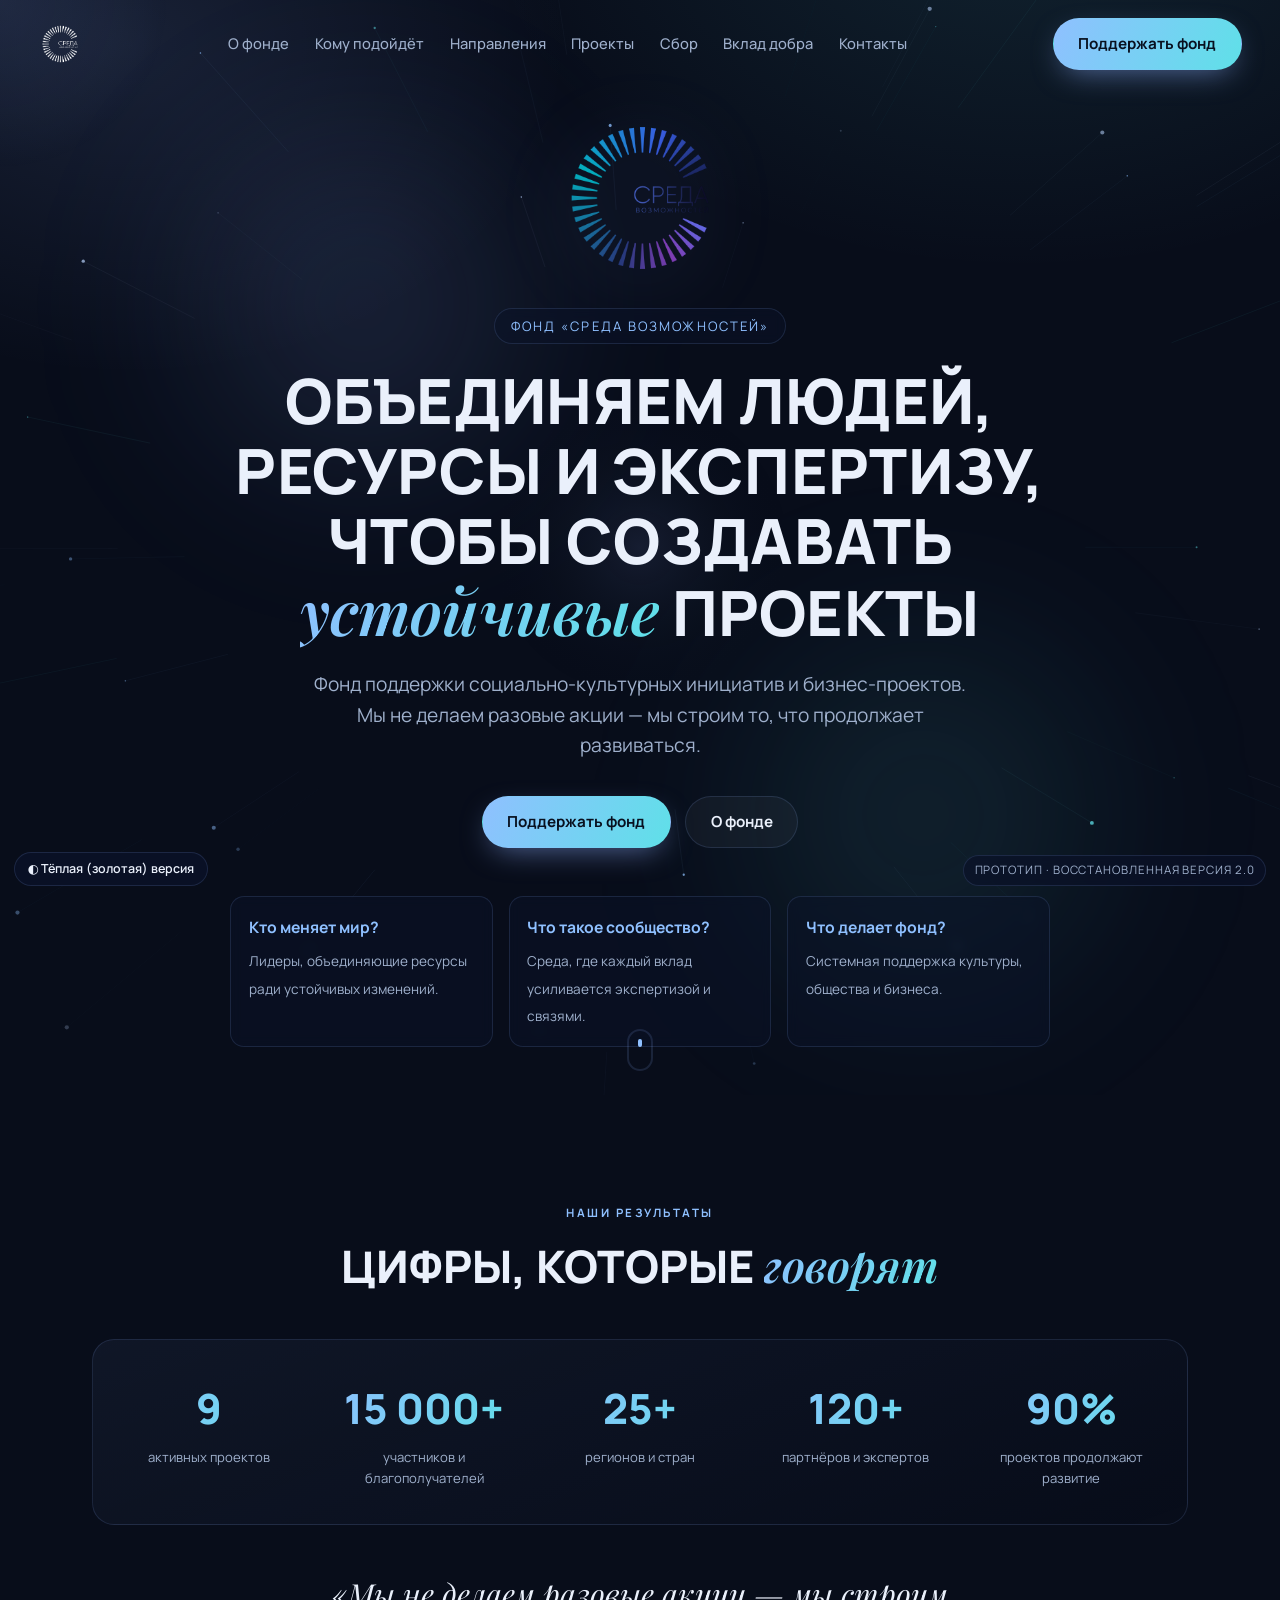
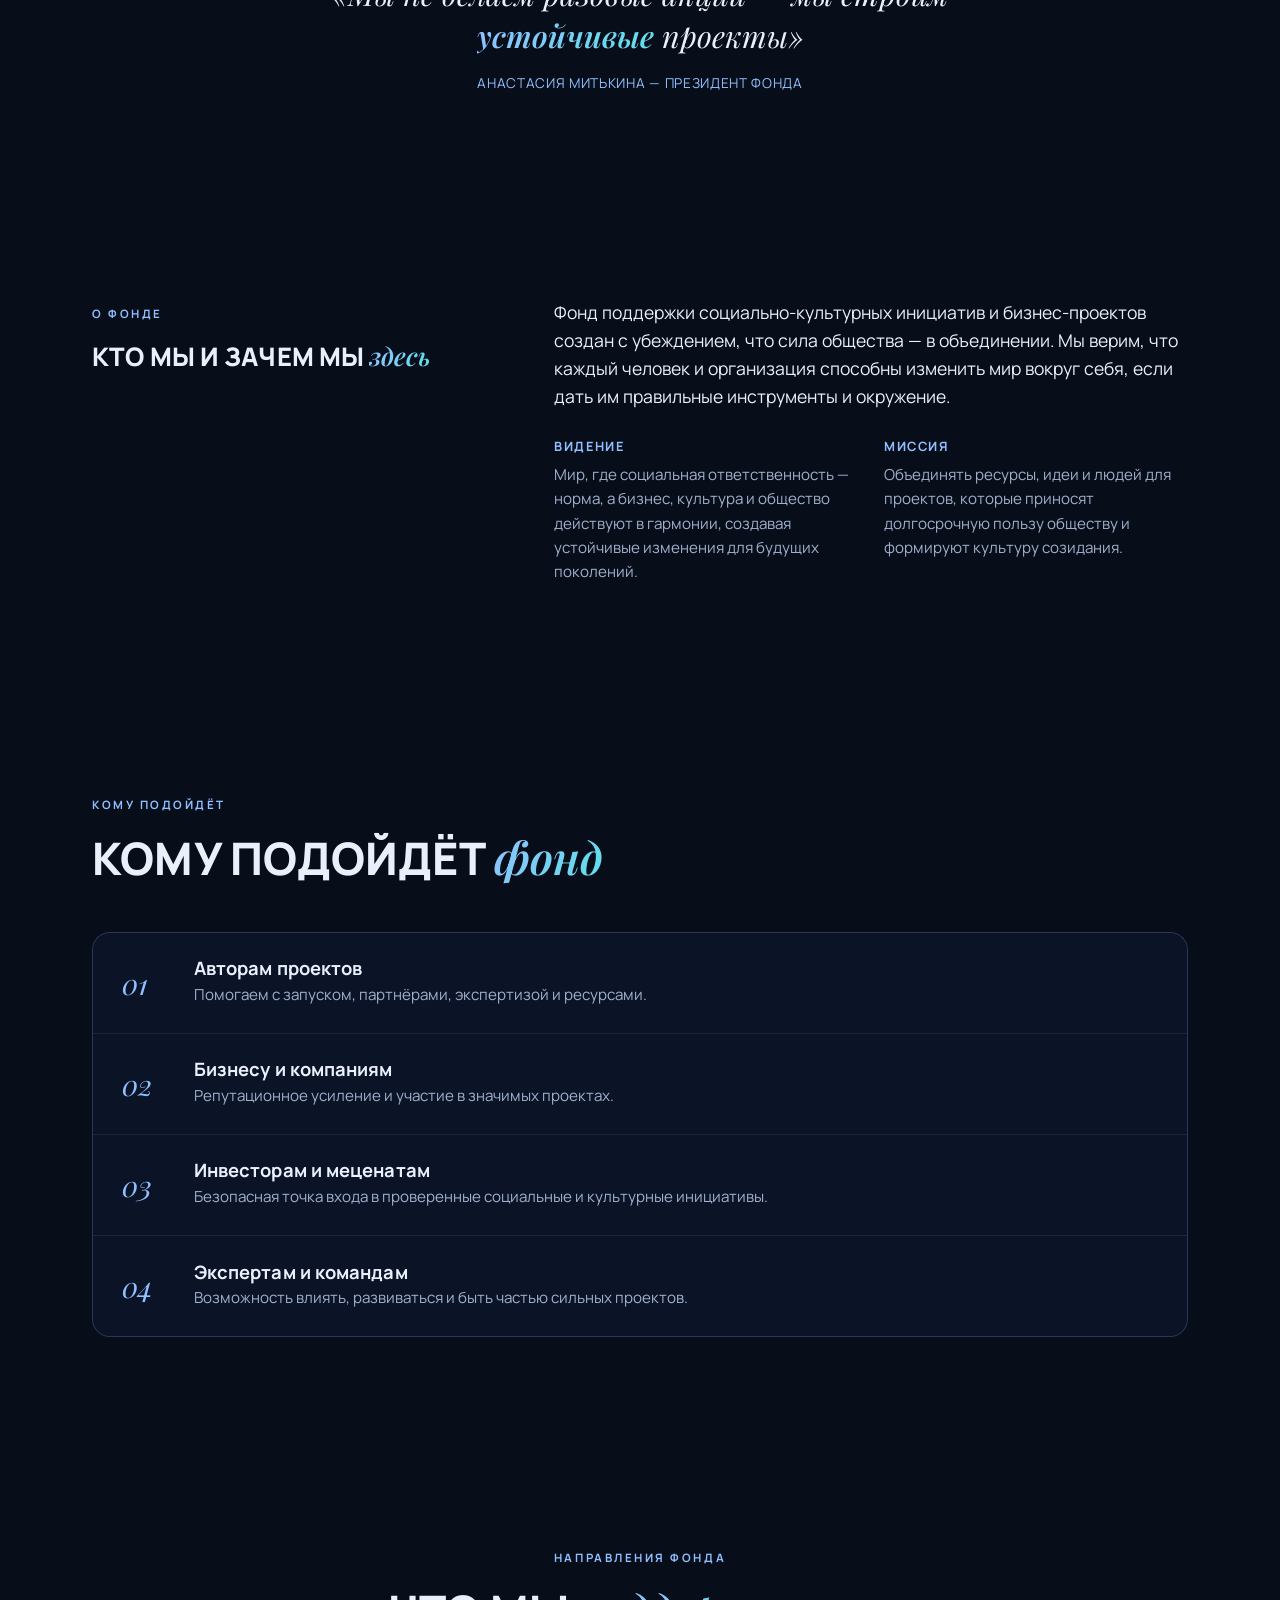
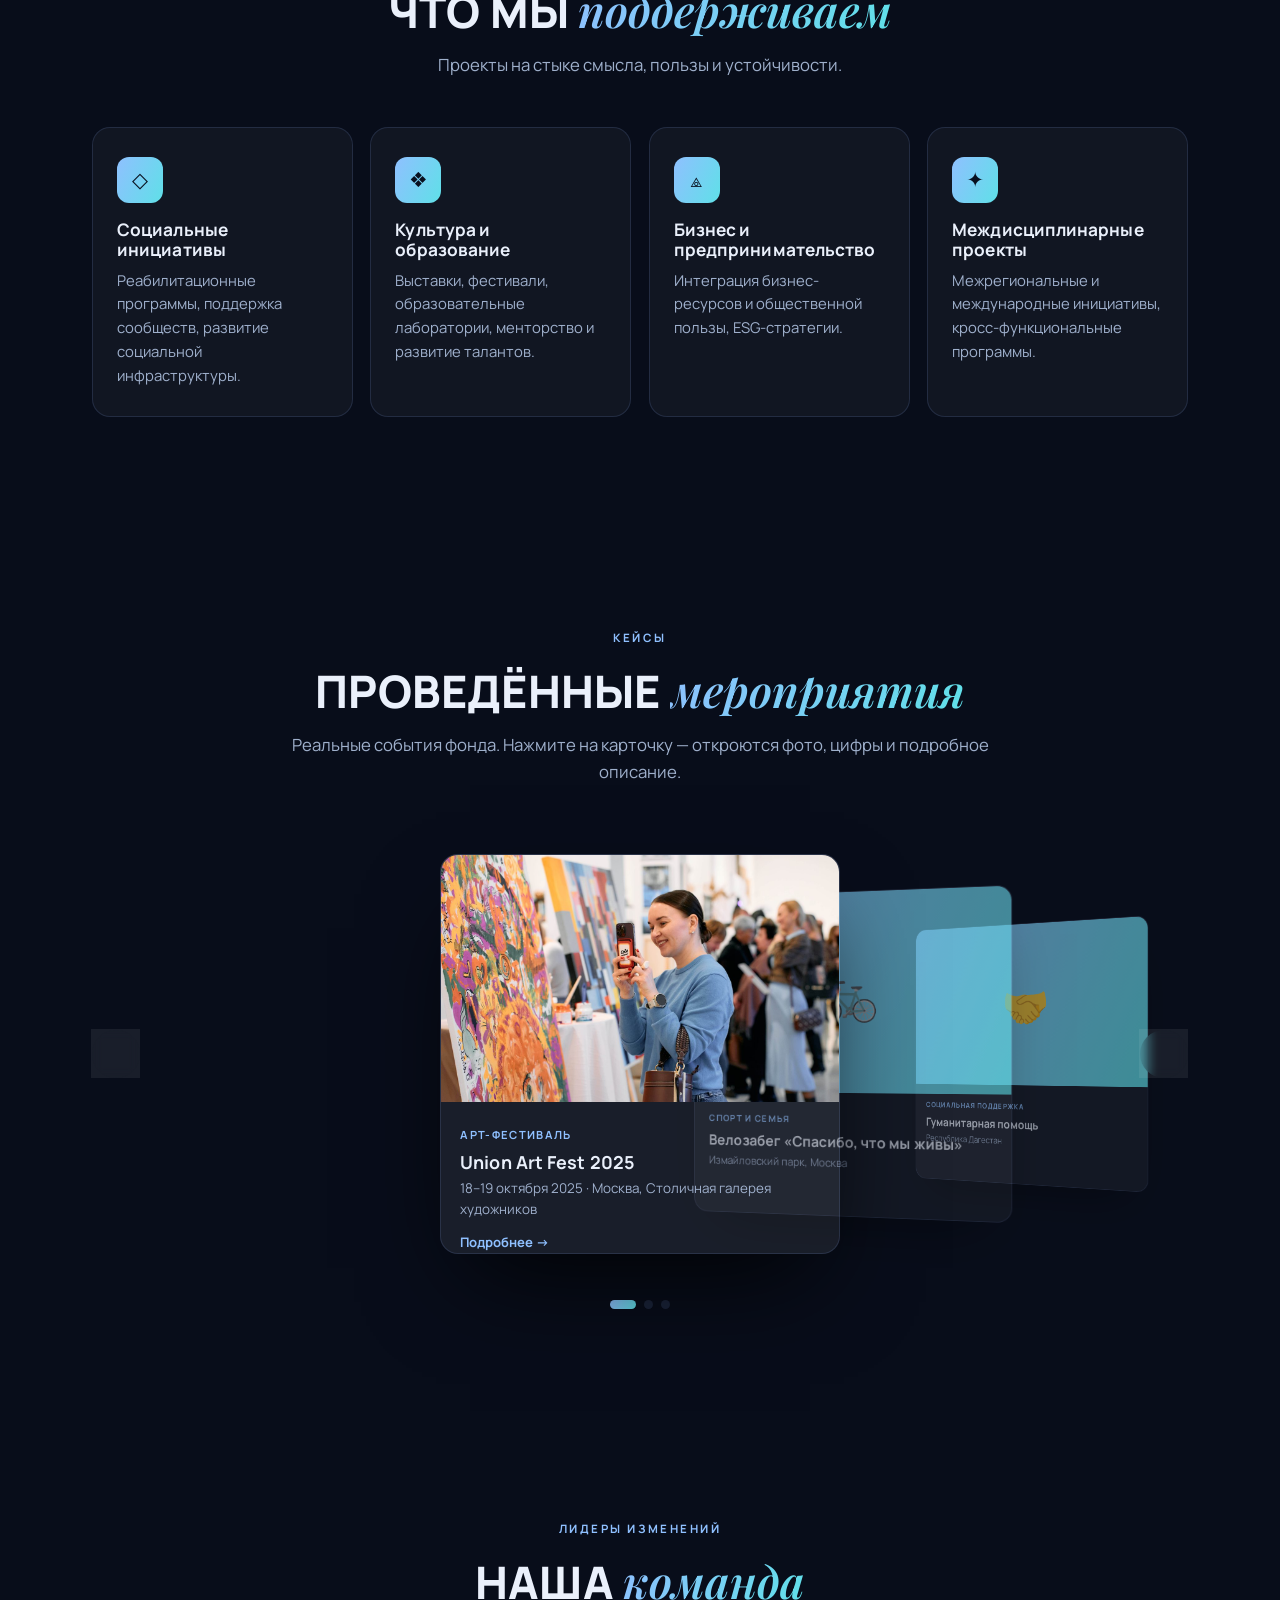
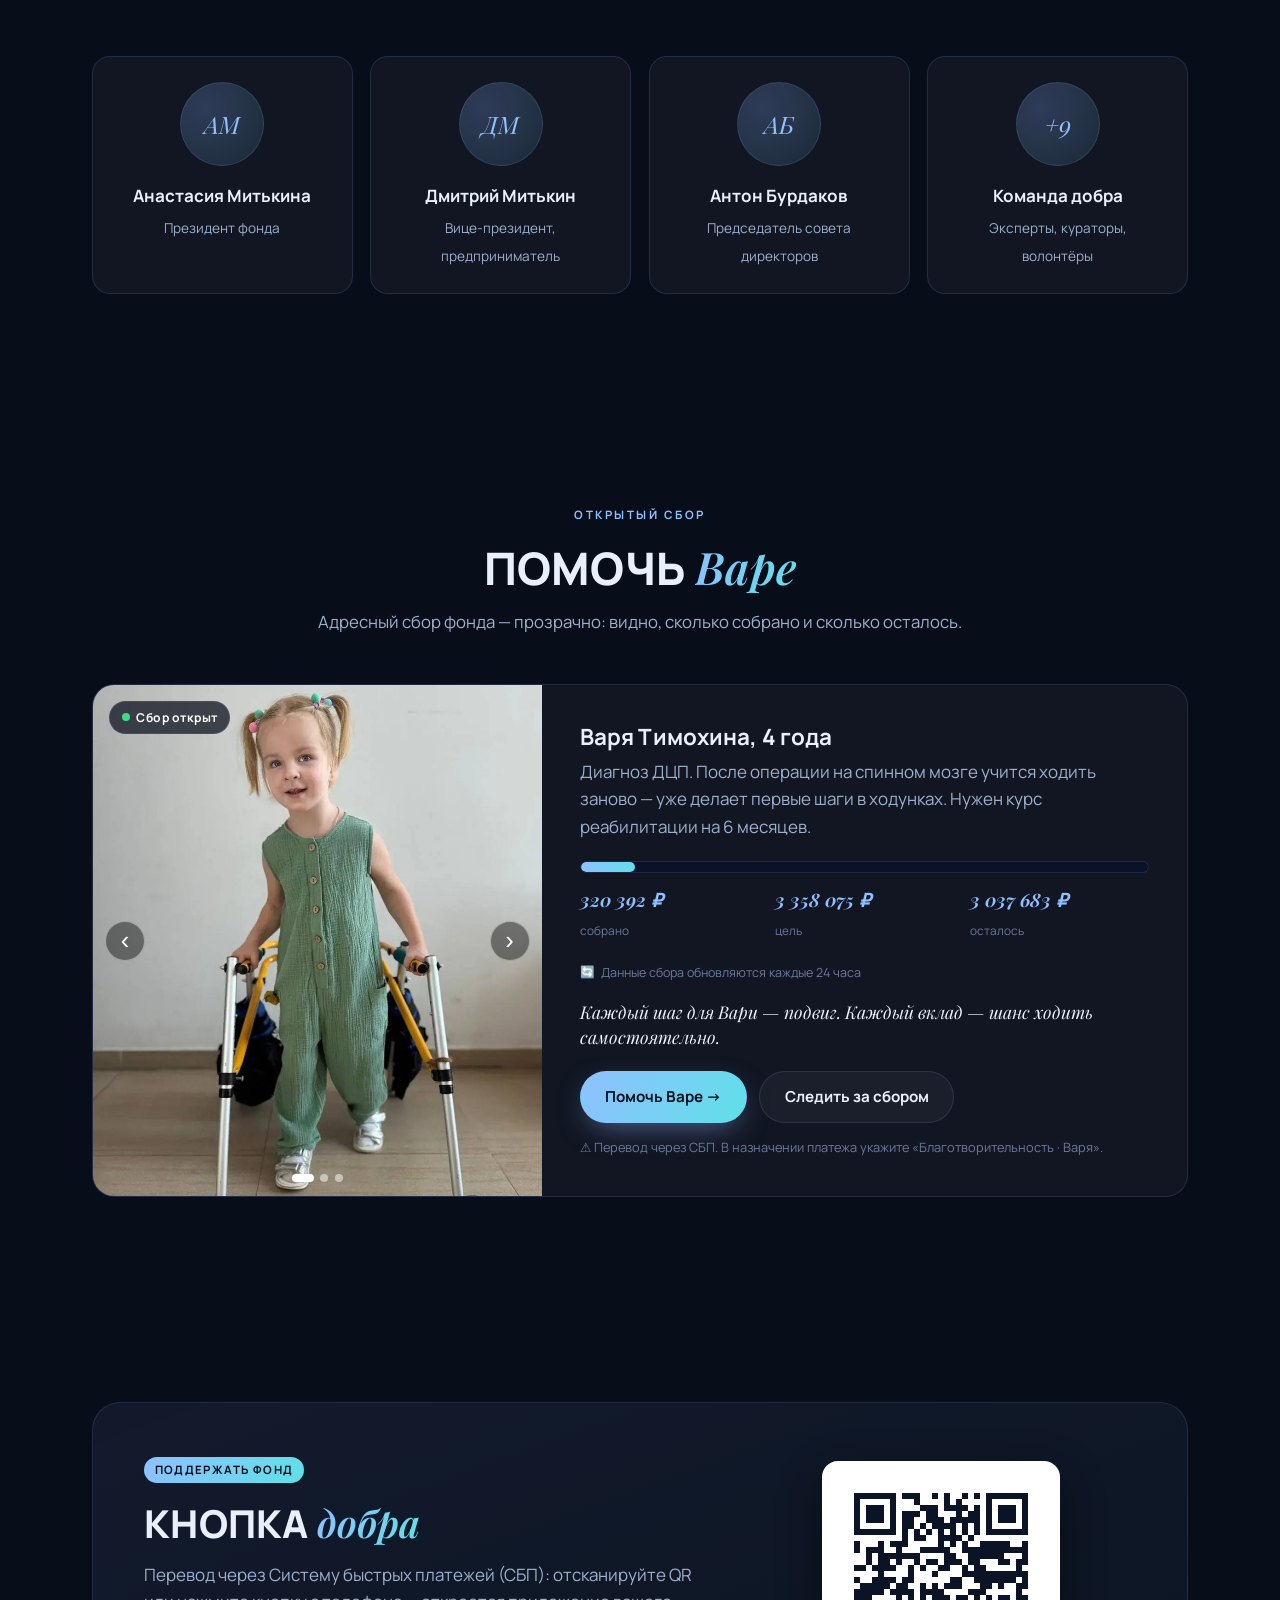
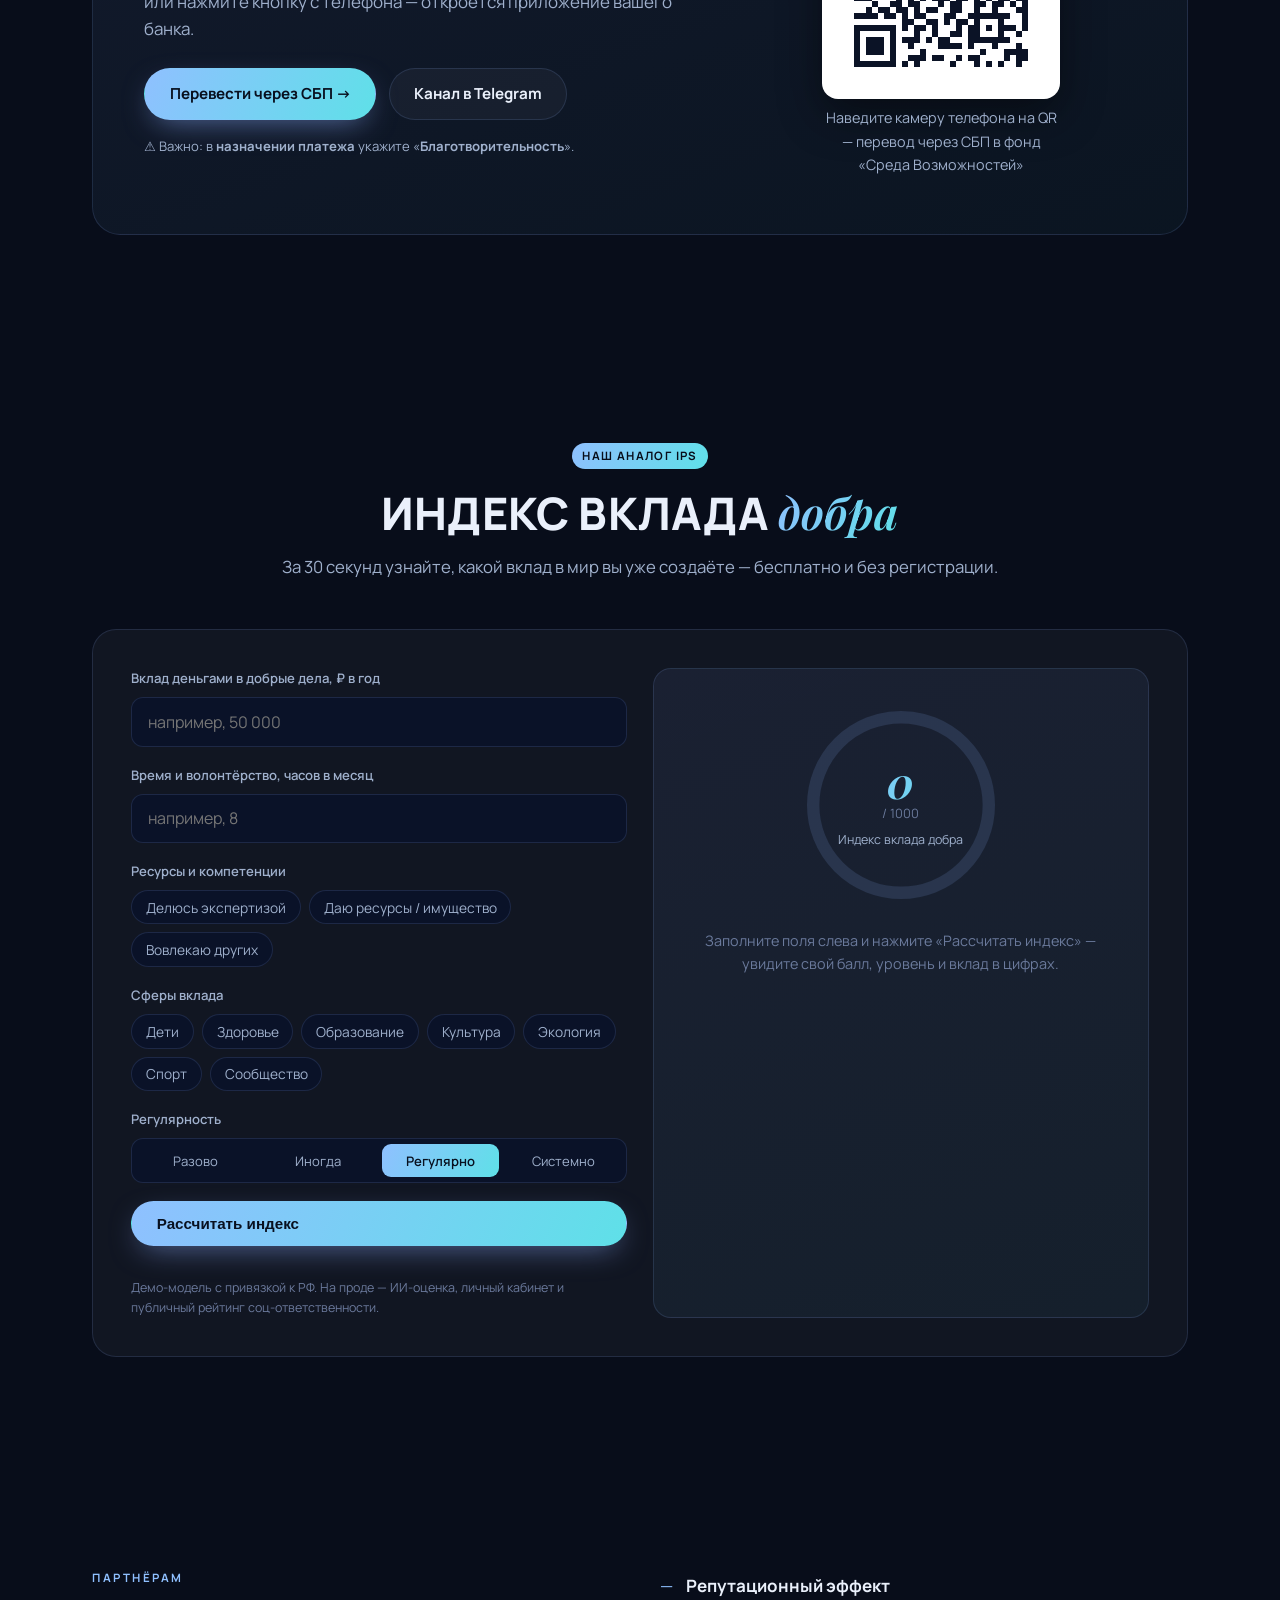
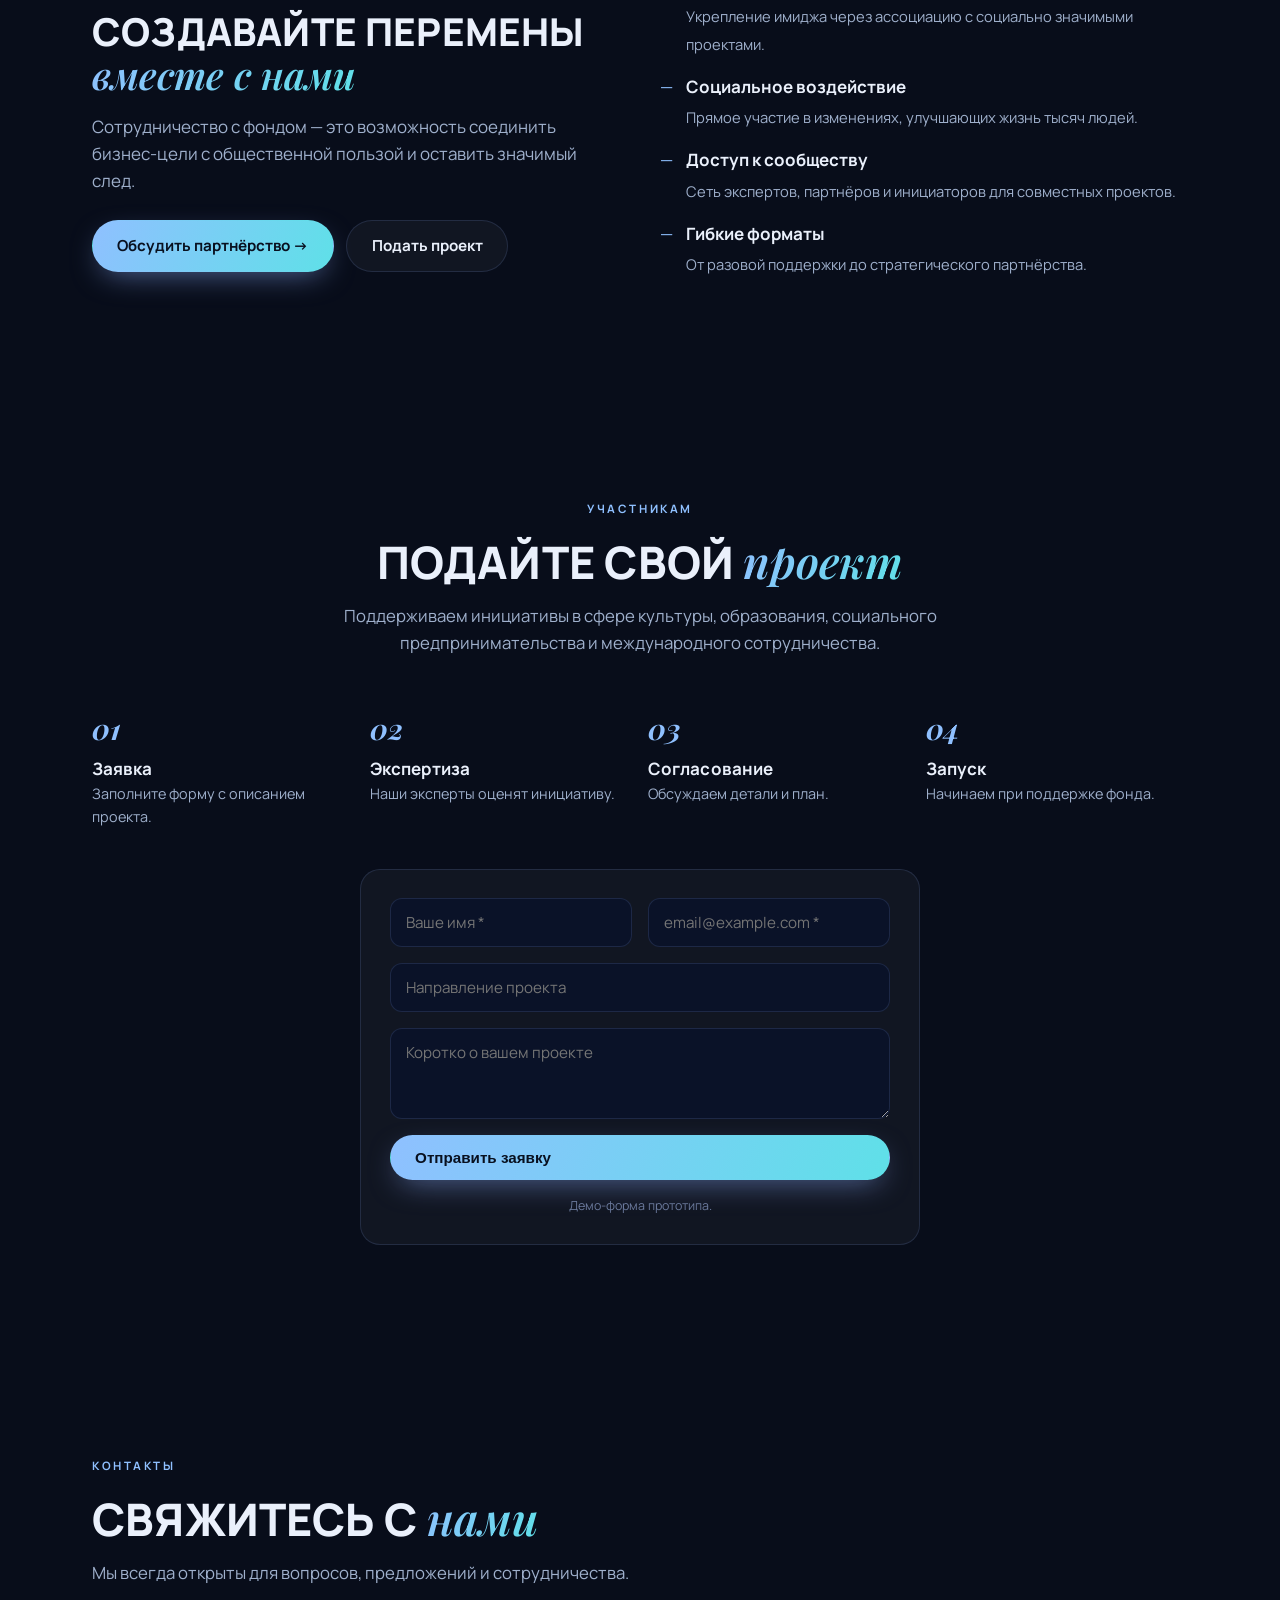
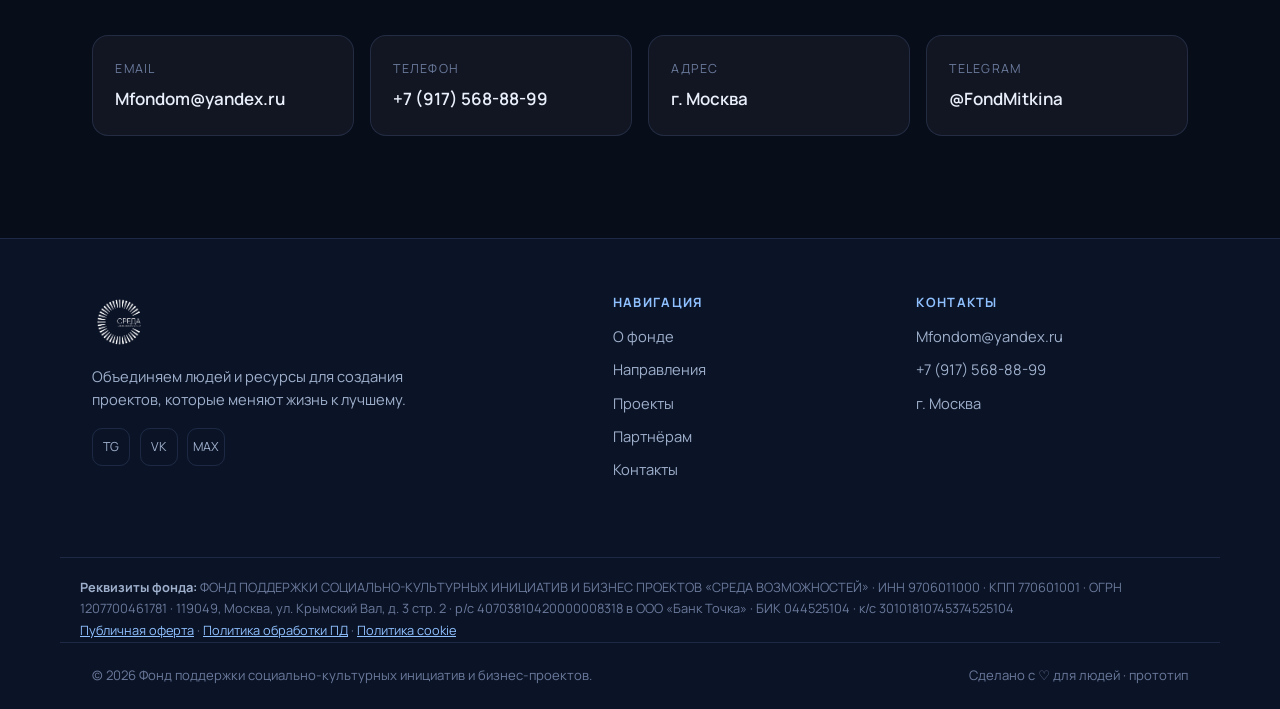
==== sreda/index.html @ ad137614 "feat: юр-страницы фонда (оферта, политика ПД, cookie) + договоры на скачивание + ОГРН/юр-адрес в рек" ====
<!DOCTYPE html>
<html lang="ru">
<head>
<meta charset="UTF-8" />
<meta name="viewport" content="width=device-width, initial-scale=1.0" />
<title>Фонд «Среда Возможностей» — объединяем людей, ресурсы и экспертизу</title>
<meta name="description" content="Фонд поддержки социально-культурных инициатив и бизнес-проектов. Мы не делаем разовые акции — мы строим устойчивые проекты." />
<link rel="preconnect" href="https://fonts.googleapis.com" />
<link rel="preconnect" href="https://fonts.gstatic.com" crossorigin />
<link href="https://fonts.googleapis.com/css2?family=Playfair+Display:ital,wght@1,500;1,600&family=Manrope:wght@300;400;500;600;700;800&display=swap" rel="stylesheet" />
<link rel="stylesheet" href="assets/css/style.css" />
<link rel="icon" href="data:image/svg+xml,<svg xmlns='http://www.w3.org/2000/svg' viewBox='0 0 100 100'><text y='.9em' font-size='90'>✦</text></svg>" />
</head>
<body>

<a href="../" class="ver-switch" title="Тёплая версия">◐ Тёплая (золотая) версия</a>
<span class="proto-badge">прототип · восстановленная версия 2.0</span>
<div class="cursor-glow" id="cursorGlow"></div>

<!-- NAV -->
<header class="nav" id="nav">
  <a href="#hero" class="brand">
    <img class="brand__logo" src="assets/img/logo-white.png" alt="Среда Возможностей" />
  </a>
  <nav class="nav__links" id="navLinks">
    <a href="#about">О фонде</a>
    <a href="#whom">Кому подойдёт</a>
    <a href="#directions">Направления</a>
    <a href="#projects">Проекты</a>
    <a href="#sbor">Сбор</a>
    <a href="#calc">Вклад добра</a>
    <a href="#contacts">Контакты</a>
  </nav>
  <div class="nav__actions">
    <a href="#support" class="btn btn--accent">Поддержать фонд</a>
    <button class="nav__burger" id="burger" aria-label="Меню"><span></span><span></span><span></span></button>
  </div>
</header>

<!-- HERO -->
<section class="hero" id="hero">
  <canvas id="collider" class="hero__canvas"></canvas>
  <div class="hero__glow hero__glow--1"></div>
  <div class="hero__glow hero__glow--2"></div>
  <div class="hero__inner">
    <img class="hero__logo reveal" src="assets/img/logo-gradient.png" alt="Среда Возможностей" />
    <div class="hero__tag reveal">Фонд «Среда Возможностей»</div>
    <h1 class="hero__title reveal">Объединяем людей, ресурсы и экспертизу,<br>чтобы создавать <span class="it">устойчивые</span> проекты</h1>
    <p class="hero__lead reveal">Фонд поддержки социально-культурных инициатив и бизнес-проектов.
       Мы не делаем разовые акции — мы строим то, что продолжает развиваться.</p>
    <div class="hero__cta reveal">
      <a href="#support" class="btn btn--accent">Поддержать фонд</a>
      <a href="#about" class="btn btn--outline">О фонде</a>
    </div>
    <div class="hero__teasers reveal">
      <div class="teaser"><b>Кто меняет мир?</b><span>Лидеры, объединяющие ресурсы ради устойчивых изменений.</span></div>
      <div class="teaser"><b>Что такое сообщество?</b><span>Среда, где каждый вклад усиливается экспертизой и связями.</span></div>
      <div class="teaser"><b>Что делает фонд?</b><span>Системная поддержка культуры, общества и бизнеса.</span></div>
    </div>
  </div>
  <a href="#stats" class="hero__scroll" aria-label="Вниз"><span></span></a>
</section>

<!-- STATS -->
<section class="section stats" id="stats">
  <div class="section__head reveal center">
    <span class="eyebrow">Наши результаты</span>
    <h2>Цифры, которые <span class="it">говорят</span></h2>
  </div>
  <div class="stats__grid reveal">
    <div class="stat"><b data-count="9">0</b><span>активных проектов</span></div>
    <div class="stat"><b data-count="15000" data-suffix="+">0</b><span>участников и благополучателей</span></div>
    <div class="stat"><b data-count="25" data-suffix="+">0</b><span>регионов и стран</span></div>
    <div class="stat"><b data-count="120" data-suffix="+">0</b><span>партнёров и экспертов</span></div>
    <div class="stat"><b data-count="90" data-suffix="%">0</b><span>проектов продолжают развитие</span></div>
  </div>
  <blockquote class="quote reveal">
    «Мы не делаем разовые акции — мы строим <span class="it">устойчивые</span> проекты»
    <cite>Анастасия Митькина — президент фонда</cite>
  </blockquote>
</section>

<!-- ABOUT -->
<section class="section about" id="about">
  <div class="about__grid">
    <div class="reveal">
      <span class="eyebrow">О фонде</span>
      <h2>Кто мы и зачем мы <span class="it">здесь</span></h2>
    </div>
    <div class="reveal">
      <p class="lead">Фонд поддержки социально-культурных инициатив и бизнес-проектов создан с убеждением,
         что сила общества — в объединении. Мы верим, что каждый человек и организация способны изменить
         мир вокруг себя, если дать им правильные инструменты и окружение.</p>
      <div class="vm">
        <div><h4>Видение</h4><p>Мир, где социальная ответственность — норма, а бизнес, культура и общество
          действуют в гармонии, создавая устойчивые изменения для будущих поколений.</p></div>
        <div><h4>Миссия</h4><p>Объединять ресурсы, идеи и людей для проектов, которые приносят
          долгосрочную пользу обществу и формируют культуру созидания.</p></div>
      </div>
    </div>
  </div>
</section>

<!-- WHOM -->
<section class="section whom" id="whom">
  <div class="section__head reveal"><span class="eyebrow">Кому подойдёт</span><h2>Кому подойдёт <span class="it">фонд</span></h2></div>
  <div class="whom__list">
    <div class="whom__row reveal"><span class="whom__n">01</span><div><h3>Авторам проектов</h3><p>Помогаем с запуском, партнёрами, экспертизой и ресурсами.</p></div></div>
    <div class="whom__row reveal"><span class="whom__n">02</span><div><h3>Бизнесу и компаниям</h3><p>Репутационное усиление и участие в значимых проектах.</p></div></div>
    <div class="whom__row reveal"><span class="whom__n">03</span><div><h3>Инвесторам и меценатам</h3><p>Безопасная точка входа в проверенные социальные и культурные инициативы.</p></div></div>
    <div class="whom__row reveal"><span class="whom__n">04</span><div><h3>Экспертам и командам</h3><p>Возможность влиять, развиваться и быть частью сильных проектов.</p></div></div>
  </div>
</section>

<!-- DIRECTIONS -->
<section class="section directions" id="directions">
  <div class="section__head reveal center">
    <span class="eyebrow">Направления фонда</span>
    <h2>Что мы <span class="it">поддерживаем</span></h2>
    <p class="section__sub">Проекты на стыке смысла, пользы и устойчивости.</p>
  </div>
  <div class="cards">
    <article class="card reveal"><div class="card__ic">◇</div><h3>Социальные инициативы</h3><p>Реабилитационные программы, поддержка сообществ, развитие социальной инфраструктуры.</p></article>
    <article class="card reveal"><div class="card__ic">❖</div><h3>Культура и образование</h3><p>Выставки, фестивали, образовательные лаборатории, менторство и развитие талантов.</p></article>
    <article class="card reveal"><div class="card__ic">⟁</div><h3>Бизнес и предпринимательство</h3><p>Интеграция бизнес-ресурсов и общественной пользы, ESG-стратегии.</p></article>
    <article class="card reveal"><div class="card__ic">✦</div><h3>Междисциплинарные проекты</h3><p>Межрегиональные и международные инициативы, кросс-функциональные программы.</p></article>
  </div>
</section>

<!-- CASES — карусель кейсов -->
<section class="section cases" id="projects">
  <div class="section__head reveal center">
    <span class="eyebrow">Кейсы</span>
    <h2>Проведённые <span class="it">мероприятия</span></h2>
    <p class="section__sub">Реальные события фонда. Нажмите на карточку — откроются фото, цифры и подробное описание.</p>
  </div>
  <div class="coverflow reveal">
    <button class="cf-arrow cf-prev" id="cfPrev" aria-label="Назад">‹</button>
    <div class="cf-stage" id="cfStage"></div>
    <button class="cf-arrow cf-next" id="cfNext" aria-label="Вперёд">›</button>
  </div>
  <div class="cf-dots" id="cfDots"></div>
</section>

<!-- TEAM -->
<section class="section team" id="team">
  <div class="section__head reveal center"><span class="eyebrow">Лидеры изменений</span><h2>Наша <span class="it">команда</span></h2></div>
  <div class="team__grid reveal">
    <figure class="member"><div class="member__ph">АМ</div><b>Анастасия Митькина</b><span>Президент фонда</span></figure>
    <figure class="member"><div class="member__ph">ДМ</div><b>Дмитрий Митькин</b><span>Вице-президент, предприниматель</span></figure>
    <figure class="member"><div class="member__ph">АБ</div><b>Антон Бурдаков</b><span>Председатель совета директоров</span></figure>
    <figure class="member"><div class="member__ph">+9</div><b>Команда добра</b><span>Эксперты, кураторы, волонтёры</span></figure>
  </div>
</section>

<!-- ОТКРЫТЫЙ СБОР -->
<section class="section fund" id="sbor">
  <div class="section__head reveal center">
    <span class="eyebrow">Открытый сбор</span>
    <h2>Помочь <span class="it">Варе</span></h2>
    <p class="section__sub">Адресный сбор фонда — прозрачно: видно, сколько собрано и сколько осталось.</p>
  </div>
  <div class="fund-card reveal">
    <div class="fund-photo">
      <div class="fund-slides" id="fundSlides">
        <img src="assets/img/varya.jpg" class="is-on" alt="Варя Тимохина" />
        <img src="assets/img/varya-2.jpg" alt="Варя Тимохина" />
        <img src="assets/img/varya-3.jpg" alt="Варя Тимохина — информация о сборе" />
      </div>
      <span class="fund-badge">Сбор открыт</span>
      <button class="fund-arrow fund-arrow--prev" id="fundPrev" type="button" aria-label="Предыдущее фото">‹</button>
      <button class="fund-arrow fund-arrow--next" id="fundNext" type="button" aria-label="Следующее фото">›</button>
      <div class="fund-dots" id="fundDots"></div>
    </div>
    <div class="fund-body">
      <h3>Варя Тимохина, 4 года</h3>
      <p class="fund-diag">Диагноз ДЦП. После операции на спинном мозге учится ходить заново — уже делает первые шаги в ходунках. Нужен курс реабилитации на 6 месяцев.</p>
      <div class="fund-progress">
        <div class="fund-bar"><i style="width:9.5%"></i></div>
        <div class="fund-nums">
          <div><b>320&nbsp;392&nbsp;₽</b><span>собрано</span></div>
          <div><b>3&nbsp;358&nbsp;075&nbsp;₽</b><span>цель</span></div>
          <div><b>3&nbsp;037&nbsp;683&nbsp;₽</b><span>осталось</span></div>
        </div>
      </div>
      <p class="fund-upd">Данные сбора обновляются каждые 24 часа</p>
      <p class="fund-quote">Каждый шаг для Вари — подвиг. Каждый вклад — шанс ходить самостоятельно.</p>
      <div class="fund-cta">
        <a href="https://qr.nspk.ru/BS1A00404NP81H0L9SOBTL0JJ39FV3NL" class="btn btn--accent" target="_blank" rel="noopener">Помочь Варе →</a>
        <a href="https://t.me/FondMitkina" class="btn btn--outline" target="_blank" rel="noopener">Следить за сбором</a>
      </div>
      <p class="fund-note">⚠️ Перевод через СБП. В назначении платежа укажите «Благотворительность · Варя».</p>
    </div>
  </div>
</section>

<!-- SUPPORT / КНОПКА ДОБРА (новое) -->
<section class="section dobro" id="support">
  <div class="dobro__wrap reveal">
    <div class="dobro__left">
      <span class="eyebrow eyebrow--new">Поддержать фонд</span>
      <h2>Кнопка <span class="it">добра</span></h2>
      <p>Перевод через Систему быстрых платежей (СБП): отсканируйте QR или нажмите кнопку с телефона — откроется приложение вашего банка.</p>
      <div class="dobro__btns">
        <a href="https://qr.nspk.ru/BS1A00404NP81H0L9SOBTL0JJ39FV3NL" class="btn btn--accent" target="_blank" rel="noopener">Перевести через СБП →</a>
        <a href="https://t.me/FondMitkina" class="btn btn--outline" target="_blank" rel="noopener">Канал в Telegram</a>
      </div>
      <p class="dobro__note">⚠️ Важно: в <b>назначении платежа</b> укажите «<b>Благотворительность</b>».</p>
    </div>
    <div class="dobro__right">
      <div class="qr"><img src="assets/img/donate-qr.png" alt="QR для перевода через СБП в фонд «Среда Возможностей»" /></div>
      <p class="dobro__caption">Наведите камеру телефона на QR — перевод через СБП в фонд «Среда Возможностей»</p>
    </div>
  </div>
</section>

<!-- CALC (новое) -->
<section class="section calc" id="calc">
  <div class="section__head reveal center">
    <span class="eyebrow eyebrow--new">Наш аналог IPS</span>
    <h2>Индекс вклада <span class="it">добра</span></h2>
    <p class="section__sub">За 30 секунд узнайте, какой вклад в мир вы уже создаёте — бесплатно и без регистрации.</p>
  </div>
  <div class="calc2 reveal">
    <div class="calc2__form">
      <div class="c2f"><label>Вклад деньгами в добрые дела, ₽ в год</label>
        <input type="number" id="qMoney" min="0" step="1000" inputmode="numeric" placeholder="например, 50 000" /></div>
      <div class="c2f"><label>Время и волонтёрство, часов в месяц</label>
        <input type="number" id="qTime" min="0" step="1" inputmode="numeric" placeholder="например, 8" /></div>
      <div class="c2f"><label>Ресурсы и компетенции</label>
        <div class="chips" id="qRes">
          <button type="button" class="chip" data-v="expert">Делюсь экспертизой</button>
          <button type="button" class="chip" data-v="assets">Даю ресурсы / имущество</button>
          <button type="button" class="chip" data-v="engage">Вовлекаю других</button>
        </div>
      </div>
      <div class="c2f"><label>Сферы вклада</label>
        <div class="chips" id="qSpheres">
          <button type="button" class="chip" data-v="Дети">Дети</button>
          <button type="button" class="chip" data-v="Здоровье">Здоровье</button>
          <button type="button" class="chip" data-v="Образование">Образование</button>
          <button type="button" class="chip" data-v="Культура">Культура</button>
          <button type="button" class="chip" data-v="Экология">Экология</button>
          <button type="button" class="chip" data-v="Спорт">Спорт</button>
          <button type="button" class="chip" data-v="Сообщество">Сообщество</button>
        </div>
      </div>
      <div class="c2f"><label>Регулярность</label>
        <div class="seg" id="qReg">
          <button type="button" class="seg__b" data-v="1">Разово</button>
          <button type="button" class="seg__b" data-v="2">Иногда</button>
          <button type="button" class="seg__b is-on" data-v="3">Регулярно</button>
          <button type="button" class="seg__b" data-v="4">Системно</button>
        </div>
      </div>
      <button class="btn btn--accent" id="calcBtn">Рассчитать индекс</button>
      <p class="calc__note">Демо-модель с привязкой к РФ. На проде — ИИ-оценка, личный кабинет и публичный рейтинг соц-ответственности.</p>
    </div>
    <div class="calc2__out" aria-live="polite">
      <div class="gauge">
        <svg viewBox="0 0 220 220" class="gauge__svg" aria-hidden="true">
          <defs><linearGradient id="gg" x1="0" y1="0" x2="1" y2="1">
            <stop offset="0" stop-color="#8fc0ff"/><stop offset="1" stop-color="#5fe0e8"/></linearGradient></defs>
          <circle class="gauge__bg" cx="110" cy="110" r="92"></circle>
          <circle class="gauge__fg" id="gaugeFg" stroke="url(#gg)" cx="110" cy="110" r="92"></circle>
        </svg>
        <div class="gauge__mid"><b id="gVal">0</b><i>/ 1000</i><span id="gTier">Индекс вклада добра</span></div>
      </div>
      <div id="calcResult" class="calc2__result">
        <p class="calc2__hint">Заполните поля слева и нажмите «Рассчитать индекс» — увидите свой балл, уровень и вклад в цифрах.</p>
      </div>
    </div>
  </div>
</section>

<!-- PARTNERS -->
<section class="section partners" id="partners">
  <div class="partners__grid">
    <div class="reveal">
      <span class="eyebrow">Партнёрам</span>
      <h2>Создавайте перемены <span class="it">вместе с нами</span></h2>
      <p>Сотрудничество с фондом — это возможность соединить бизнес-цели с общественной пользой
         и оставить значимый след.</p>
      <div class="dobro__btns">
        <a href="#submit" class="btn btn--accent">Обсудить партнёрство →</a>
        <a href="#submit" class="btn btn--outline">Подать проект</a>
      </div>
    </div>
    <ul class="benefits reveal">
      <li><b>Репутационный эффект</b><span>Укрепление имиджа через ассоциацию с социально значимыми проектами.</span></li>
      <li><b>Социальное воздействие</b><span>Прямое участие в изменениях, улучшающих жизнь тысяч людей.</span></li>
      <li><b>Доступ к сообществу</b><span>Сеть экспертов, партнёров и инициаторов для совместных проектов.</span></li>
      <li><b>Гибкие форматы</b><span>От разовой поддержки до стратегического партнёрства.</span></li>
    </ul>
  </div>
</section>

<!-- SUBMIT -->
<section class="section submit" id="submit">
  <div class="section__head reveal center"><span class="eyebrow">Участникам</span><h2>Подайте свой <span class="it">проект</span></h2>
    <p class="section__sub">Поддерживаем инициативы в сфере культуры, образования, социального предпринимательства и международного сотрудничества.</p></div>
  <div class="steps reveal">
    <div class="step"><b>01</b><h4>Заявка</h4><p>Заполните форму с описанием проекта.</p></div>
    <div class="step"><b>02</b><h4>Экспертиза</h4><p>Наши эксперты оценят инициативу.</p></div>
    <div class="step"><b>03</b><h4>Согласование</h4><p>Обсуждаем детали и план.</p></div>
    <div class="step"><b>04</b><h4>Запуск</h4><p>Начинаем при поддержке фонда.</p></div>
  </div>
  <form class="lead-form reveal" onsubmit="return false">
    <div class="lf-row"><input type="text" placeholder="Ваше имя *" /><input type="email" placeholder="email@example.com *" /></div>
    <input type="text" placeholder="Направление проекта" />
    <textarea rows="3" placeholder="Коротко о вашем проекте"></textarea>
    <button class="btn btn--accent" id="formBtn">Отправить заявку</button>
    <span class="lf-note">Демо-форма прототипа.</span>
  </form>
</section>

<!-- CONTACTS -->
<section class="section contacts" id="contacts">
  <div class="section__head reveal"><span class="eyebrow">Контакты</span><h2>Свяжитесь с <span class="it">нами</span></h2>
    <p class="section__sub">Мы всегда открыты для вопросов, предложений и сотрудничества.</p></div>
  <div class="contacts__grid reveal">
    <a href="mailto:Mfondom@yandex.ru" class="contact"><span>Email</span><b>Mfondom@yandex.ru</b></a>
    <a href="tel:+79175688899" class="contact"><span>Телефон</span><b>+7 (917) 568-88-99</b></a>
    <div class="contact"><span>Адрес</span><b>г. Москва</b></div>
    <a href="https://t.me/FondMitkina" target="_blank" rel="noopener" class="contact"><span>Telegram</span><b>@FondMitkina</b></a>
  </div>
</section>

<!-- FOOTER -->
<footer class="footer">
  <div class="footer__top">
    <div class="footer__brand">
      <div class="brand brand--lg">
        <img class="brand__logo" src="assets/img/logo-white.png" alt="Среда Возможностей" />
      </div>
      <p>Объединяем людей и ресурсы для создания проектов, которые меняют жизнь к лучшему.</p>
      <div class="socials"><a href="https://t.me/FondMitkina" target="_blank" rel="noopener">TG</a><a href="https://vk.com/wall-236050978_1" target="_blank" rel="noopener">VK</a><a href="https://max.ru/id9706011000_biz" target="_blank" rel="noopener">MAX</a></div>
    </div>
    <div class="footer__col"><h4>Навигация</h4><a href="#about">О фонде</a><a href="#directions">Направления</a><a href="#projects">Проекты</a><a href="#partners">Партнёрам</a><a href="#contacts">Контакты</a></div>
    <div class="footer__col"><h4>Контакты</h4><a href="mailto:Mfondom@yandex.ru">Mfondom@yandex.ru</a><a href="tel:+79175688899">+7 (917) 568-88-99</a><span>г. Москва</span></div>
  </div>
  <div class="footer__req"><b>Реквизиты фонда:</b> ФОНД ПОДДЕРЖКИ СОЦИАЛЬНО-КУЛЬТУРНЫХ ИНИЦИАТИВ И БИЗНЕС ПРОЕКТОВ «СРЕДА ВОЗМОЖНОСТЕЙ» · ИНН 9706011000 · КПП 770601001 · ОГРН 1207700461781 · 119049, Москва, ул. Крымский Вал, д. 3 стр. 2 · р/с 40703810420000008318 в ООО «Банк Точка» · БИК 044525104 · к/с 30101810745374525104<br><a href="../offer.html">Публичная оферта</a> · <a href="../policy.html">Политика обработки ПД</a> · <a href="../cookie.html">Политика cookie</a></div>
  <div class="footer__bottom">
    <span>© 2026 Фонд поддержки социально-культурных инициатив и бизнес-проектов.</span>
    <span>Сделано с ♡ для людей · прототип</span>
  </div>
</footer>

<!-- МОДАЛКА КЕЙСА -->
<div class="modal" id="caseModal" aria-hidden="true">
  <div class="modal__overlay" data-close></div>
  <button class="modal__nav modal__prev" id="mPrev" aria-label="Предыдущий">‹</button>
  <button class="modal__nav modal__next" id="mNext" aria-label="Следующий">›</button>
  <div class="modal__box" role="dialog" aria-modal="true">
    <button class="modal__close" data-close aria-label="Закрыть">×</button>
    <div class="modal__body" id="modalBody"></div>
  </div>
</div>

<!-- МОДАЛКА СЕРТИФИКАТА -->
<div class="modal" id="certModal" aria-hidden="true">
  <div class="modal__overlay" data-certclose></div>
  <div class="modal__box modal__box--cert" role="dialog" aria-modal="true">
    <button class="modal__close" data-certclose aria-label="Закрыть">×</button>
    <div class="cert-wrap"><canvas id="certCanvas" width="1200" height="848"></canvas></div>
    <div class="cert-actions">
      <a class="btn btn--accent" id="certDownload" href="#" download="sertifikat-vklada-dobra.png">Скачать PNG</a>
      <button class="btn btn--outline" id="certShare" type="button">Поделиться</button>
    </div>
  </div>
</div>

<script src="assets/js/main.js"></script>
</body>
</html>
---- sreda/assets/css/style.css ----
/* ===== Среда Возможностей — navy theme (восстановленная версия) ===== */
:root{
  --bg:#080d1a; --bg2:#0b1326; --surface:rgba(255,255,255,.04);
  --surface2:rgba(255,255,255,.07); --border:rgba(143,176,255,.14);
  --text:#eaf0fb; --muted:#9fb0cc; --dim:#6b7a9c;
  --accent:#8fc0ff; --accent2:#5fe0e8; --deep:#0a1228;
  --grad:linear-gradient(115deg,var(--accent),var(--accent2));
  --radius:18px; --maxw:1160px; --ease:cubic-bezier(.2,.7,.2,1);
}
*{box-sizing:border-box;margin:0;padding:0}
html{scroll-behavior:smooth}
body{background:var(--bg);color:var(--text);font-family:"Manrope",system-ui,sans-serif;font-size:17px;line-height:1.6;-webkit-font-smoothing:antialiased;overflow-x:hidden}
body::before{content:"";position:fixed;inset:0;z-index:-2;
  background:
    radial-gradient(900px 600px at 80% -10%,rgba(95,224,232,.10),transparent 60%),
    radial-gradient(800px 600px at 10% 5%,rgba(143,176,255,.12),transparent 55%),
    var(--bg)}
h1,h2,h3,h4{font-family:"Manrope",sans-serif;font-weight:800;line-height:1.12;letter-spacing:.005em;text-transform:uppercase}
h3,h4{text-transform:none;font-weight:700}
.it{font-family:"Playfair Display",serif;font-style:italic;font-weight:600;text-transform:none;letter-spacing:0;
  background:var(--grad);-webkit-background-clip:text;background-clip:text;color:transparent}
a{color:inherit;text-decoration:none}
.eyebrow{display:inline-block;font-size:.72rem;font-weight:700;letter-spacing:.22em;text-transform:uppercase;
  color:var(--accent);margin-bottom:1.1rem}
.eyebrow--new{color:var(--bg);background:var(--grad);padding:.35em .9em;border-radius:100px;letter-spacing:.12em}
.center{margin-left:auto;margin-right:auto;text-align:center}

/* buttons */
.btn{display:inline-flex;align-items:center;gap:.5em;padding:.85em 1.6em;border-radius:100px;font-weight:700;font-size:.95rem;
  cursor:pointer;border:1px solid transparent;transition:transform .25s var(--ease),box-shadow .25s,background .25s,border-color .25s;white-space:nowrap}
.btn:hover{transform:translateY(-2px)}
.btn--accent{background:var(--grad);color:#08101f;box-shadow:0 10px 30px -10px rgba(143,176,255,.6)}
.btn--accent:hover{box-shadow:0 16px 42px -12px rgba(95,224,232,.7)}
.btn--outline{border-color:var(--border);color:var(--text);background:var(--surface)}
.btn--outline:hover{border-color:var(--accent);background:var(--surface2)}

/* badges / cursor */
.ver-switch{position:fixed;left:14px;bottom:14px;z-index:60;font-size:.78rem;font-weight:600;color:var(--text);
  background:rgba(10,18,40,.8);backdrop-filter:blur(8px);border:1px solid var(--border);padding:.5em 1em;border-radius:100px;transition:.25s}
.ver-switch:hover{border-color:var(--accent);transform:translateY(-2px)}
.proto-badge{position:fixed;right:14px;bottom:14px;z-index:60;font-size:.72rem;letter-spacing:.08em;text-transform:uppercase;
  color:var(--muted);background:rgba(10,18,40,.7);backdrop-filter:blur(8px);border:1px solid var(--border);padding:.45em .9em;border-radius:100px}
.cursor-glow{position:fixed;width:400px;height:400px;border-radius:50%;pointer-events:none;z-index:-1;
  background:radial-gradient(circle,rgba(143,176,255,.10),transparent 60%);transform:translate(-50%,-50%);opacity:0;transition:opacity .4s}
@media(hover:hover){.cursor-glow{opacity:1}}

/* nav */
.nav{position:fixed;top:0;left:0;right:0;z-index:50;display:flex;align-items:center;justify-content:space-between;
  padding:1.1rem clamp(1rem,4vw,2.4rem);transition:.3s;border-bottom:1px solid transparent}
.nav.scrolled{background:rgba(8,13,26,.78);backdrop-filter:blur(14px);border-color:var(--border);padding-top:.7rem;padding-bottom:.7rem}
.brand{display:flex;align-items:center;gap:.6rem;font-weight:800;font-size:1.02rem;text-transform:uppercase;letter-spacing:.02em}
.brand__mark{width:34px;height:34px;display:grid;place-items:center}
.brand__txt span{color:var(--accent);font-weight:500;text-transform:none;font-style:italic;font-family:"Playfair Display",serif;margin-left:.3em}
.spiral{width:100%;height:100%;animation:spin 16s linear infinite;filter:drop-shadow(0 0 6px rgba(143,176,255,.45))}
@keyframes spin{to{transform:rotate(360deg)}}
.nav__links{display:flex;gap:1.6rem}
.nav__links a{color:var(--muted);font-size:.92rem;font-weight:500;position:relative;transition:color .2s}
.nav__links a:hover{color:var(--text)}
.nav__links a::after{content:"";position:absolute;left:0;bottom:-6px;width:0;height:2px;background:var(--grad);transition:width .25s var(--ease)}
.nav__links a:hover::after{width:100%}
.nav__actions{display:flex;align-items:center;gap:.8rem}
.nav__burger{display:none;flex-direction:column;gap:5px;background:none;border:0;cursor:pointer;padding:6px}
.nav__burger span{width:24px;height:2px;background:var(--text);border-radius:2px;transition:.3s}

/* hero */
.hero{position:relative;min-height:100vh;display:flex;align-items:center;justify-content:center;text-align:center;padding:7rem 1.2rem 3rem;overflow:hidden}
.hero__canvas{position:absolute;inset:0;width:100%;height:100%;z-index:0}
.hero__glow{position:absolute;border-radius:50%;filter:blur(85px);z-index:0;opacity:.55}
.hero__glow--1{width:520px;height:520px;background:radial-gradient(circle,rgba(143,176,255,.34),transparent 65%);top:4%;left:8%}
.hero__glow--2{width:560px;height:560px;background:radial-gradient(circle,rgba(95,224,232,.26),transparent 65%);bottom:0;right:6%}
.hero__inner{position:relative;z-index:2;max-width:900px}
.hero__tag{font-size:.82rem;letter-spacing:.16em;text-transform:uppercase;color:var(--accent);margin-bottom:1.4rem;
  border:1px solid var(--border);background:rgba(10,18,40,.5);backdrop-filter:blur(6px);display:inline-block;padding:.5em 1.2em;border-radius:100px}
.hero__title{font-size:clamp(2rem,5vw,3.9rem);margin-bottom:1.3rem}
.hero__lead{font-size:clamp(1rem,1.7vw,1.2rem);color:var(--muted);max-width:660px;margin:0 auto 2.2rem}
.hero__cta{display:flex;gap:.9rem;justify-content:center;flex-wrap:wrap;margin-bottom:3rem}
.hero__teasers{display:grid;grid-template-columns:repeat(3,1fr);gap:1rem;max-width:820px;margin:0 auto;text-align:left}
.teaser{background:rgba(10,18,40,.5);backdrop-filter:blur(6px);border:1px solid var(--border);border-radius:14px;padding:1.1rem}
.teaser b{display:block;margin-bottom:.4rem;font-size:.98rem;color:var(--accent)}
.teaser span{font-size:.85rem;color:var(--muted)}
.hero__scroll{position:absolute;bottom:24px;left:50%;transform:translateX(-50%);width:26px;height:42px;border:2px solid var(--border);border-radius:14px;z-index:2}
.hero__scroll span{position:absolute;top:8px;left:50%;width:4px;height:8px;background:var(--accent);border-radius:2px;transform:translateX(-50%);animation:scroll 1.6s infinite}
@keyframes scroll{0%{opacity:0;top:8px}40%{opacity:1}80%{opacity:0;top:22px}100%{opacity:0}}

/* sections */
.section{max-width:var(--maxw);margin:0 auto;padding:clamp(4rem,8vw,7rem) clamp(1.1rem,4vw,2rem)}
.section__head{max-width:740px;margin-bottom:3rem}
.section__head.center{margin-bottom:3rem}
.section__head h2{font-size:clamp(1.7rem,3.6vw,2.8rem)}
.section__sub{color:var(--muted);margin-top:1rem;font-size:1.05rem}

/* stats */
.stats__grid{display:grid;grid-template-columns:repeat(5,1fr);gap:1rem;text-align:center;
  background:linear-gradient(160deg,rgba(143,176,255,.06),transparent);border:1px solid var(--border);border-radius:22px;padding:2.2rem 1rem}
.stat b{display:block;font-size:clamp(1.8rem,3.4vw,2.6rem);font-weight:800;background:var(--grad);-webkit-background-clip:text;background-clip:text;color:transparent}
.stat span{font-size:.82rem;color:var(--muted);display:block;margin-top:.3rem}
.quote{text-align:center;max-width:760px;margin:3rem auto 0;font-size:clamp(1.3rem,2.6vw,1.9rem);font-family:"Playfair Display",serif;font-style:italic;line-height:1.4}
.quote cite{display:block;margin-top:1rem;font-family:"Manrope";font-style:normal;font-size:.85rem;letter-spacing:.05em;color:var(--accent);text-transform:uppercase}

/* about */
.about__grid{display:grid;grid-template-columns:.8fr 1.2fr;gap:2.5rem}
.about .lead{font-size:1.1rem;color:var(--text);margin-bottom:1.8rem}
.vm{display:grid;grid-template-columns:1fr 1fr;gap:1.6rem}
.vm h4{color:var(--accent);font-size:.8rem;text-transform:uppercase;letter-spacing:.12em;margin-bottom:.6rem}
.vm p{color:var(--muted);font-size:.95rem}

/* whom */
.whom__list{display:grid;gap:1px;background:var(--border);border:1px solid var(--border);border-radius:18px;overflow:hidden}
.whom__row{display:flex;gap:1.5rem;align-items:center;padding:1.6rem 1.8rem;background:var(--bg2);transition:background .3s}
.whom__row:hover{background:var(--surface2)}
.whom__n{font-family:"Playfair Display",serif;font-style:italic;font-size:1.8rem;color:var(--accent);min-width:48px}
.whom__row h3{font-size:1.15rem;margin-bottom:.25rem}
.whom__row p{color:var(--muted);font-size:.95rem}

/* cards */
.cards{display:grid;grid-template-columns:repeat(4,1fr);gap:1.1rem}
.card{background:var(--surface);border:1px solid var(--border);border-radius:var(--radius);padding:1.8rem 1.5rem;transition:.35s var(--ease)}
.card:hover{transform:translateY(-6px);border-color:rgba(143,176,255,.4);background:var(--surface2)}
.card__ic{width:46px;height:46px;display:grid;place-items:center;border-radius:12px;font-size:1.3rem;background:var(--grad);color:#08101f;margin-bottom:1.1rem}
.card h3{font-size:1.08rem;margin-bottom:.6rem}
.card p{color:var(--muted);font-size:.93rem}

/* projects */
.proj-grid{display:grid;grid-template-columns:repeat(3,1fr);gap:1rem}
.proj{background:var(--deep);border:1px solid var(--border);border-radius:16px;padding:1.6rem;text-align:center;transition:.3s}
.proj:hover{transform:translateY(-5px);border-color:var(--accent)}
.proj span{font-size:1.8rem;display:block;margin-bottom:.7rem}
.proj b{display:block;margin-bottom:.3rem}
.proj small{color:var(--dim)}

/* team */
.team__grid{display:grid;grid-template-columns:repeat(4,1fr);gap:1.1rem}
.member{background:var(--surface);border:1px solid var(--border);border-radius:18px;padding:1.6rem;text-align:center;transition:.3s}
.member:hover{transform:translateY(-5px);border-color:var(--accent)}
.member__ph{width:84px;height:84px;border-radius:50%;margin:0 auto 1rem;display:grid;place-items:center;
  font-family:"Playfair Display",serif;font-style:italic;font-size:1.5rem;color:var(--accent);
  background:radial-gradient(circle at 30% 30%,rgba(143,176,255,.25),rgba(95,224,232,.1));border:1px solid var(--border)}
.member b{display:block;margin-bottom:.25rem}
.member span{color:var(--muted);font-size:.85rem}

/* dobro */
.dobro__wrap{display:grid;grid-template-columns:1.3fr .9fr;gap:2.5rem;align-items:center;
  background:linear-gradient(160deg,rgba(143,176,255,.08),rgba(95,224,232,.04));border:1px solid var(--border);border-radius:28px;padding:clamp(1.8rem,4vw,3.2rem)}
.dobro__left h2{font-size:clamp(1.6rem,3.2vw,2.4rem);margin-bottom:1rem}
.dobro__left>p{color:var(--muted);margin-bottom:1.6rem}
.amounts{display:flex;gap:.6rem;flex-wrap:wrap;margin-bottom:1.2rem}
.amount{padding:.7em 1.2em;border-radius:100px;border:1px solid var(--border);background:var(--surface);color:var(--text);font-weight:600;cursor:pointer;transition:.25s}
.amount:hover{border-color:var(--accent)}
.amount--on{background:var(--grad);color:#08101f;border-color:transparent}
.switch{display:flex;align-items:center;gap:.7rem;color:var(--muted);font-size:.92rem;cursor:pointer;margin-bottom:1.5rem}
.switch input{display:none}
.switch__t{width:42px;height:24px;border-radius:100px;background:var(--surface2);border:1px solid var(--border);position:relative;transition:.3s}
.switch__t::after{content:"";position:absolute;top:2px;left:2px;width:18px;height:18px;border-radius:50%;background:var(--muted);transition:.3s}
.switch input:checked+.switch__t{background:var(--grad)}
.switch input:checked+.switch__t::after{left:21px;background:#08101f}
.dobro__btns{display:flex;gap:.8rem;flex-wrap:wrap;margin-bottom:1rem}
.dobro__note{font-size:.82rem;color:var(--dim)}
.dobro__right{text-align:center}
.pulse{position:relative;width:200px;height:200px;margin:0 auto 1.2rem;display:grid;place-items:center}
.pulse__ring{position:absolute;inset:0;border:1px solid rgba(143,176,255,.45);border-radius:50%;animation:pulse 3s ease-out infinite}
.pulse__ring:nth-child(2){animation-delay:1s}.pulse__ring:nth-child(3){animation-delay:2s}
@keyframes pulse{0%{transform:scale(.4);opacity:.9}100%{transform:scale(1.1);opacity:0}}
.pulse__core{width:84px;height:84px;border-radius:50%;background:var(--grad);display:grid;place-items:center;font-size:2rem;color:#08101f;box-shadow:0 0 50px rgba(143,176,255,.5)}
.dobro__caption{color:var(--muted);font-size:.9rem;max-width:240px;margin:0 auto}

/* calc */
.calc__panel{display:grid;grid-template-columns:1fr 1fr;gap:1.4rem;background:var(--surface);border:1px solid var(--border);border-radius:24px;padding:clamp(1.5rem,3vw,2.4rem)}
.calc__in label{display:block;font-size:.85rem;color:var(--muted);margin-bottom:.5rem;font-weight:600}
.calc__in textarea,.calc__field input{width:100%;background:var(--deep);border:1px solid var(--border);border-radius:14px;color:var(--text);font-family:"Manrope";font-size:1rem;padding:.9em 1em;resize:vertical;transition:border-color .25s}
.calc__in textarea:focus,.calc__field input:focus{outline:none;border-color:var(--accent)}
.calc__row{display:flex;gap:1rem;align-items:flex-end;margin-top:1rem}
.calc__field{flex:1}.calc__field small{color:var(--dim);font-weight:400}
.calc__note{font-size:.78rem;color:var(--dim);margin-top:.9rem}
.calc__out{background:linear-gradient(160deg,rgba(95,224,232,.07),rgba(143,176,255,.05));border:1px solid var(--border);border-radius:18px;display:grid;place-items:center;text-align:center;padding:1.6rem;min-height:280px}
.calc__placeholder p{color:var(--dim);font-size:.9rem;margin-top:.5rem}
.calc__big{font-family:"Playfair Display",serif;font-style:italic;font-size:3rem;font-weight:600;line-height:1;background:var(--grad);-webkit-background-clip:text;background-clip:text;color:transparent}
.calc__big span{font-size:1.6rem}
.calc__result{animation:fadeUp .5s var(--ease)}
.calc__result .calc__big{font-size:3.4rem;margin-bottom:.4rem}
.calc__rank{display:inline-block;font-size:.72rem;font-weight:700;letter-spacing:.1em;text-transform:uppercase;padding:.4em 1em;border-radius:100px;background:var(--grad);color:#08101f;margin-bottom:1rem}
.calc__txt{color:var(--text);font-size:.98rem;margin-bottom:1rem}
.calc__metrics{display:flex;gap:1.4rem;justify-content:center;border-top:1px solid var(--border);padding-top:1rem}
.calc__metrics div b{display:block;font-family:"Playfair Display",serif;font-style:italic;font-size:1.4rem;color:var(--accent)}
.calc__metrics div span{font-size:.74rem;color:var(--dim)}

/* partners */
.partners__grid{display:grid;grid-template-columns:1fr 1fr;gap:2.5rem;align-items:center}
.partners__grid h2{font-size:clamp(1.6rem,3.2vw,2.4rem);margin:.3rem 0 1rem}
.partners__grid>div>p{color:var(--muted);margin-bottom:1.6rem}
.benefits{list-style:none;display:grid;gap:1rem}
.benefits li{padding-left:1.6rem;position:relative}
.benefits li::before{content:"—";position:absolute;left:0;color:var(--accent)}
.benefits b{display:block;margin-bottom:.2rem}
.benefits span{color:var(--muted);font-size:.92rem}

/* submit */
.steps{display:grid;grid-template-columns:repeat(4,1fr);gap:1rem;margin-bottom:2.5rem}
.step b{font-family:"Playfair Display",serif;font-style:italic;font-size:1.8rem;color:var(--accent);display:block;margin-bottom:.5rem}
.step h4{margin-bottom:.3rem}
.step p{color:var(--muted);font-size:.9rem}
.lead-form{max-width:560px;margin:0 auto;background:var(--surface);border:1px solid var(--border);border-radius:20px;padding:1.8rem;display:grid;gap:1rem}
.lf-row{display:grid;grid-template-columns:1fr 1fr;gap:1rem}
.lead-form input,.lead-form textarea{width:100%;background:var(--deep);border:1px solid var(--border);border-radius:12px;color:var(--text);font-family:"Manrope";padding:.85em 1em;font-size:.95rem;transition:border-color .25s}
.lead-form input:focus,.lead-form textarea:focus{outline:none;border-color:var(--accent)}
.lf-note{font-size:.78rem;color:var(--dim);text-align:center}

/* contacts */
.contacts__grid{display:grid;grid-template-columns:repeat(4,1fr);gap:1rem}
.contact{background:var(--surface);border:1px solid var(--border);border-radius:16px;padding:1.4rem;transition:.3s}
.contact:hover{border-color:var(--accent);transform:translateY(-4px)}
.contact span{display:block;font-size:.78rem;color:var(--dim);text-transform:uppercase;letter-spacing:.1em;margin-bottom:.4rem}
.contact b{font-weight:600}

/* footer */
.footer{border-top:1px solid var(--border);background:var(--bg2)}
.footer__top{max-width:var(--maxw);margin:0 auto;padding:3.5rem clamp(1.1rem,4vw,2rem) 2.5rem;display:grid;grid-template-columns:1.8fr 1fr 1fr;gap:2rem}
.brand--lg{font-size:1.2rem;margin-bottom:1rem}.brand--lg .brand__mark{width:40px;height:40px}
.footer__brand>p{color:var(--muted);font-size:.92rem;margin-bottom:1rem;max-width:340px}
.socials{display:flex;gap:.6rem}
.socials a{width:38px;height:38px;display:grid;place-items:center;border:1px solid var(--border);border-radius:10px;font-size:.78rem;color:var(--muted);transition:.25s}
.socials a:hover{border-color:var(--accent);color:var(--accent)}
.footer__col h4{font-size:.8rem;text-transform:uppercase;letter-spacing:.1em;color:var(--accent);margin-bottom:1rem}
.footer__col a,.footer__col span{display:block;color:var(--muted);font-size:.92rem;margin-bottom:.6rem;transition:color .2s}
.footer__col a:hover{color:var(--accent)}
.footer__bottom{border-top:1px solid var(--border);max-width:var(--maxw);margin:0 auto;padding:1.4rem clamp(1.1rem,4vw,2rem);display:flex;justify-content:space-between;flex-wrap:wrap;gap:.5rem;color:var(--dim);font-size:.82rem}

/* reveal */
.reveal{opacity:0;transform:translateY(28px);transition:opacity .7s var(--ease),transform .7s var(--ease)}
.reveal.in{opacity:1;transform:none}
@keyframes fadeUp{from{opacity:0;transform:translateY(16px)}to{opacity:1;transform:none}}

/* responsive */
@media(max-width:980px){
  .stats__grid{grid-template-columns:repeat(3,1fr);gap:1.4rem 1rem}
  .about__grid,.partners__grid,.dobro__wrap,.calc__panel{grid-template-columns:1fr}
  .cards,.team__grid,.contacts__grid{grid-template-columns:repeat(2,1fr)}
  .steps{grid-template-columns:repeat(2,1fr)}
  .proj-grid{grid-template-columns:repeat(2,1fr)}
  .dobro__right{display:none}
  .footer__top{grid-template-columns:1fr 1fr}
  .hero__teasers{grid-template-columns:1fr}
  .nav__links{position:fixed;top:0;right:0;height:100vh;width:min(78vw,320px);flex-direction:column;justify-content:center;gap:1.8rem;
    background:rgba(8,13,26,.97);backdrop-filter:blur(16px);border-left:1px solid var(--border);transform:translateX(100%);transition:transform .4s var(--ease);padding:2rem}
  .nav__links.open{transform:none}.nav__links a{font-size:1.15rem}
  .nav__burger{display:flex}
  .burger-open span:nth-child(1){transform:translateY(7px) rotate(45deg)}
  .burger-open span:nth-child(2){opacity:0}
  .burger-open span:nth-child(3){transform:translateY(-7px) rotate(-45deg)}
}
@media(max-width:560px){
  .stats__grid{grid-template-columns:repeat(2,1fr)}
  .cards,.team__grid,.contacts__grid,.proj-grid,.steps,.vm,.lf-row{grid-template-columns:1fr}
  .calc__row{flex-direction:column;align-items:stretch}
  .footer__top{grid-template-columns:1fr}
  .hero__cta{flex-direction:column}.hero__cta .btn{justify-content:center}
  .ver-switch{font-size:.7rem;padding:.4em .8em}
}
@media(prefers-reduced-motion:reduce){*{animation:none!important;transition:none!important}.reveal{opacity:1;transform:none}}

/* real logo «Среда Возможностей» */
.brand__logo{height:44px;width:auto;display:block}
.brand--lg .brand__logo{height:54px}
.hero__logo{width:clamp(120px,17vw,172px);height:auto;display:block;margin:0 auto 1.5rem;
  filter:drop-shadow(0 12px 36px rgba(143,176,255,.3))}
@media(max-width:560px){.brand__logo{height:38px}.hero__logo{width:120px}}

/* Union Art Fest — флагманский проект */
.ua{display:grid;grid-template-columns:1.1fr .9fr;gap:1.8rem;align-items:center}
.ua__lead img{width:100%;border-radius:16px;display:block;box-shadow:0 22px 55px -22px rgba(0,0,0,.65)}
.ua__body p{color:var(--muted)}
.ua__stats{display:grid;grid-template-columns:repeat(2,1fr);gap:1.1rem;margin:1.4rem 0}
.ua__stats b{display:block;font-family:"Playfair Display",serif;font-style:italic;font-size:1.9rem;background:var(--grad);-webkit-background-clip:text;background-clip:text;color:transparent}
.ua__stats span{font-size:.82rem;color:var(--dim)}
.ua__mission{font-size:.92rem;color:var(--muted);border-left:2px solid var(--accent);padding-left:1rem}
.ua__gallery{display:grid;grid-template-columns:repeat(3,1fr);gap:1rem;margin-top:1.4rem}
.ua__gallery img{width:100%;height:240px;object-fit:cover;border-radius:14px;display:block;border:1px solid var(--border)}
@media(max-width:900px){.ua{grid-template-columns:1fr}.ua__gallery{grid-template-columns:1fr 1fr}}
@media(max-width:560px){.ua__stats{grid-template-columns:1fr 1fr}.ua__gallery{grid-template-columns:1fr}.ua__gallery img{height:220px}}

/* QR + реквизиты */
.qr{background:#fff;border-radius:16px;padding:14px;display:inline-block;box-shadow:0 16px 44px rgba(0,0,0,.45)}
.qr img{width:210px;max-width:100%;display:block}
.footer__req{max-width:var(--maxw);margin:1.6rem auto 0;padding:1.2rem 20px 0;border-top:1px solid var(--border);font-size:.8rem;color:var(--dim);line-height:1.7}
.footer__req b{color:var(--muted)}
.footer__req a{color:var(--accent);text-decoration:underline}

/* coverflow кейсы */
.coverflow{position:relative;display:flex;align-items:center;justify-content:center;perspective:1600px;min-height:440px}
.cf-stage{position:relative;width:min(400px,78vw);height:400px;transform-style:preserve-3d}
.cf-card{position:absolute;inset:0;border-radius:18px;overflow:hidden;cursor:pointer;background:var(--surface2);border:1px solid var(--border);
  transition:transform .5s var(--ease),opacity .5s;box-shadow:0 30px 70px -30px rgba(0,0,0,.75);will-change:transform}
.cf-cover{height:62%;background-size:cover;background-position:center}
.cf-card--noimg .cf-cover{display:grid;place-items:center;background:var(--grad)}
.cf-card--noimg .cf-cover span{font-size:4rem;filter:grayscale(.1)}
.cf-meta{padding:1.1rem 1.2rem}
.cf-tag{font-size:.7rem;letter-spacing:.12em;text-transform:uppercase;color:var(--accent);font-weight:700}
.cf-meta h3{font-size:1.12rem;margin:.35rem 0}
.cf-meta p{font-size:.84rem;color:var(--muted)}
.cf-more{display:inline-block;margin-top:.7rem;font-size:.82rem;font-weight:700;color:var(--accent);opacity:0;transition:opacity .3s}
.cf-card.is-active .cf-more{opacity:1}
.cf-card.is-active{box-shadow:0 44px 96px -30px rgba(0,0,0,.9)}
.cf-arrow{position:absolute;z-index:200;top:50%;transform:translateY(-50%);width:48px;height:48px;border-radius:50%;
  border:1px solid var(--border);background:var(--surface2);color:var(--text);font-size:1.7rem;line-height:1;cursor:pointer;transition:.25s;backdrop-filter:blur(6px)}
.cf-arrow:hover{border-color:var(--accent);color:var(--accent);transform:translateY(-50%) scale(1.08)}
.cf-prev{left:0}.cf-next{right:0}
.cf-dots{display:flex;gap:.5rem;justify-content:center;margin-top:1.6rem}
.cf-dot{width:9px;height:9px;border-radius:50%;border:0;background:var(--border);cursor:pointer;transition:.25s;padding:0}
.cf-dot.is-on{background:var(--grad);width:26px;border-radius:6px}

/* модалка кейса (90% экрана) */
.modal{position:fixed;inset:0;z-index:1000;display:none;align-items:center;justify-content:center}
.modal.is-open{display:flex}
.modal__overlay{position:absolute;inset:0;background:rgba(4,8,16,.82);backdrop-filter:blur(7px)}
.modal__box{position:relative;width:90vw;max-width:1080px;height:90vh;background:var(--bg2);border:1px solid var(--border);border-radius:22px;
  overflow:auto;box-shadow:0 40px 120px rgba(0,0,0,.75);animation:mIn .35s var(--ease)}
@keyframes mIn{from{opacity:0;transform:translateY(24px) scale(.98)}to{opacity:1;transform:none}}
.modal__close{position:absolute;top:16px;right:16px;z-index:5;width:42px;height:42px;border-radius:50%;border:1px solid var(--border);
  background:var(--surface2);color:var(--text);font-size:1.5rem;cursor:pointer;backdrop-filter:blur(6px)}
.modal__close:hover{border-color:var(--accent);color:var(--accent)}
.modal__nav{position:absolute;top:50%;transform:translateY(-50%);z-index:1005;width:48px;height:48px;border-radius:50%;border:1px solid var(--border);
  background:rgba(12,20,40,.75);color:#fff;font-size:1.7rem;line-height:1;cursor:pointer;backdrop-filter:blur(6px)}
.modal__nav:hover{border-color:var(--accent);color:var(--accent)}
.modal__prev{left:calc(5vw - 24px)}.modal__next{right:calc(5vw - 24px)}
.modal__body{padding:clamp(1.5rem,4vw,3rem)}
.m-tag{font-size:.72rem;letter-spacing:.14em;text-transform:uppercase;color:var(--accent);font-weight:700}
.m-title{font-size:clamp(1.6rem,3.6vw,2.5rem);margin:.5rem 0}
.m-sub{color:var(--muted);margin-bottom:1.5rem}
.m-metrics{display:grid;grid-template-columns:repeat(4,1fr);gap:1rem;margin:1.5rem 0;padding:1.3rem;background:var(--surface);border:1px solid var(--border);border-radius:16px;text-align:center}
.m-metrics b{display:block;font-family:"Playfair Display",serif;font-style:italic;font-size:1.9rem;background:var(--grad);-webkit-background-clip:text;background-clip:text;color:transparent}
.m-metrics span{font-size:.78rem;color:var(--dim)}
.m-desc{color:var(--text);font-size:1.02rem;line-height:1.75;margin-bottom:1.5rem}
.m-gallery{display:grid;grid-template-columns:repeat(2,1fr);gap:1rem}
.m-gallery img{width:100%;height:290px;object-fit:cover;border-radius:14px;border:1px solid var(--border)}
.m-media{margin-top:1.5rem;font-size:.9rem;color:var(--muted);border-left:2px solid var(--accent);padding-left:1rem}
@media(max-width:700px){
  .cf-stage{width:80vw;height:380px}
  .m-metrics{grid-template-columns:repeat(2,1fr)}
  .m-gallery{grid-template-columns:1fr}.m-gallery img{height:230px}
  .modal__prev{left:6px}.modal__next{right:6px}
}

/* Индекс вклада добра v2 */
.calc2{display:grid;grid-template-columns:1fr 1fr;gap:1.6rem;background:var(--surface);border:1px solid var(--border);border-radius:24px;padding:clamp(1.5rem,3vw,2.4rem)}
.calc2__form{display:grid;gap:1.1rem;align-content:start}
.c2f label{display:block;font-size:.82rem;color:var(--muted);margin-bottom:.5rem;font-weight:600}
.c2f input{width:100%;background:var(--deep);border:1px solid var(--border);border-radius:12px;color:var(--text);font-family:inherit;font-size:1rem;padding:.8em 1em;transition:border-color .25s}
.c2f input:focus{outline:none;border-color:var(--accent)}
.chips{display:flex;flex-wrap:wrap;gap:.5rem}
.chip{padding:.5em 1em;border-radius:100px;border:1px solid var(--border);background:var(--deep);color:var(--muted);font-family:inherit;font-size:.86rem;cursor:pointer;transition:.2s}
.chip:hover{border-color:var(--accent);color:var(--text)}
.chip.is-on{background:var(--grad);color:#08101f;border-color:transparent;font-weight:600}
.seg{display:grid;grid-template-columns:repeat(4,1fr);gap:.4rem;background:var(--deep);border:1px solid var(--border);border-radius:12px;padding:.3rem}
.seg__b{padding:.6em .3em;border:0;background:transparent;color:var(--muted);font-family:inherit;font-size:.82rem;border-radius:9px;cursor:pointer;transition:.2s}
.seg__b:hover{color:var(--text)}
.seg__b.is-on{background:var(--grad);color:#08101f;font-weight:600}
.calc2__out{background:linear-gradient(160deg,rgba(143,176,255,.07),rgba(95,224,232,.05));border:1px solid var(--border);border-radius:18px;padding:1.6rem;display:flex;flex-direction:column;align-items:center;text-align:center}
.gauge{position:relative;width:210px;height:210px;margin:.3rem auto 1.2rem}
.gauge__svg{width:100%;height:100%;transform:rotate(-90deg)}
.gauge__bg{fill:none;stroke:var(--border);stroke-width:13}
.gauge__fg{fill:none;stroke:var(--accent);stroke-width:13;stroke-linecap:round;stroke-dasharray:578;stroke-dashoffset:578;transition:stroke-dashoffset 1.1s var(--ease)}
.gauge__mid{position:absolute;inset:0;display:grid;place-content:center}
.gauge__mid b{font-family:"Playfair Display",serif;font-style:italic;font-size:2.7rem;line-height:1;background:var(--grad);-webkit-background-clip:text;background-clip:text;color:transparent}
.gauge__mid i{font-style:normal;color:var(--dim);font-size:.8rem}
.gauge__mid span{display:block;margin-top:.4rem;font-size:.78rem;color:var(--muted);max-width:150px;margin-inline:auto}
.calc2__result{width:100%}
.calc2__hint{color:var(--dim);font-size:.9rem}
.c2-tier{font-size:.95rem;color:var(--muted);margin-bottom:1rem}
.c2-tier b{color:var(--accent);font-weight:700}
.c2-metrics{display:grid;grid-template-columns:repeat(3,1fr);gap:.8rem;border-top:1px solid var(--border);border-bottom:1px solid var(--border);padding:1rem 0;margin-bottom:1rem}
.c2-metrics b{display:block;font-family:"Playfair Display",serif;font-style:italic;font-size:1.4rem;color:var(--accent)}
.c2-metrics span{font-size:.72rem;color:var(--dim)}
.c2-spheres{display:grid;gap:.5rem;margin-bottom:1rem;text-align:left}
.sph{display:grid;grid-template-columns:110px 1fr;align-items:center;gap:.7rem;font-size:.82rem;color:var(--muted)}
.sph i{display:block;height:8px;border-radius:8px;background:var(--grad)}
.c2-narr{font-size:.92rem;color:var(--text);margin-bottom:1rem;text-align:left}
.c2-top{font-size:.9rem;color:var(--muted);margin-bottom:1.1rem}
.c2-top b{color:var(--accent)}
.c2-actions{display:flex;gap:.7rem;flex-wrap:wrap;margin-bottom:1rem}
.c2-cert{display:flex;gap:.6rem;flex-wrap:wrap;border-top:1px solid var(--border);padding-top:1rem}
.c2-cert input{flex:1;min-width:150px;background:var(--deep);border:1px solid var(--border);border-radius:10px;color:var(--text);font-family:inherit;font-size:.92rem;padding:.65em .9em}
.c2-cert input:focus{outline:none;border-color:var(--accent)}
/* модалка сертификата */
.modal__box--cert{width:min(92vw,880px);height:auto;max-height:94vh;padding:1.4rem}
.cert-wrap{width:100%;border-radius:14px;overflow:hidden;box-shadow:0 20px 60px rgba(0,0,0,.5)}
.cert-wrap canvas{width:100%;height:auto;display:block}
.cert-actions{display:flex;gap:.8rem;justify-content:center;margin-top:1.2rem;flex-wrap:wrap}
@media(max-width:900px){.calc2{grid-template-columns:1fr}}
@media(max-width:560px){.c2-metrics{grid-template-columns:1fr 1fr}.sph{grid-template-columns:90px 1fr}}

/* открытый сбор (адресный) */
.fund-card{display:grid;grid-template-columns:.82fr 1.18fr;background:var(--surface);border:1px solid var(--border);border-radius:22px;overflow:hidden}
.fund-photo{position:relative;min-height:360px;background:linear-gradient(150deg,rgba(143,176,255,.28),rgba(95,224,232,.12))}
.fund-photo img{position:absolute;inset:0;width:100%;height:100%;object-fit:cover;object-position:center 18%;display:block}
.fund-badge{position:absolute;top:16px;left:16px;z-index:2;display:inline-flex;align-items:center;gap:.55em;background:rgba(8,13,26,.72);backdrop-filter:blur(6px);border:1px solid var(--border);color:#fff;font-size:.76rem;font-weight:700;letter-spacing:.04em;padding:.45em .95em;border-radius:100px}
.fund-badge::before{content:"";width:8px;height:8px;border-radius:50%;background:#3ddc84;box-shadow:0 0 0 0 rgba(61,220,132,.6);animation:pulseDot 1.8s infinite}
@keyframes pulseDot{0%{box-shadow:0 0 0 0 rgba(61,220,132,.6)}70%{box-shadow:0 0 0 9px rgba(61,220,132,0)}100%{box-shadow:0 0 0 0 rgba(61,220,132,0)}}
.fund-body{padding:clamp(1.5rem,3vw,2.4rem)}
.fund-body h3{font-size:1.4rem;margin-bottom:.6rem}
.fund-diag{color:var(--muted);margin-bottom:1.3rem}
.fund-progress{margin-bottom:1.3rem}
.fund-bar{height:12px;border-radius:12px;background:var(--deep);border:1px solid var(--border);overflow:hidden;margin-bottom:.8rem}
.fund-bar i{display:block;height:100%;border-radius:12px;background:var(--grad)}
.fund-nums{display:grid;grid-template-columns:repeat(3,1fr);gap:1rem}
.fund-nums b{display:block;font-family:"Playfair Display",serif;font-style:italic;font-size:1.15rem;color:var(--accent)}
.fund-nums span{font-size:.74rem;color:var(--dim)}
.fund-quote{font-family:"Playfair Display",serif;font-style:italic;font-size:1.1rem;color:var(--text);margin-bottom:1.3rem;line-height:1.45}
.fund-cta{display:flex;gap:.8rem;flex-wrap:wrap;margin-bottom:.9rem}
.fund-note{font-size:.8rem;color:var(--dim)}
.fund-upd{font-size:.78rem;color:var(--dim);margin-bottom:1rem;display:flex;align-items:center;gap:.45em}
.fund-upd::before{content:"🔄";font-size:.95em}
@media(max-width:760px){.fund-card{grid-template-columns:1fr}.fund-photo{min-height:300px}.fund-nums{grid-template-columns:1fr 1fr}}
.fund-slides{position:absolute;inset:0}
.fund-slides img{position:absolute;inset:0;width:100%;height:100%;object-fit:cover;object-position:center 15%;opacity:0;transition:opacity .8s ease}
.fund-slides img.is-on{opacity:1}
.fund-dots{position:absolute;bottom:14px;left:0;right:0;z-index:2;display:flex;gap:.4rem;justify-content:center}
.fund-dot{width:8px;height:8px;border-radius:50%;border:0;background:rgba(255,255,255,.5);cursor:pointer;padding:0;transition:.25s}
.fund-dot.is-on{background:#fff;width:22px;border-radius:5px}
.fund-arrow{position:absolute;top:50%;transform:translateY(-50%);z-index:3;width:40px;height:40px;border-radius:50%;border:1px solid rgba(255,255,255,.4);background:rgba(0,0,0,.42);backdrop-filter:blur(4px);color:#fff;font-size:1.6rem;line-height:1;cursor:pointer;transition:.2s}
.fund-arrow:hover{background:rgba(0,0,0,.62)}
.fund-arrow--prev{left:12px}.fund-arrow--next{right:12px}
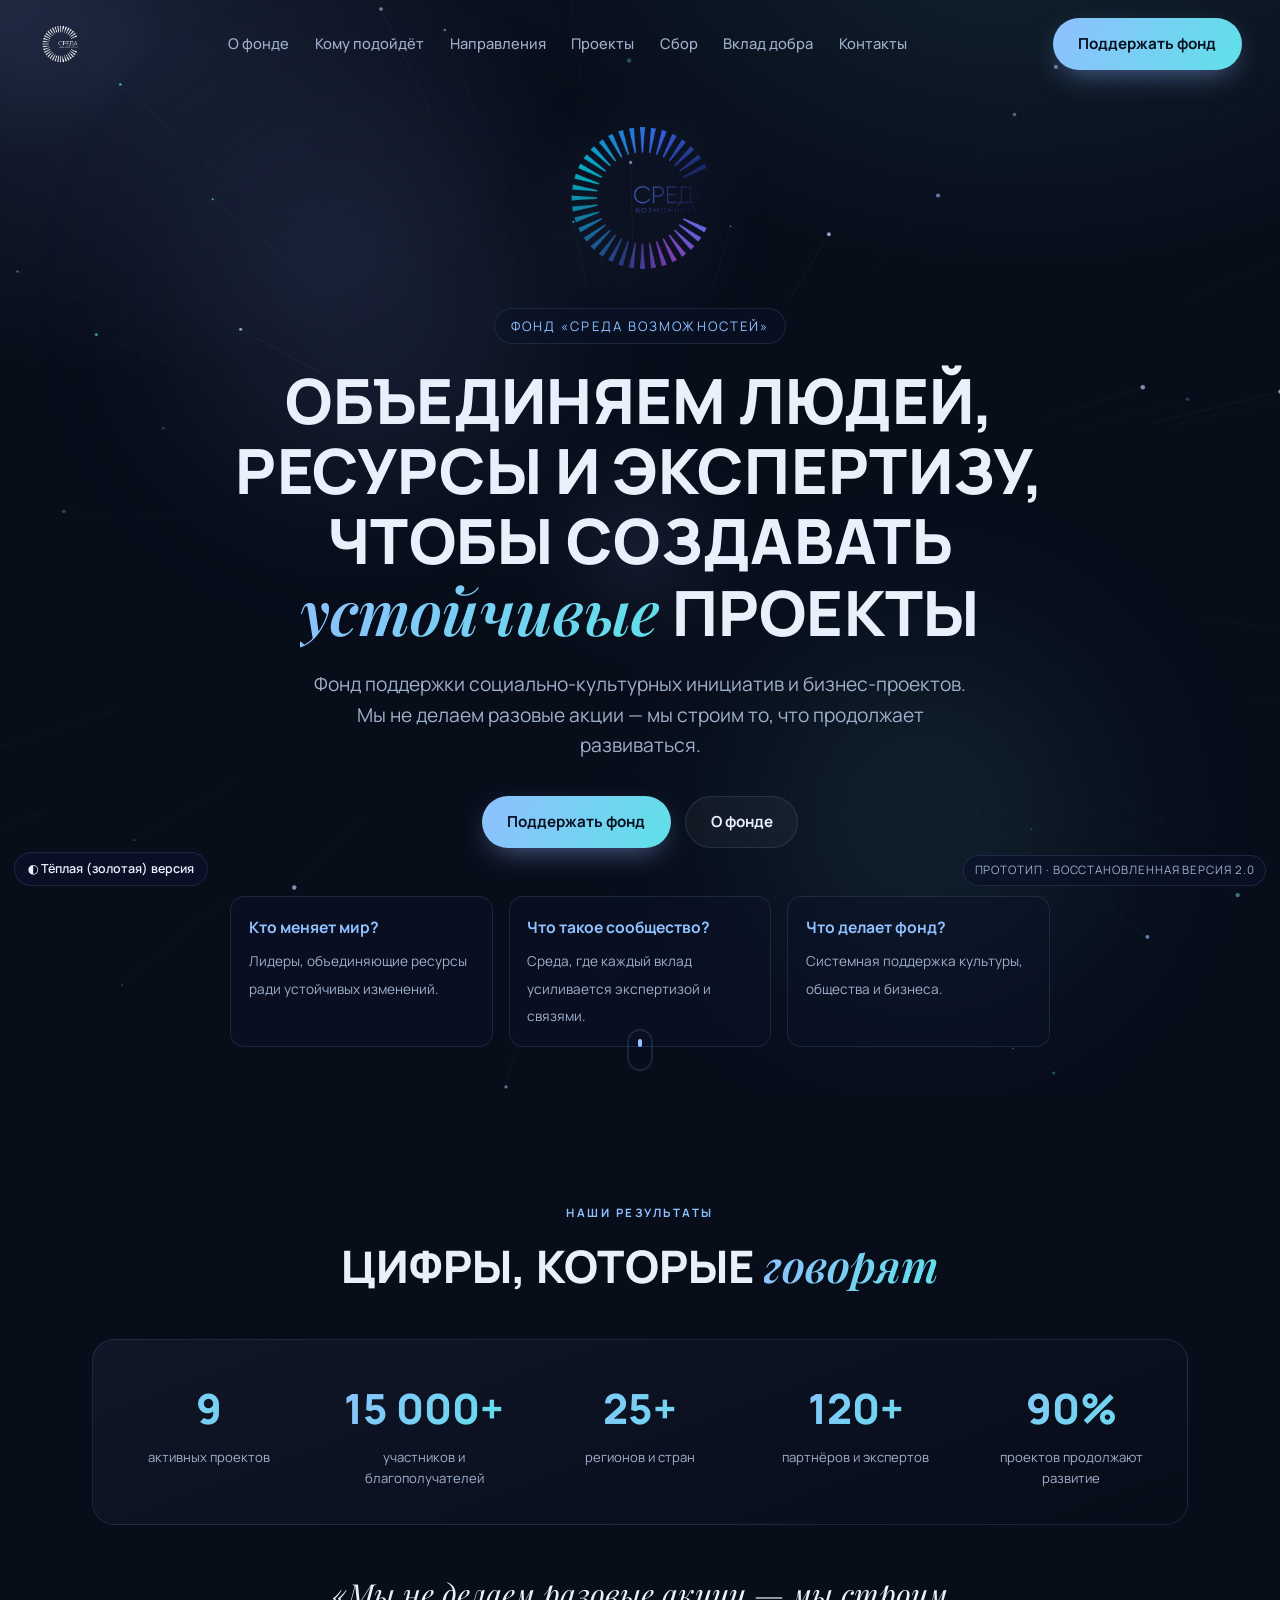
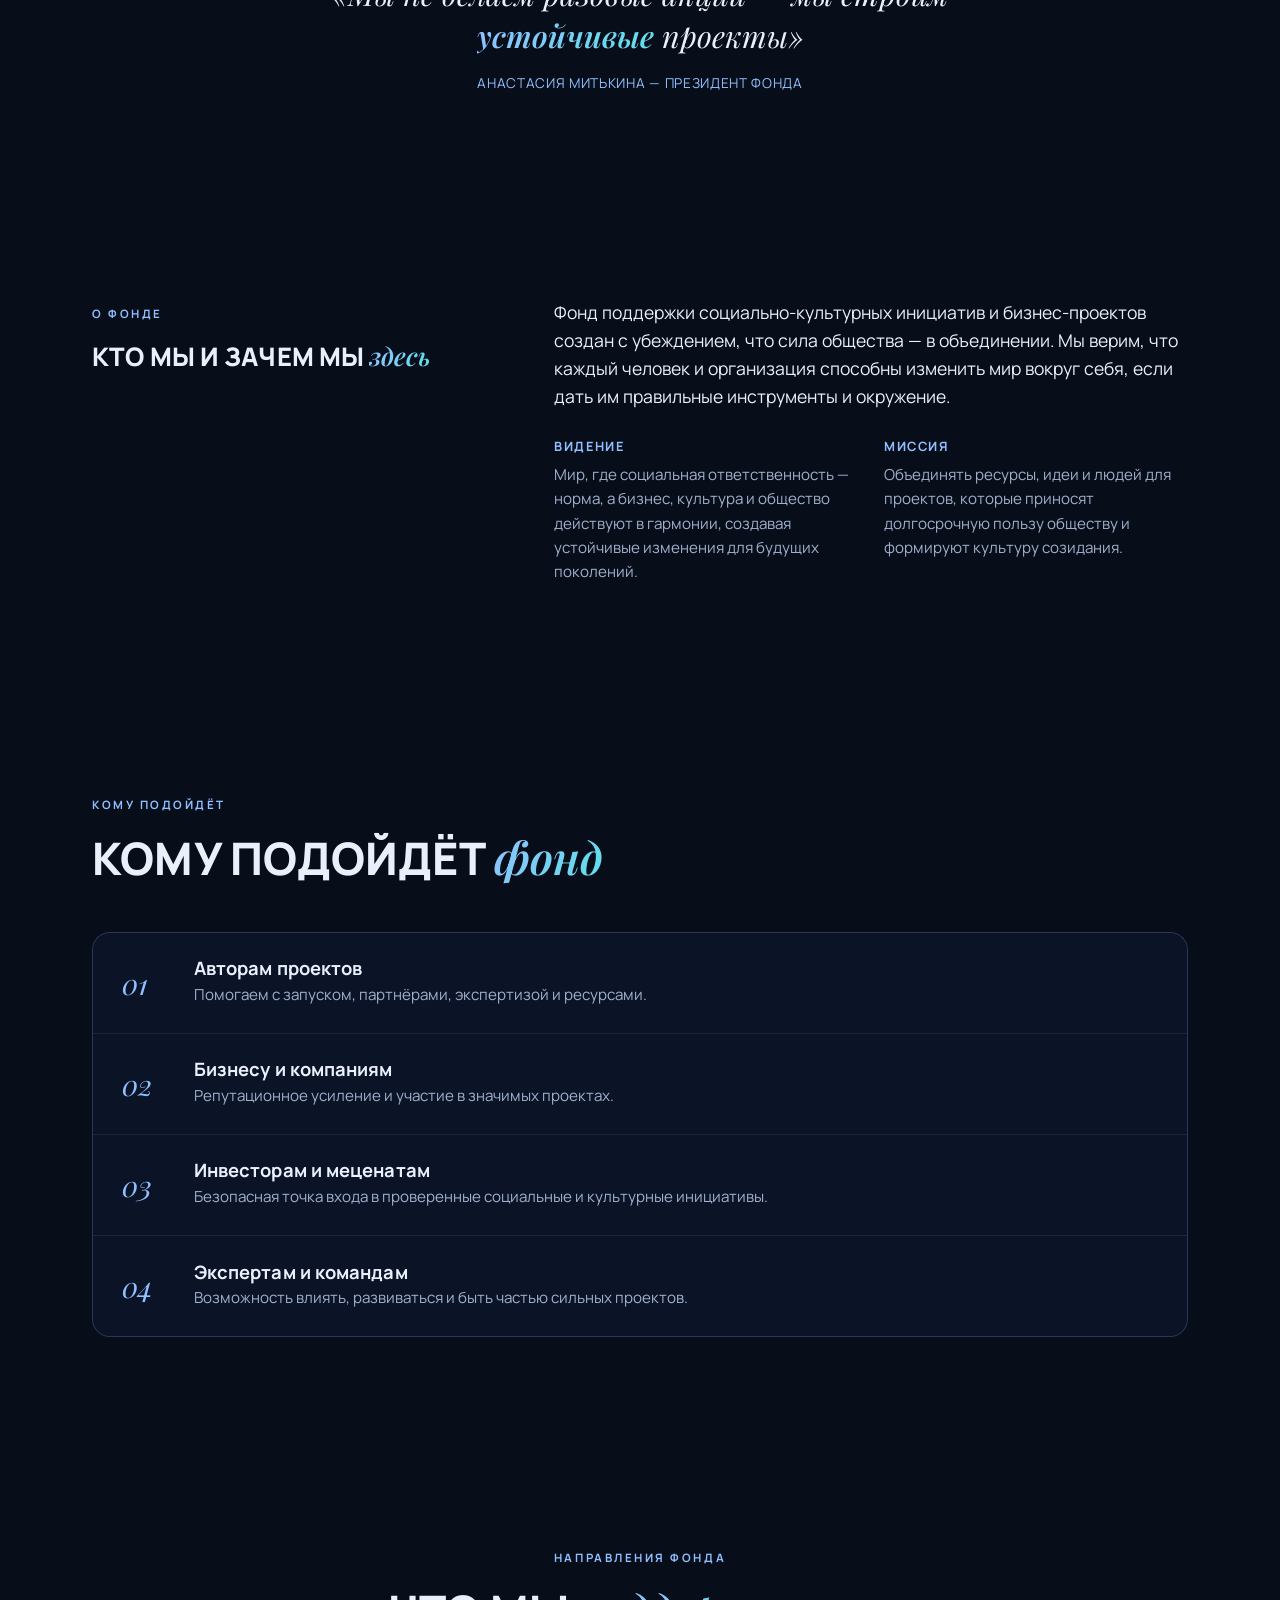
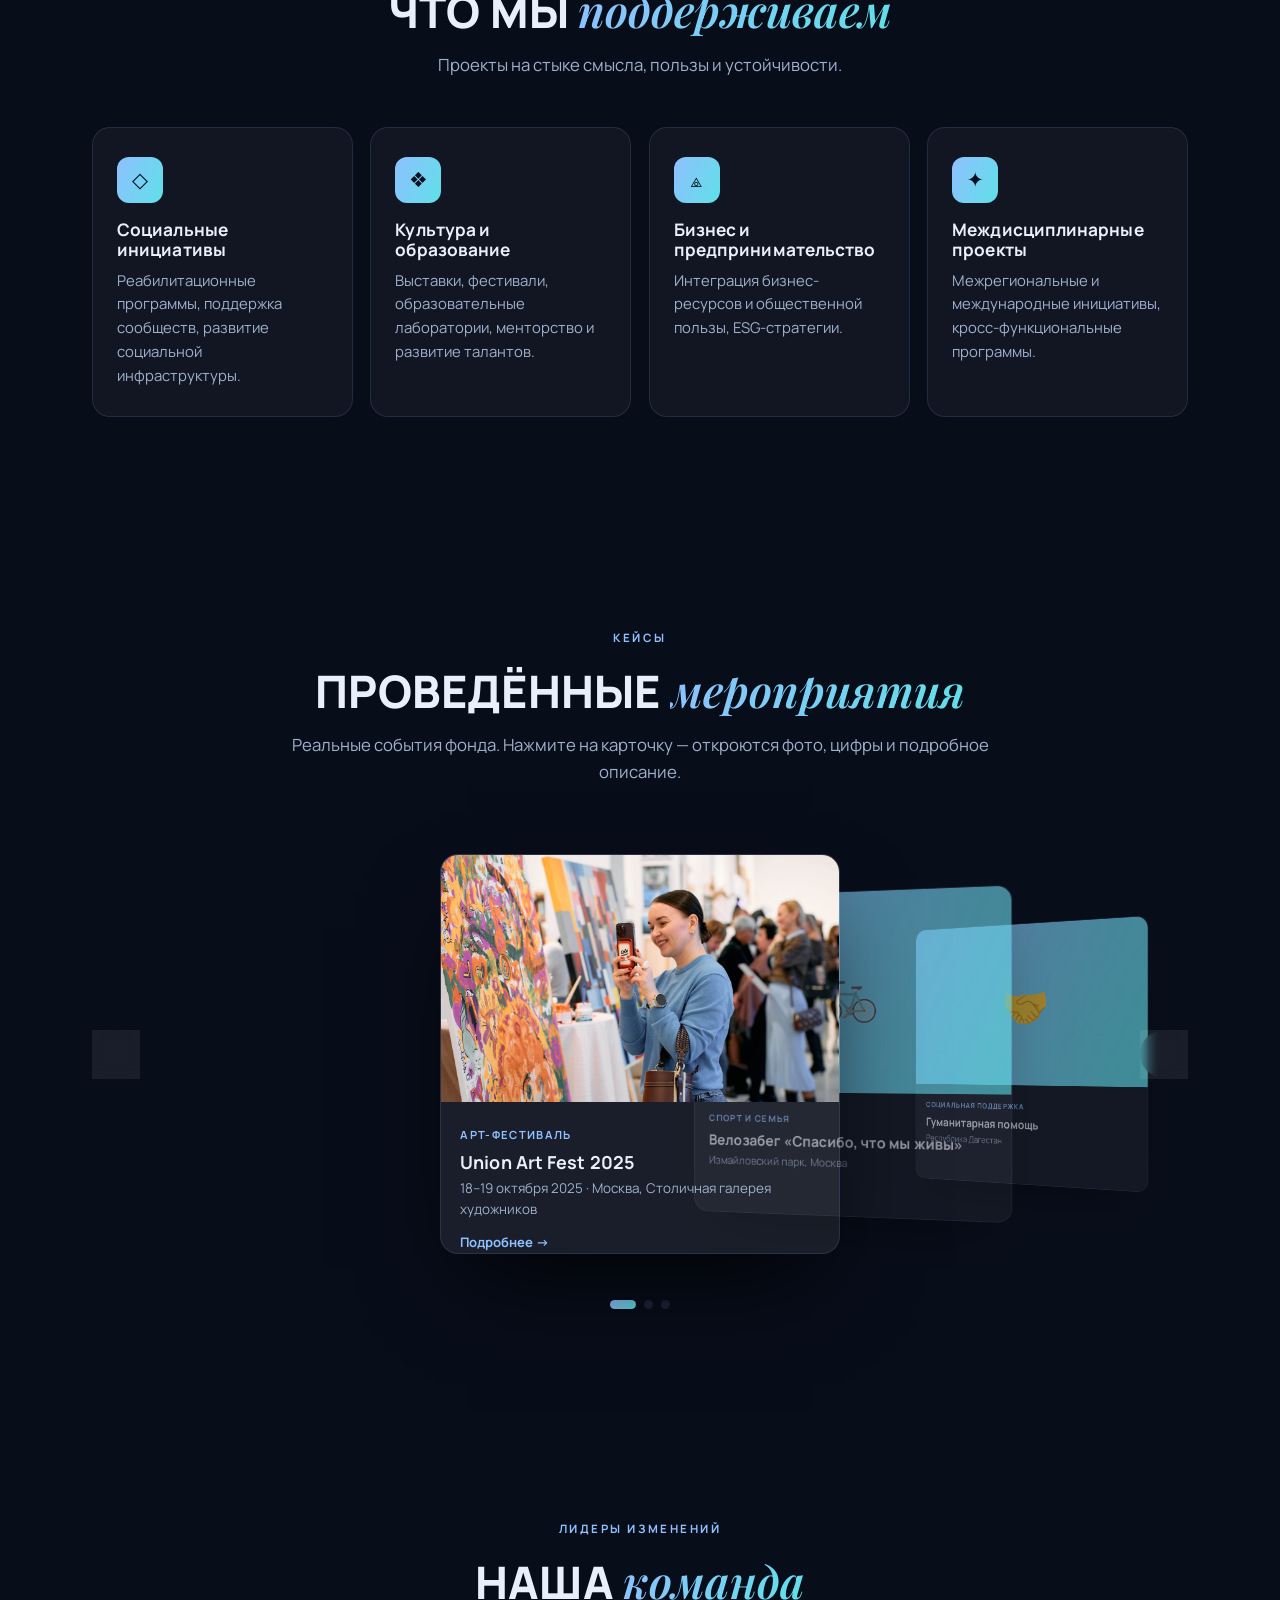
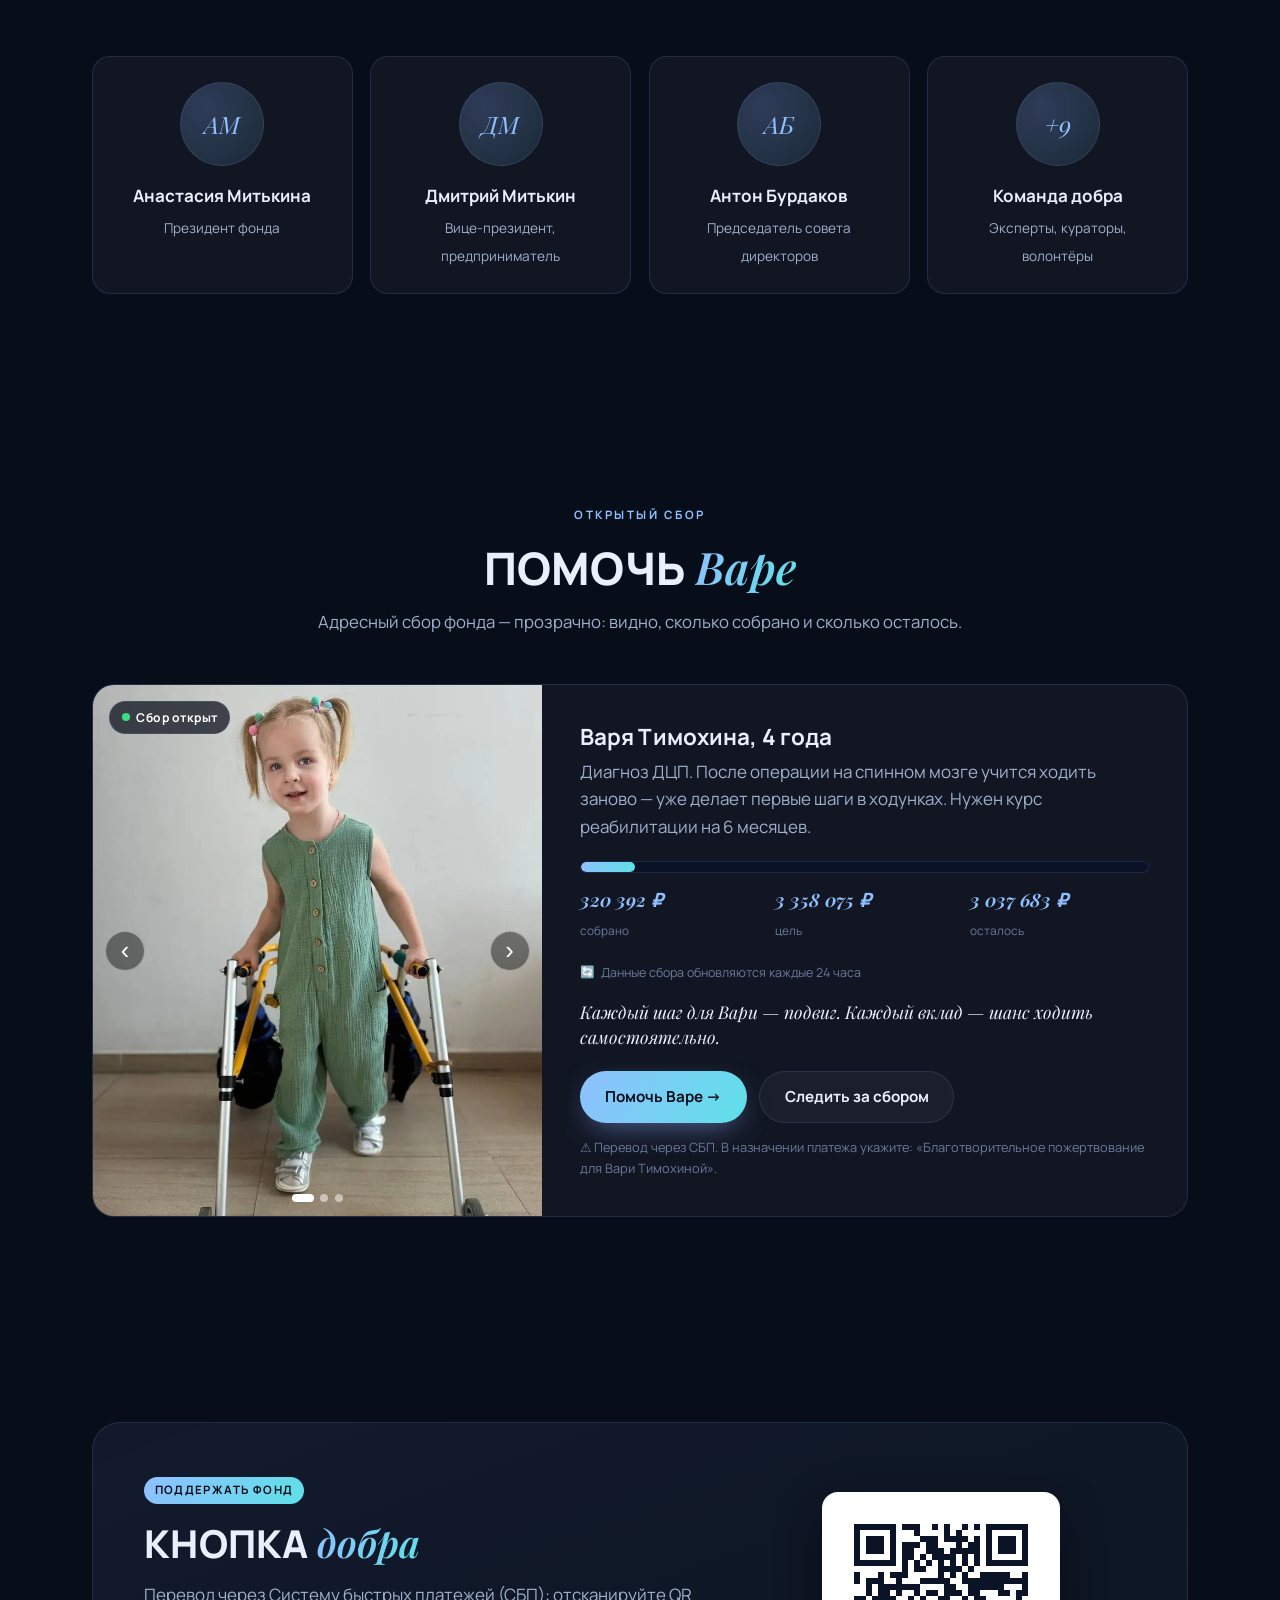
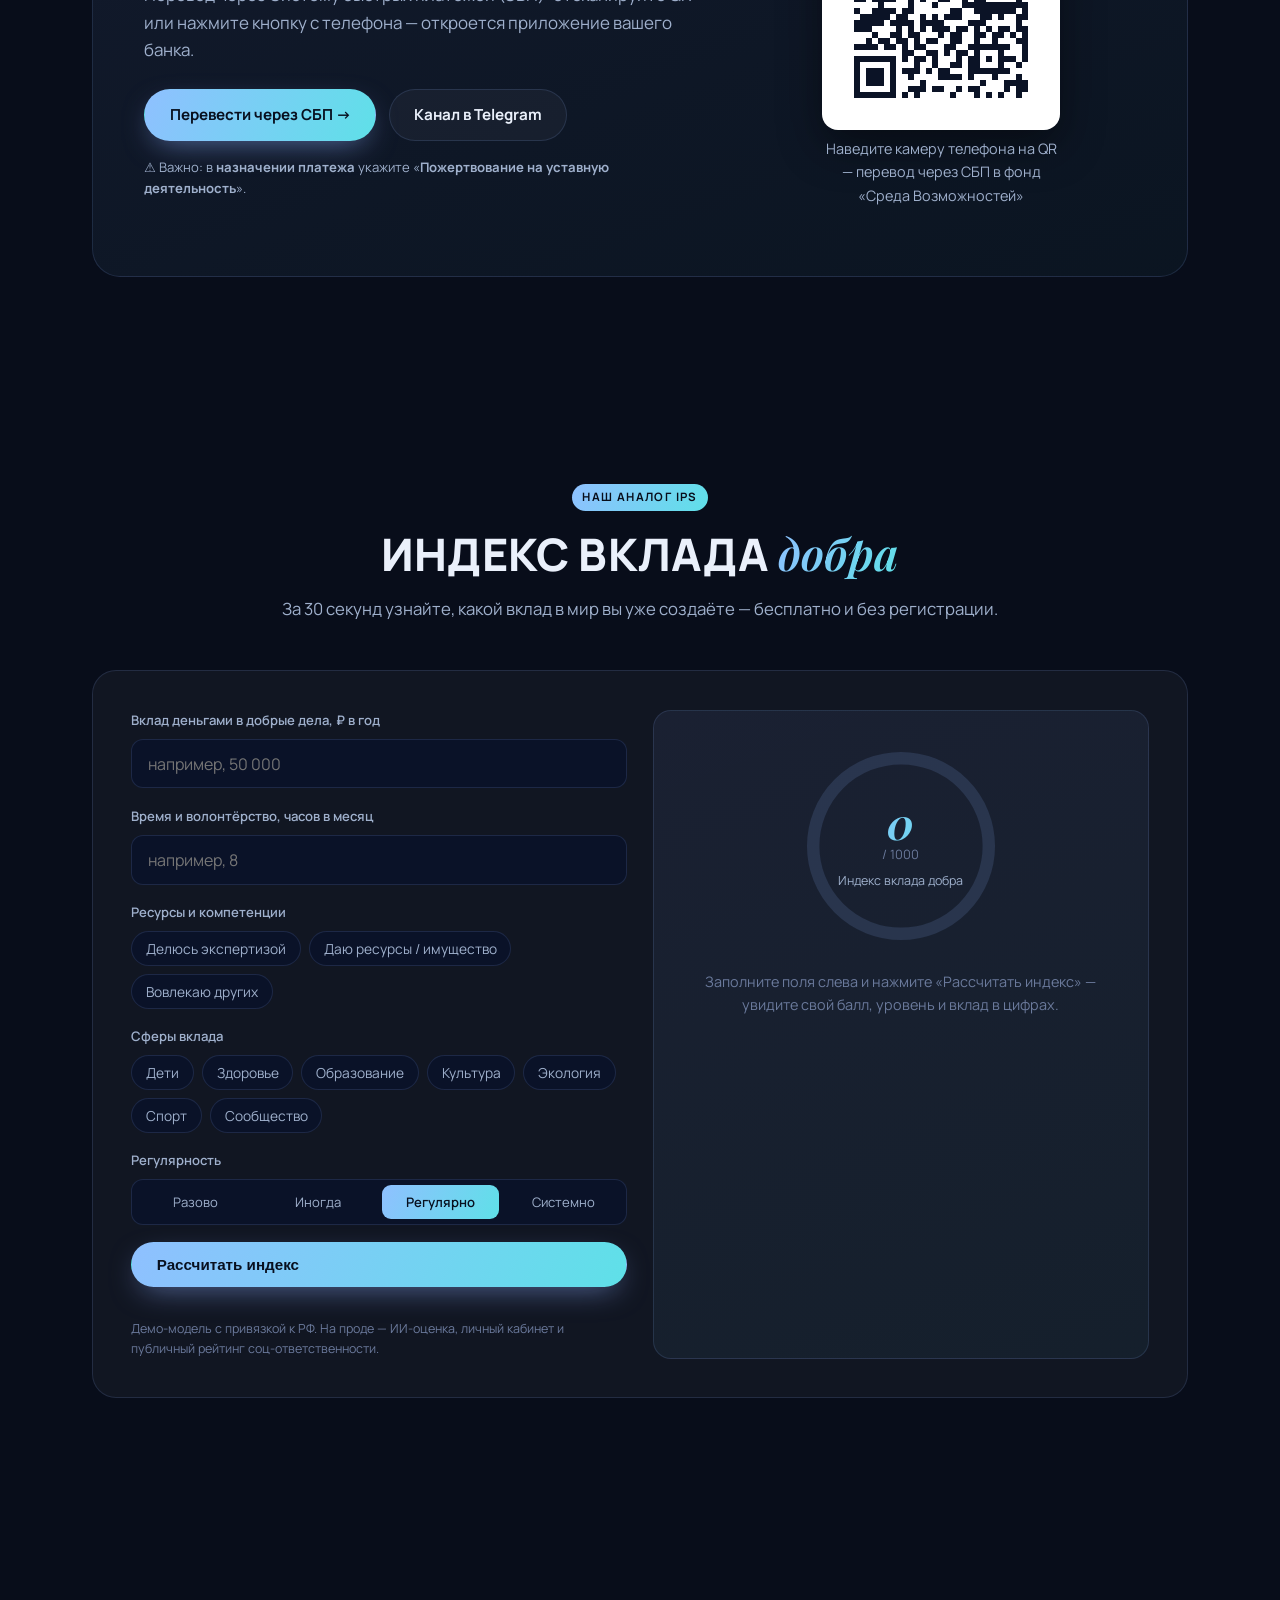
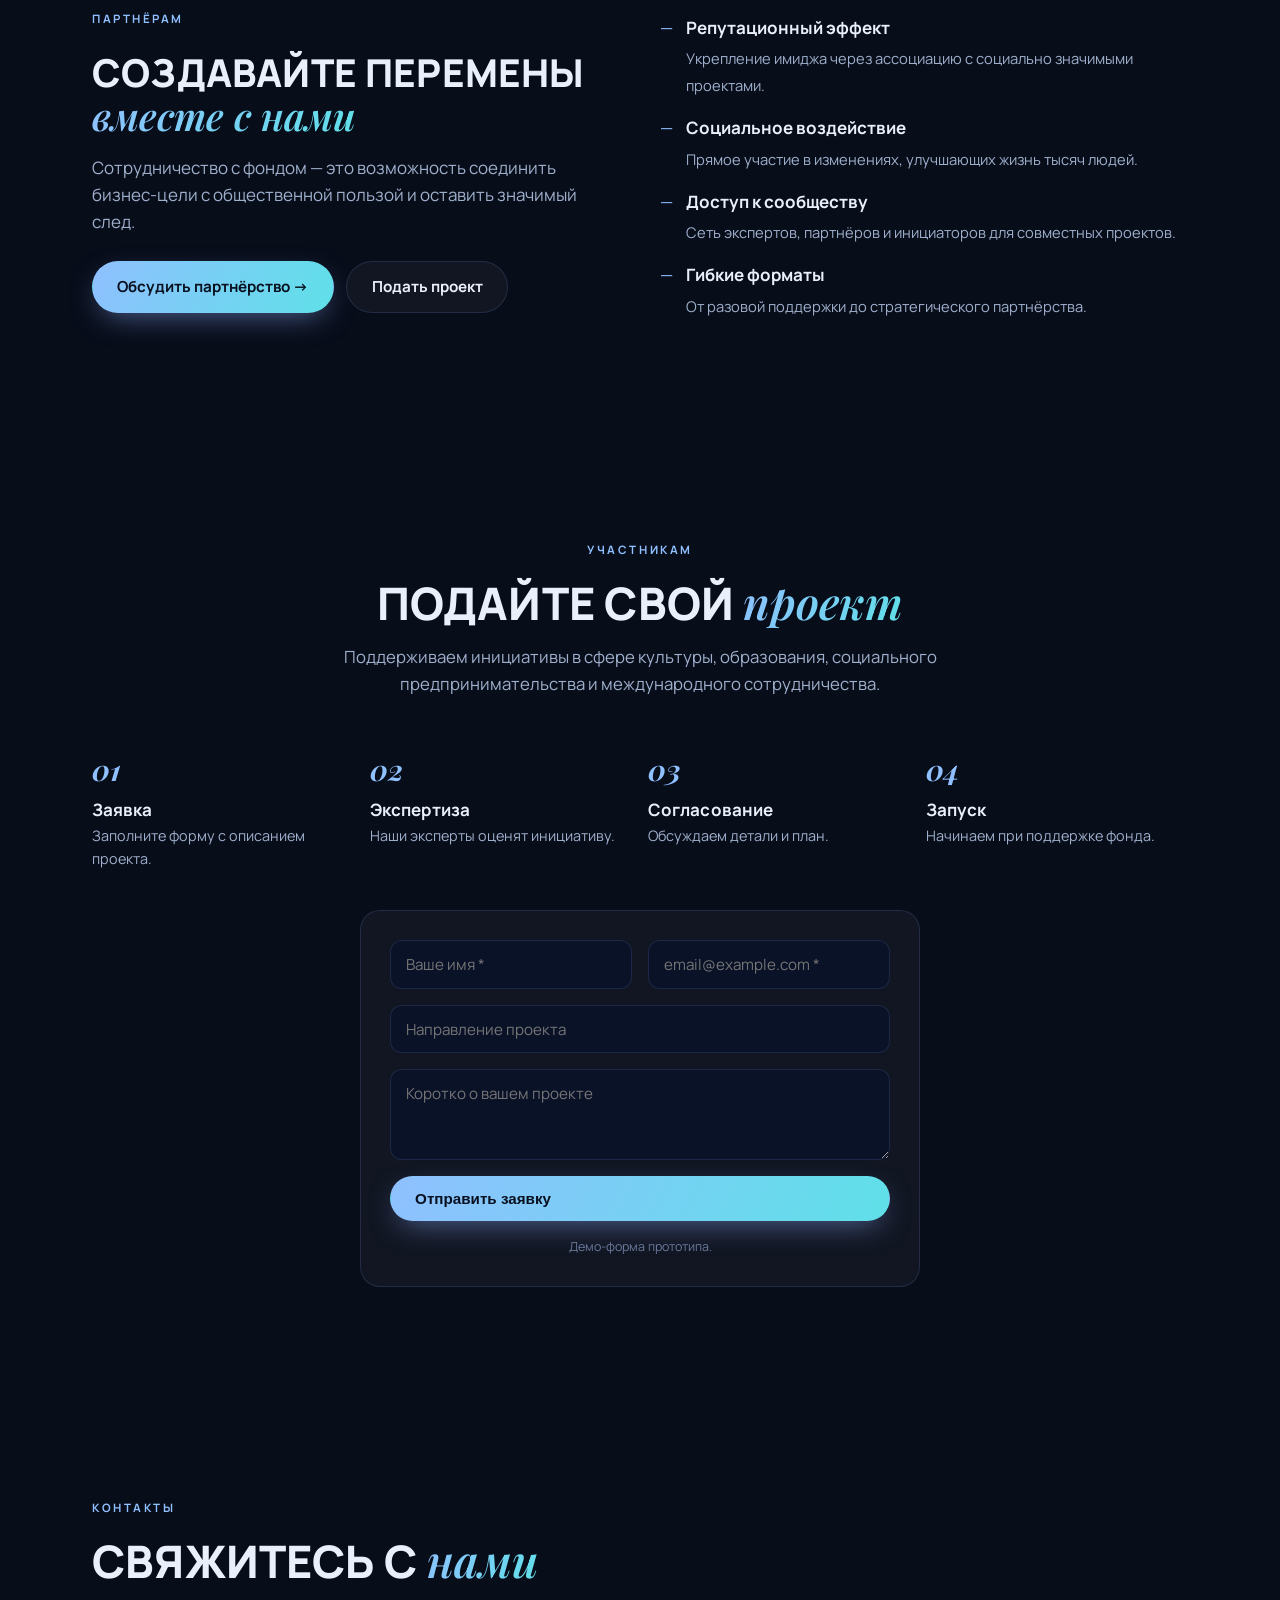
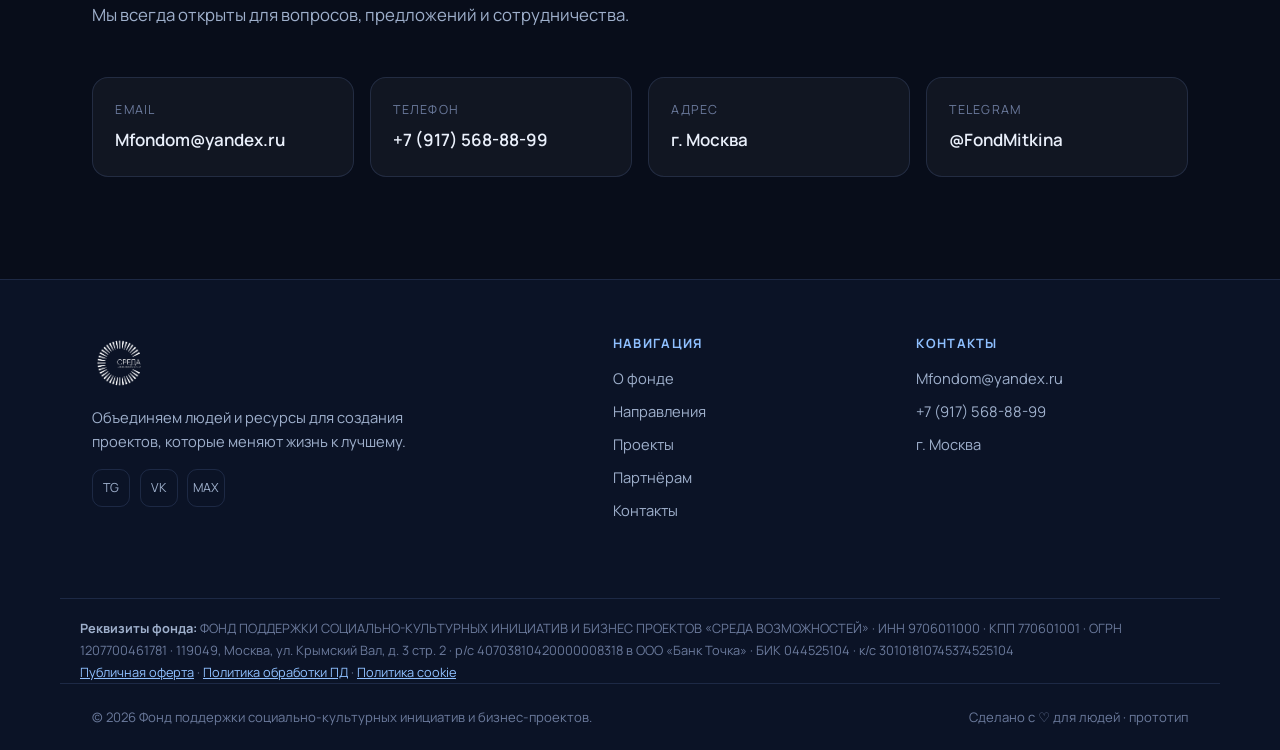
==== commit e09705b0: "fix: формулировка назначения платежа по оферте (Варя — адресно, общий донат — на уставную деятельнос" ====
--- a/sreda/index.html
+++ b/sreda/index.html
@@ -189,7 +189,7 @@
         <a href="https://qr.nspk.ru/BS1A00404NP81H0L9SOBTL0JJ39FV3NL" class="btn btn--accent" target="_blank" rel="noopener">Помочь Варе →</a>
         <a href="https://t.me/FondMitkina" class="btn btn--outline" target="_blank" rel="noopener">Следить за сбором</a>
       </div>
-      <p class="fund-note">⚠️ Перевод через СБП. В назначении платежа укажите «Благотворительность · Варя».</p>
+      <p class="fund-note">⚠️ Перевод через СБП. В назначении платежа укажите: «Благотворительное пожертвование для Вари Тимохиной».</p>
     </div>
   </div>
 </section>
@@ -205,7 +205,7 @@
         <a href="https://qr.nspk.ru/BS1A00404NP81H0L9SOBTL0JJ39FV3NL" class="btn btn--accent" target="_blank" rel="noopener">Перевести через СБП →</a>
         <a href="https://t.me/FondMitkina" class="btn btn--outline" target="_blank" rel="noopener">Канал в Telegram</a>
       </div>
-      <p class="dobro__note">⚠️ Важно: в <b>назначении платежа</b> укажите «<b>Благотворительность</b>».</p>
+      <p class="dobro__note">⚠️ Важно: в <b>назначении платежа</b> укажите «<b>Пожертвование на уставную деятельность</b>».</p>
     </div>
     <div class="dobro__right">
       <div class="qr"><img src="assets/img/donate-qr.png" alt="QR для перевода через СБП в фонд «Среда Возможностей»" /></div>
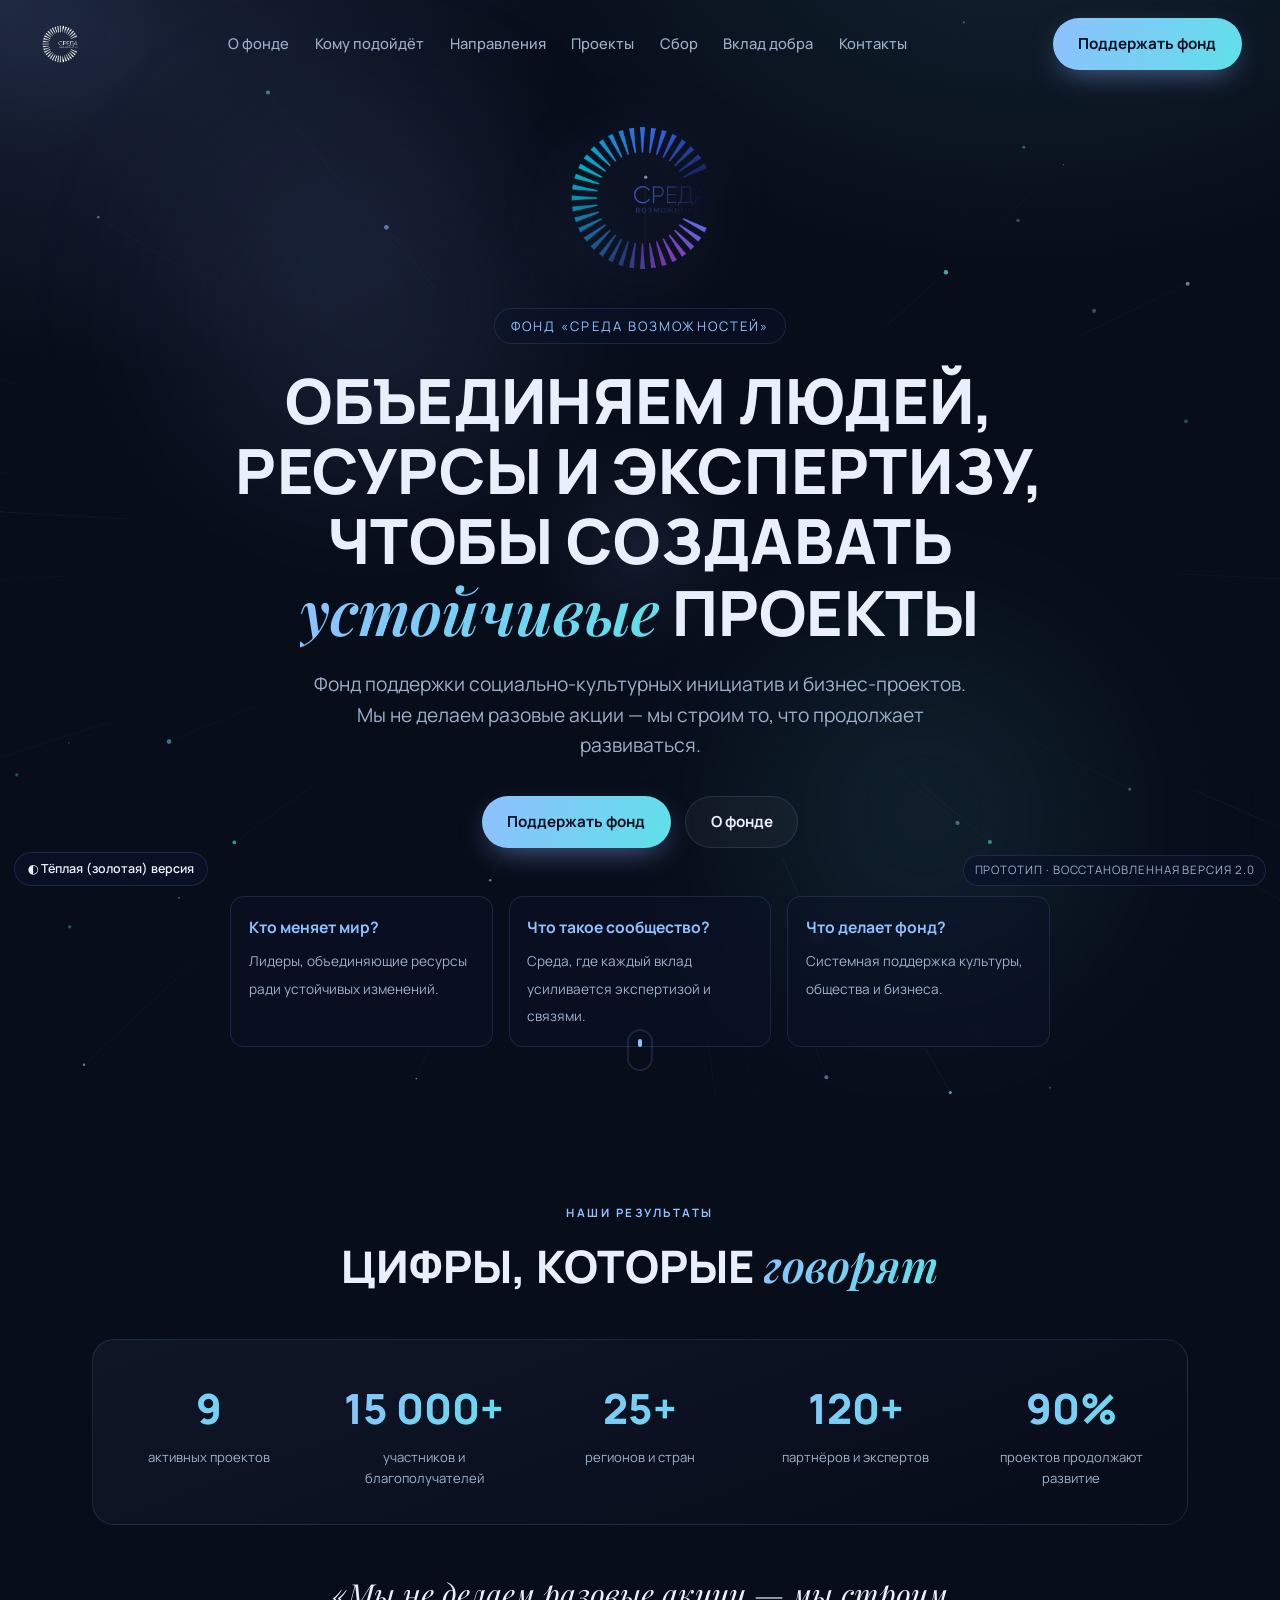
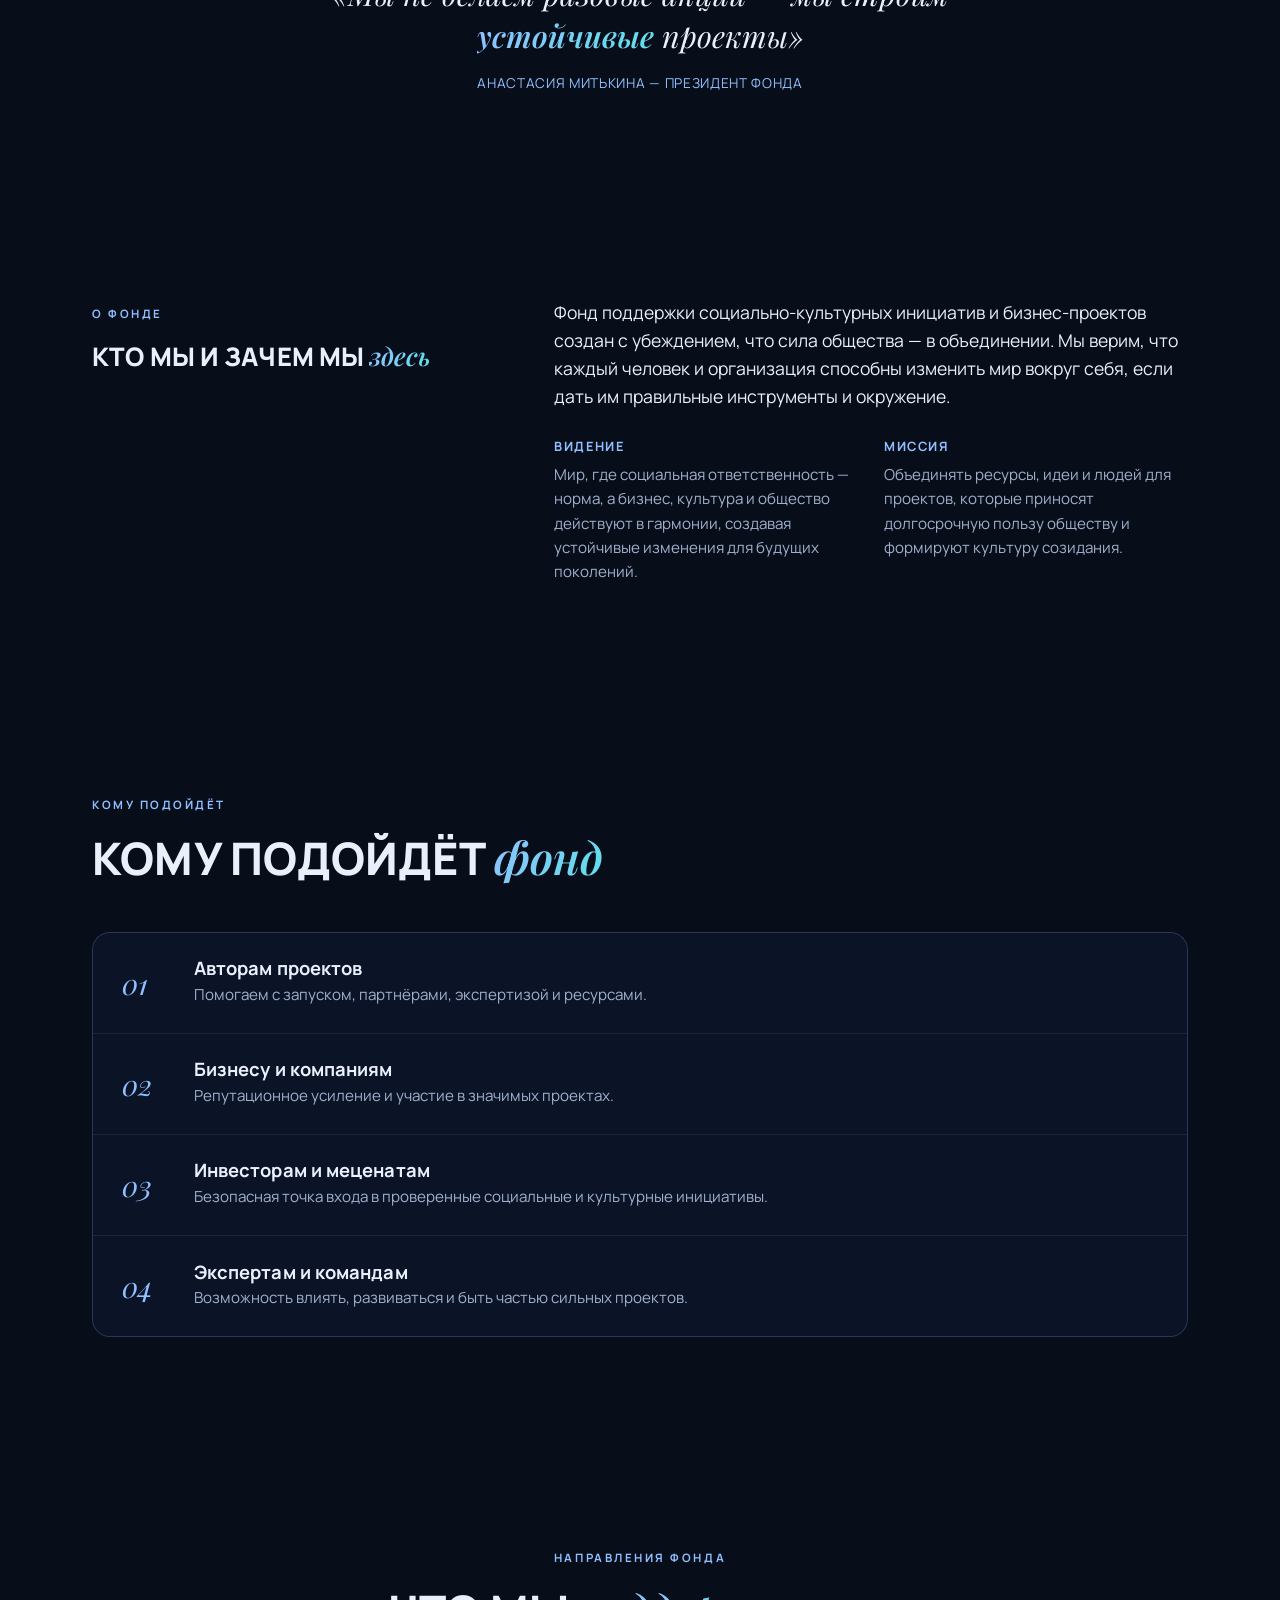
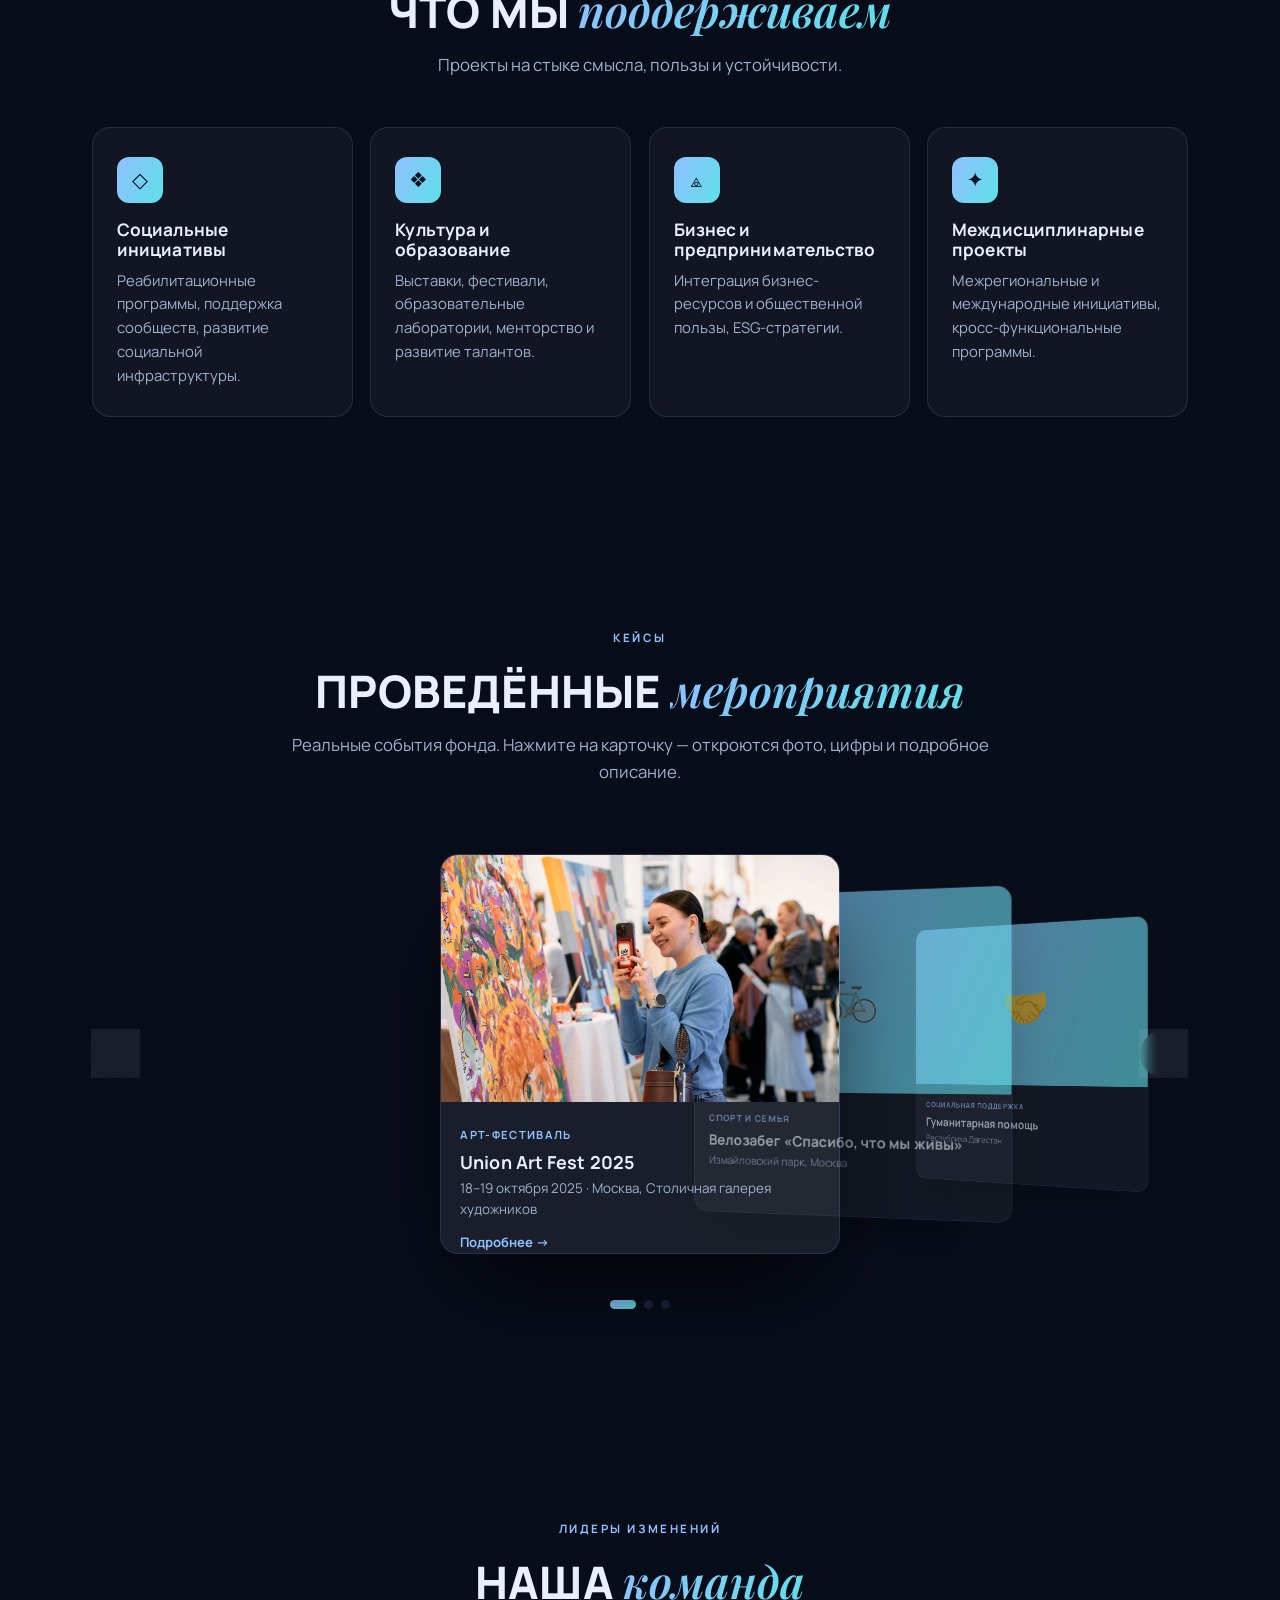
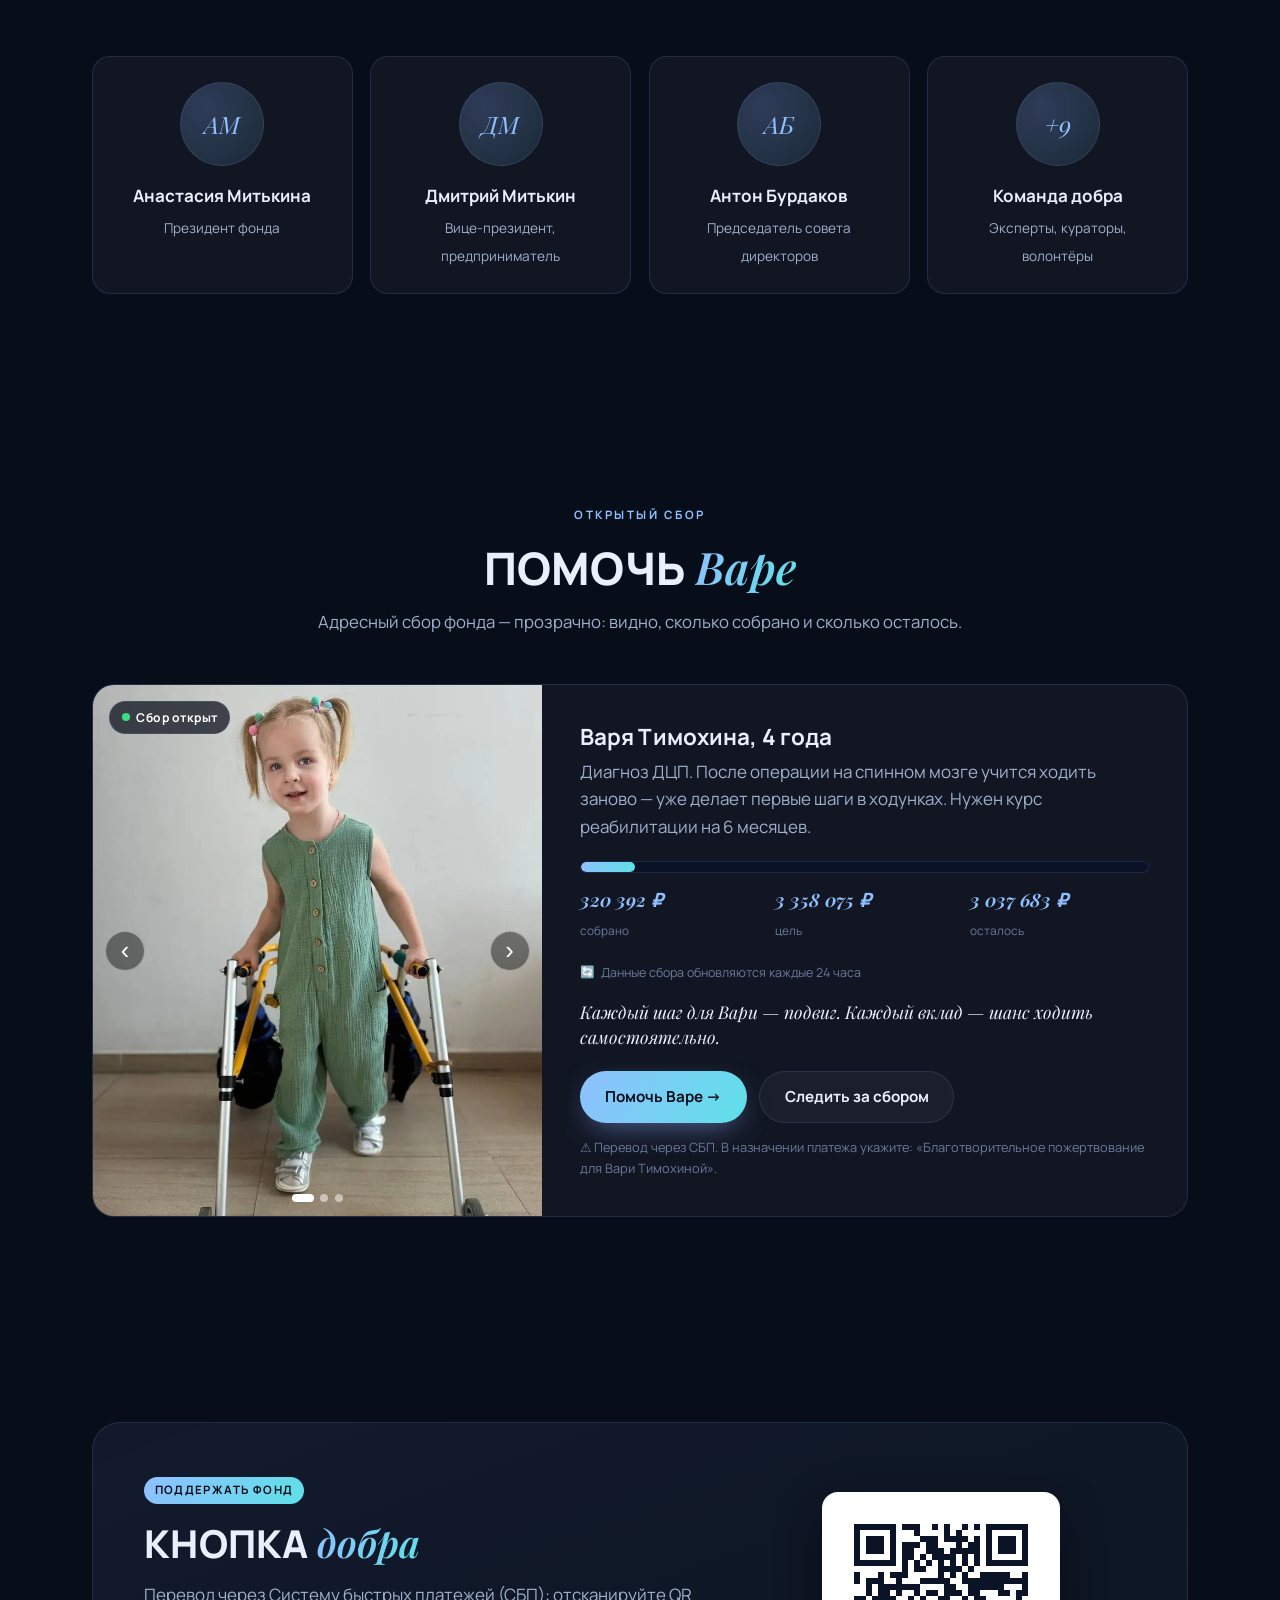
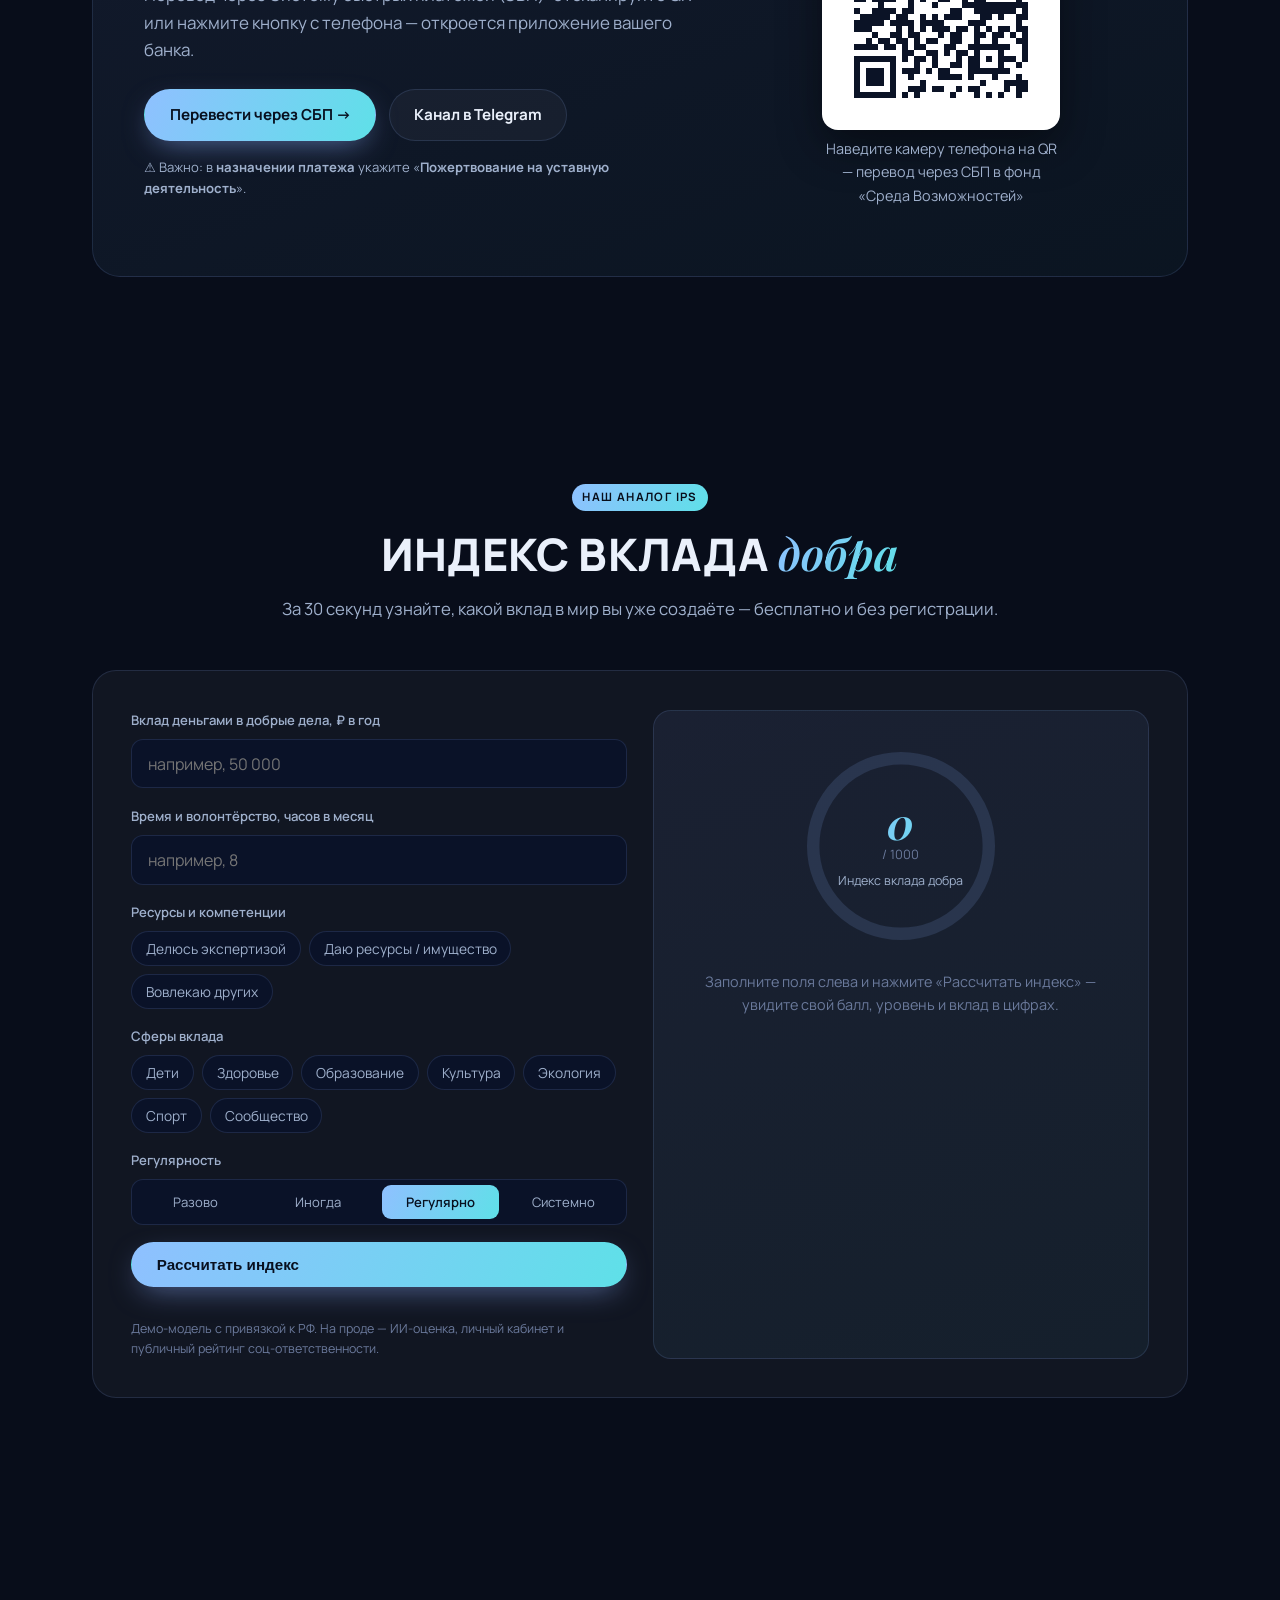
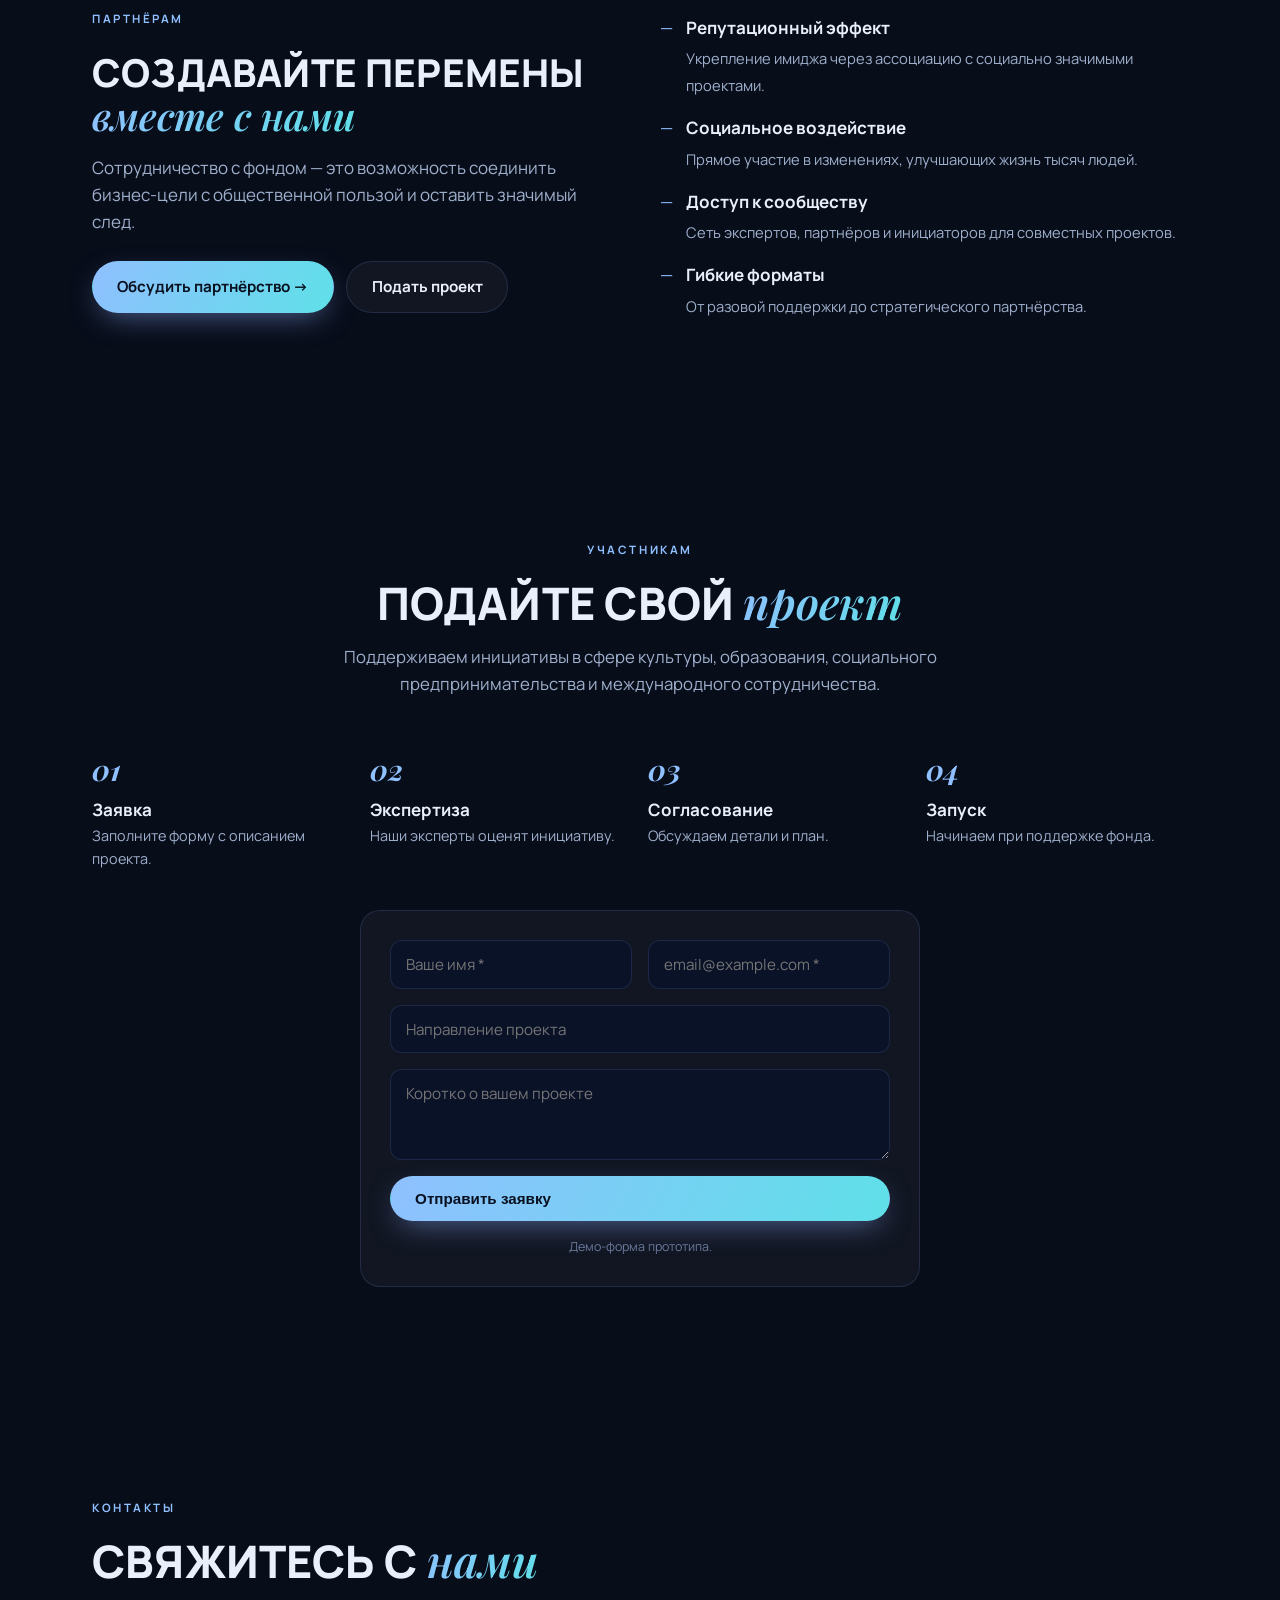
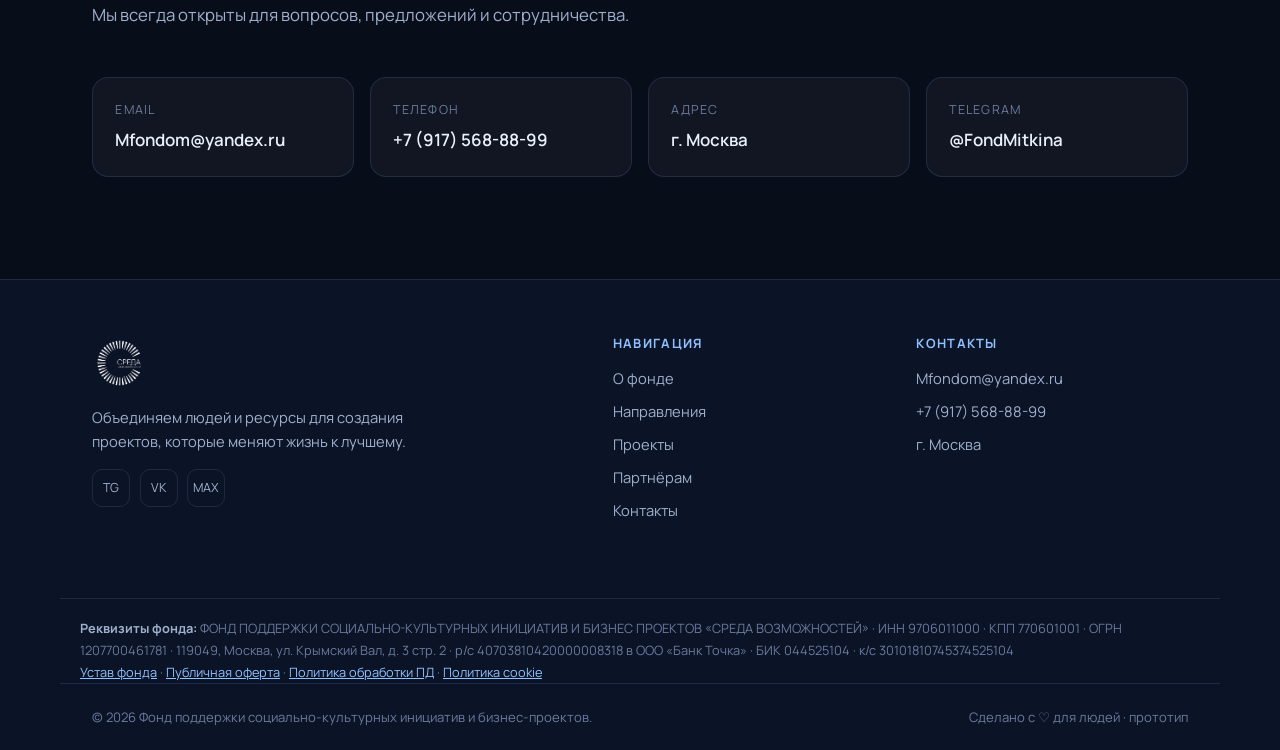
==== commit f1ae0065: "feat: Устав фонда (ред. 2026) на скачивание — в подвале обеих версий, на юр-страницах и в блоке «Про" ====
--- a/sreda/index.html
+++ b/sreda/index.html
@@ -339,7 +339,7 @@
     <div class="footer__col"><h4>Навигация</h4><a href="#about">О фонде</a><a href="#directions">Направления</a><a href="#projects">Проекты</a><a href="#partners">Партнёрам</a><a href="#contacts">Контакты</a></div>
     <div class="footer__col"><h4>Контакты</h4><a href="mailto:Mfondom@yandex.ru">Mfondom@yandex.ru</a><a href="tel:+79175688899">+7 (917) 568-88-99</a><span>г. Москва</span></div>
   </div>
-  <div class="footer__req"><b>Реквизиты фонда:</b> ФОНД ПОДДЕРЖКИ СОЦИАЛЬНО-КУЛЬТУРНЫХ ИНИЦИАТИВ И БИЗНЕС ПРОЕКТОВ «СРЕДА ВОЗМОЖНОСТЕЙ» · ИНН 9706011000 · КПП 770601001 · ОГРН 1207700461781 · 119049, Москва, ул. Крымский Вал, д. 3 стр. 2 · р/с 40703810420000008318 в ООО «Банк Точка» · БИК 044525104 · к/с 30101810745374525104<br><a href="../offer.html">Публичная оферта</a> · <a href="../policy.html">Политика обработки ПД</a> · <a href="../cookie.html">Политика cookie</a></div>
+  <div class="footer__req"><b>Реквизиты фонда:</b> ФОНД ПОДДЕРЖКИ СОЦИАЛЬНО-КУЛЬТУРНЫХ ИНИЦИАТИВ И БИЗНЕС ПРОЕКТОВ «СРЕДА ВОЗМОЖНОСТЕЙ» · ИНН 9706011000 · КПП 770601001 · ОГРН 1207700461781 · 119049, Москва, ул. Крымский Вал, д. 3 стр. 2 · р/с 40703810420000008318 в ООО «Банк Точка» · БИК 044525104 · к/с 30101810745374525104<br><a href="../docs/ustav-fonda.pdf" target="_blank" rel="noopener">Устав фонда</a> · <a href="../offer.html">Публичная оферта</a> · <a href="../policy.html">Политика обработки ПД</a> · <a href="../cookie.html">Политика cookie</a></div>
   <div class="footer__bottom">
     <span>© 2026 Фонд поддержки социально-культурных инициатив и бизнес-проектов.</span>
     <span>Сделано с ♡ для людей · прототип</span>
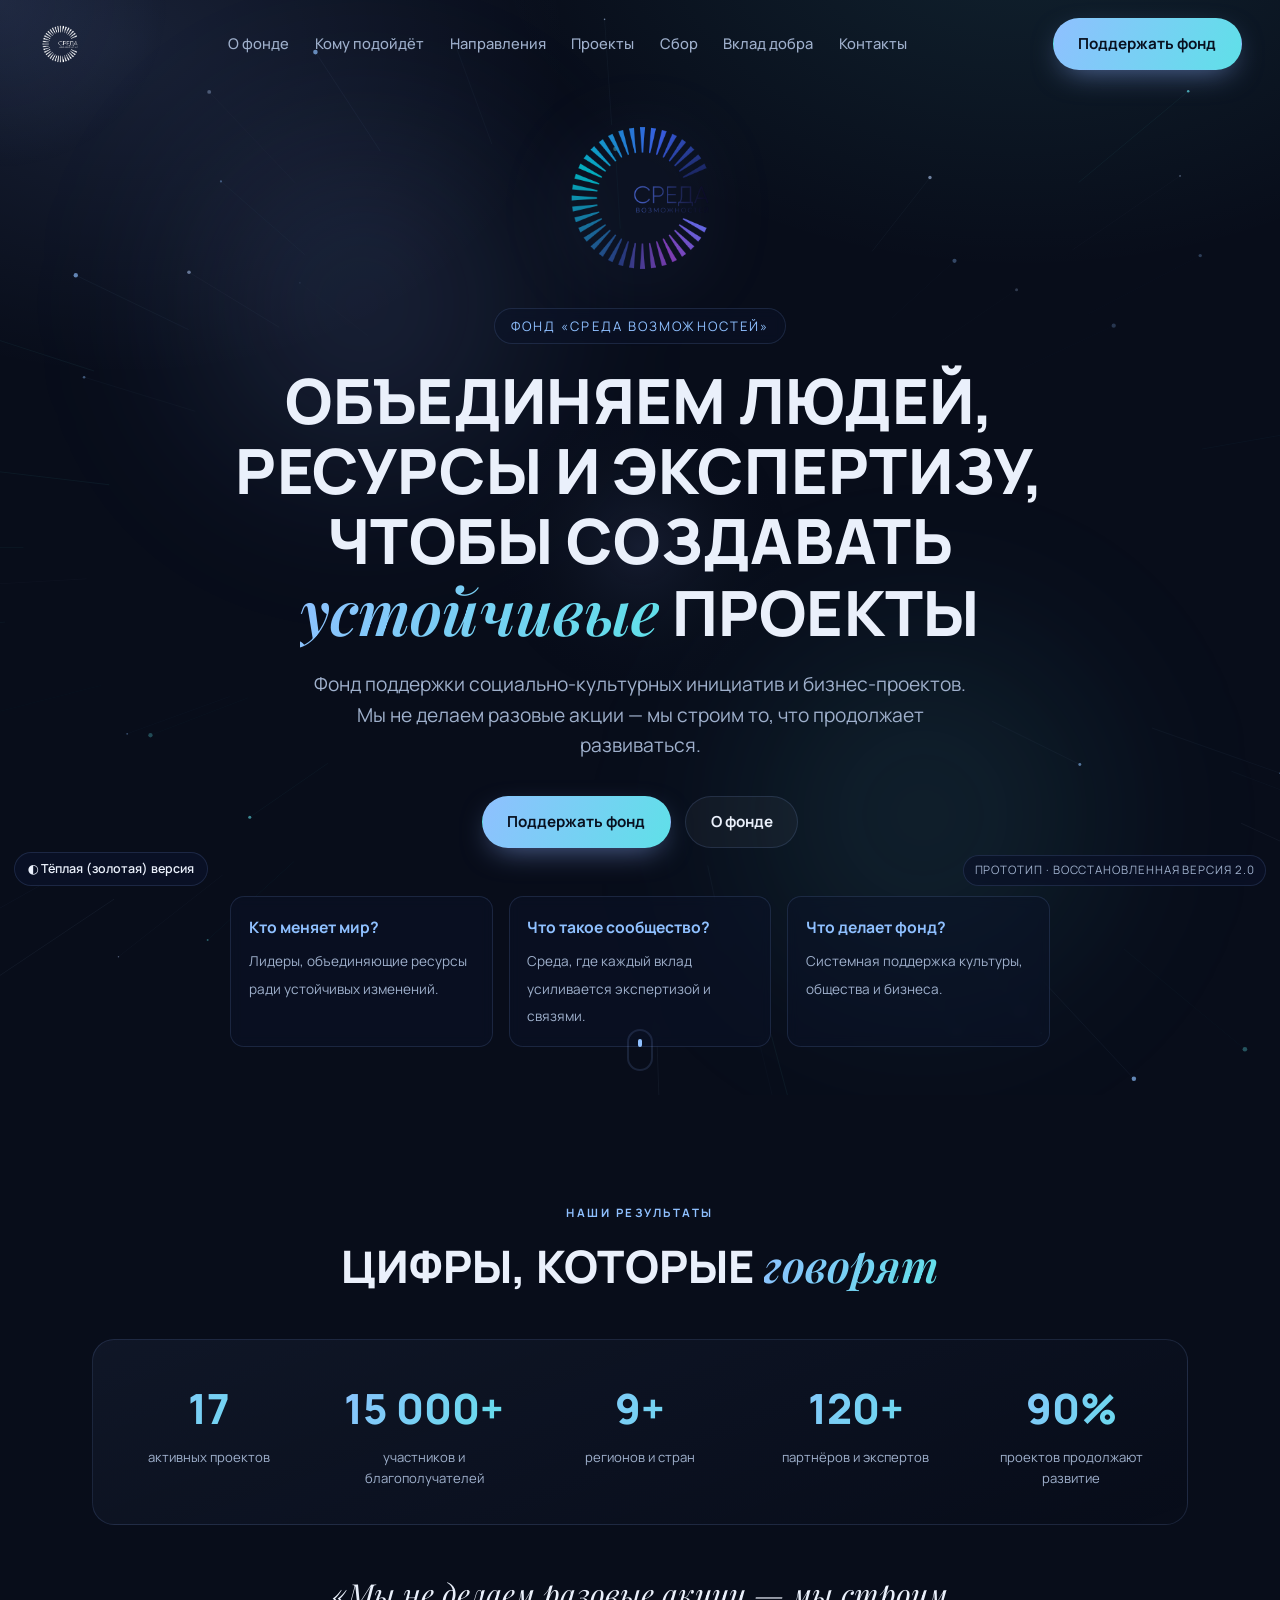
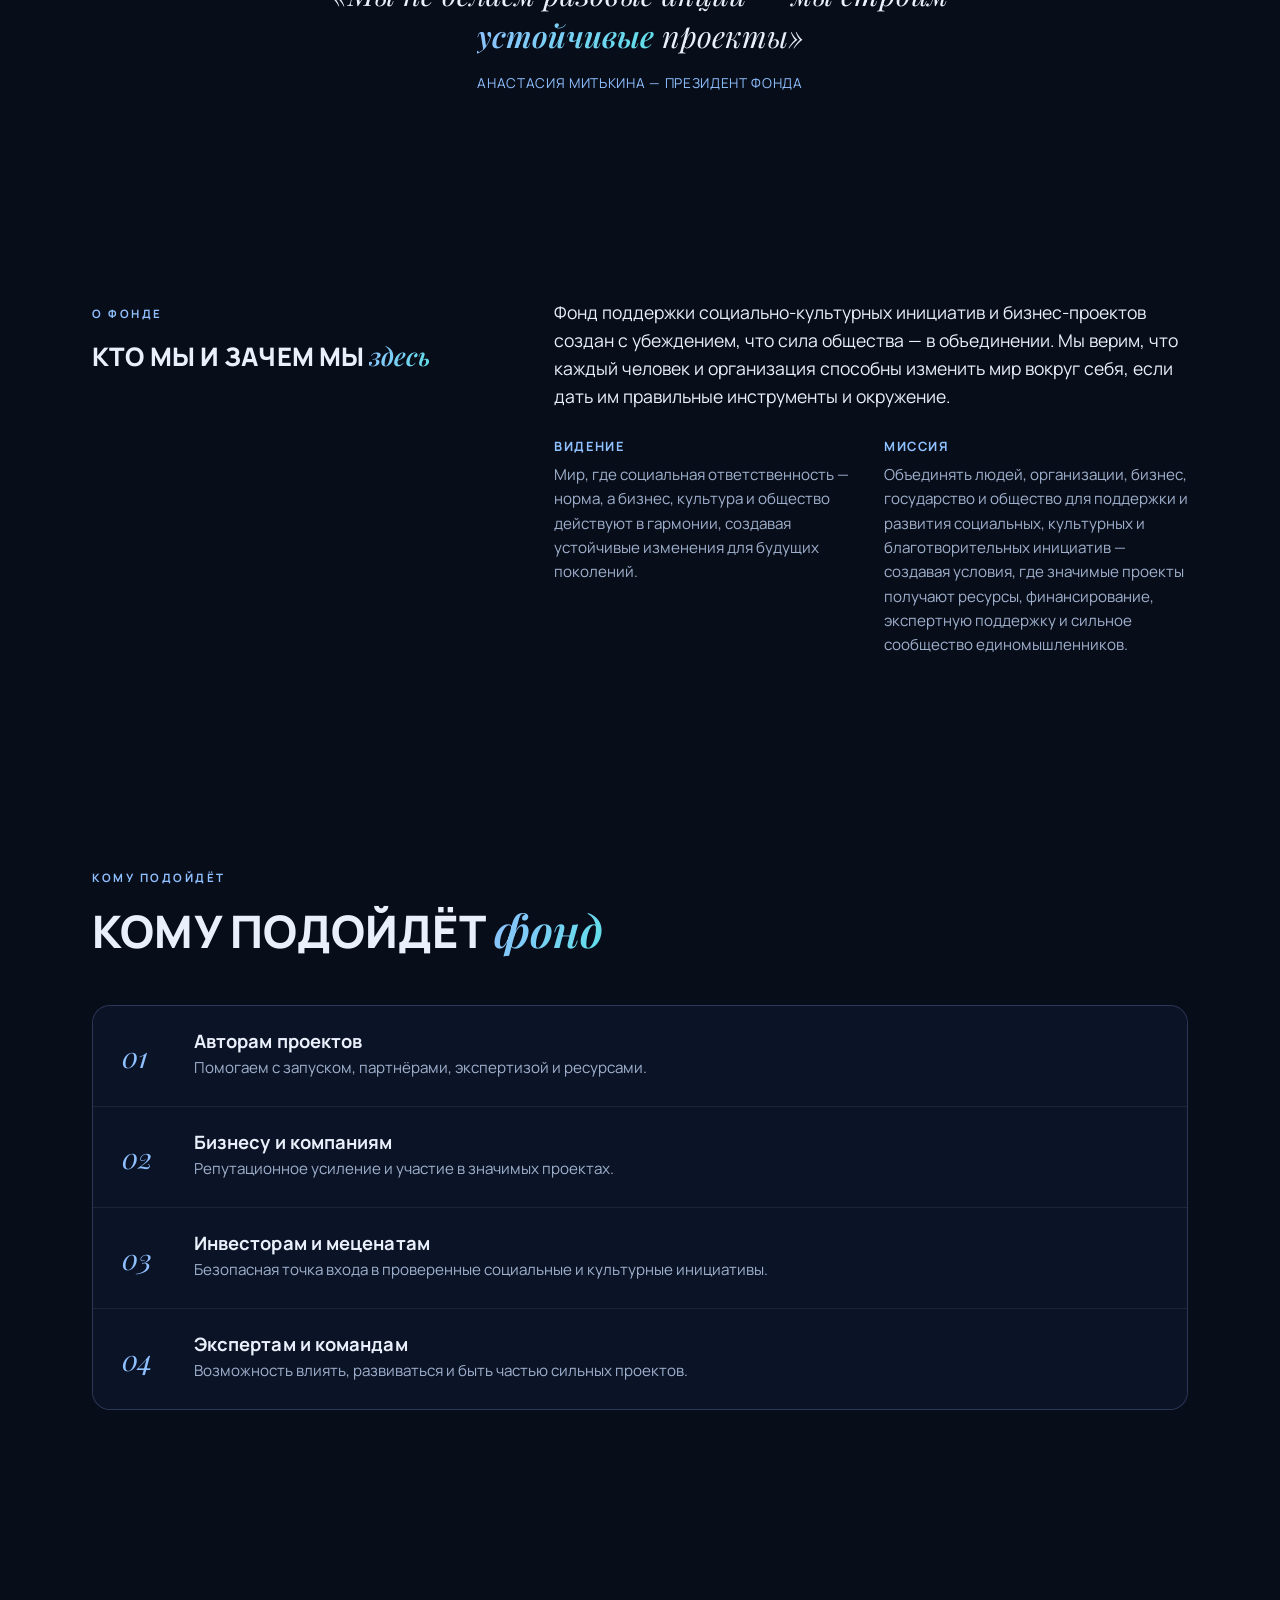
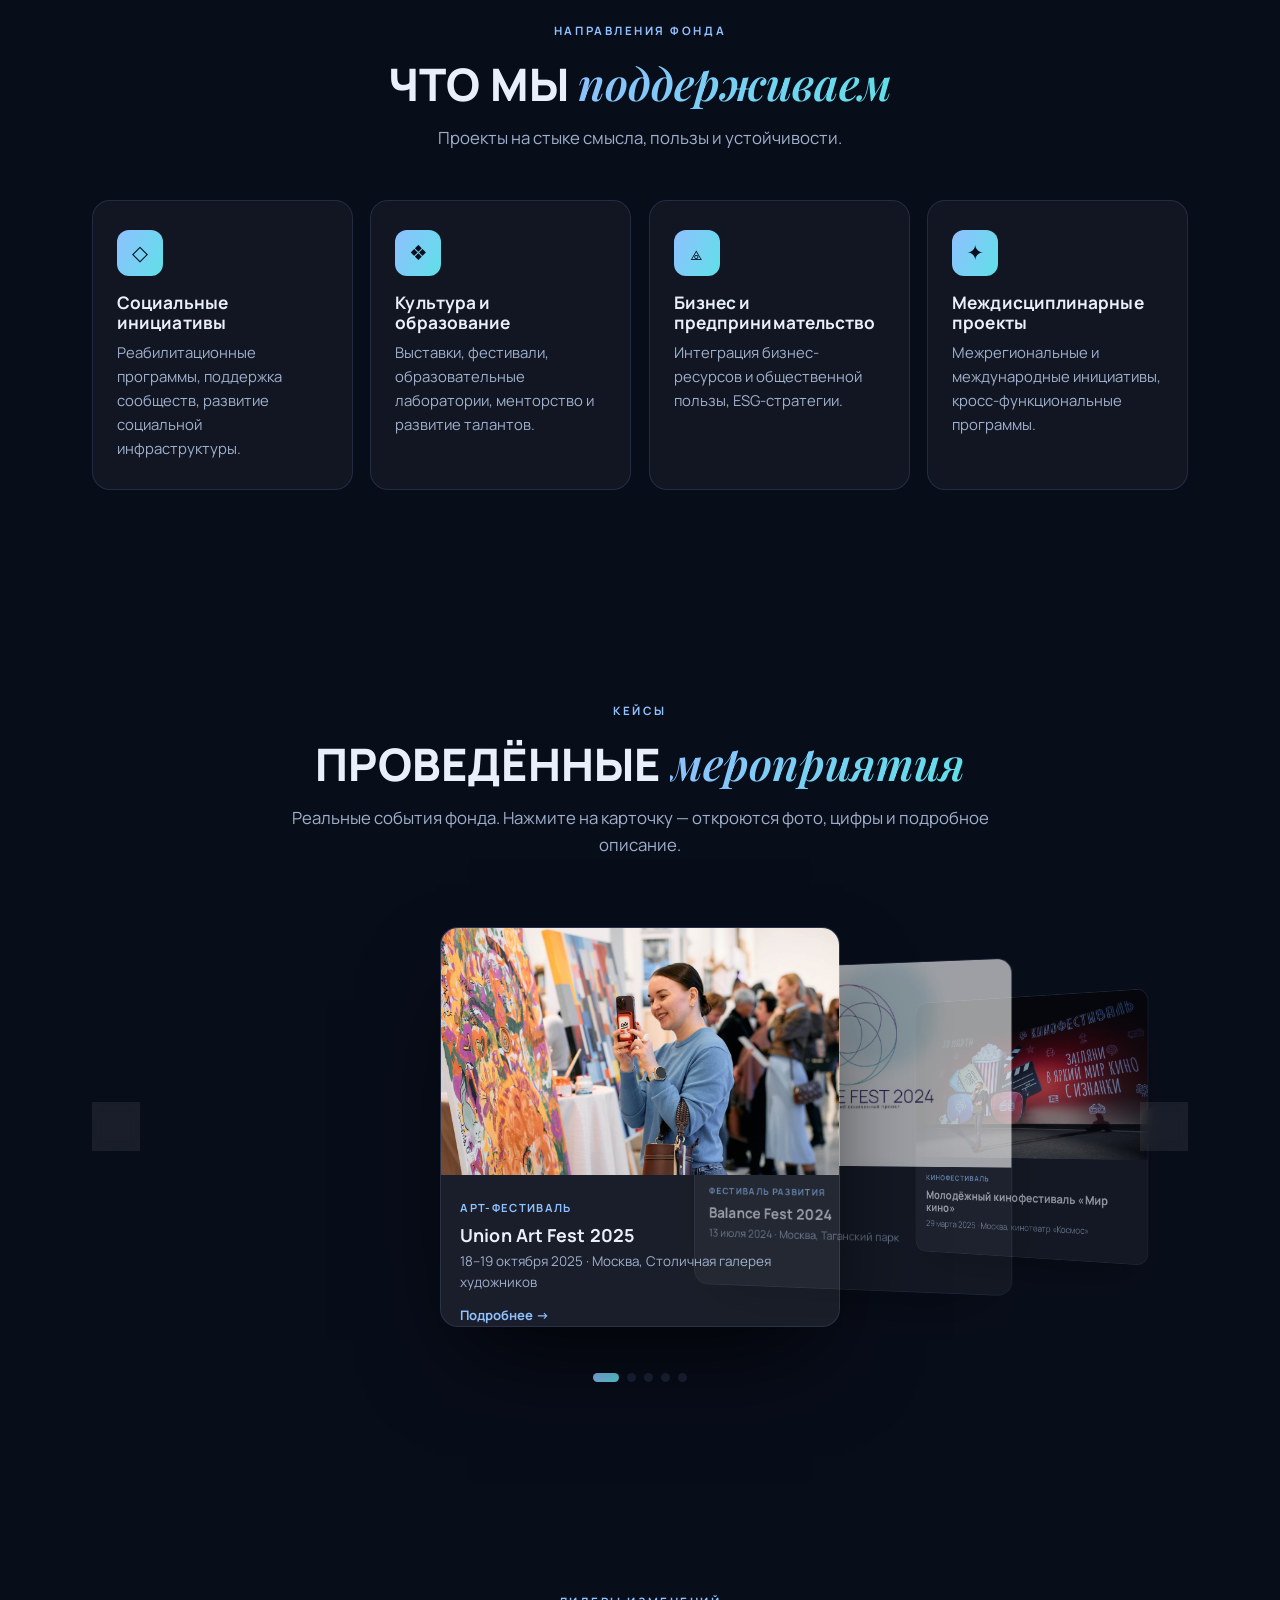
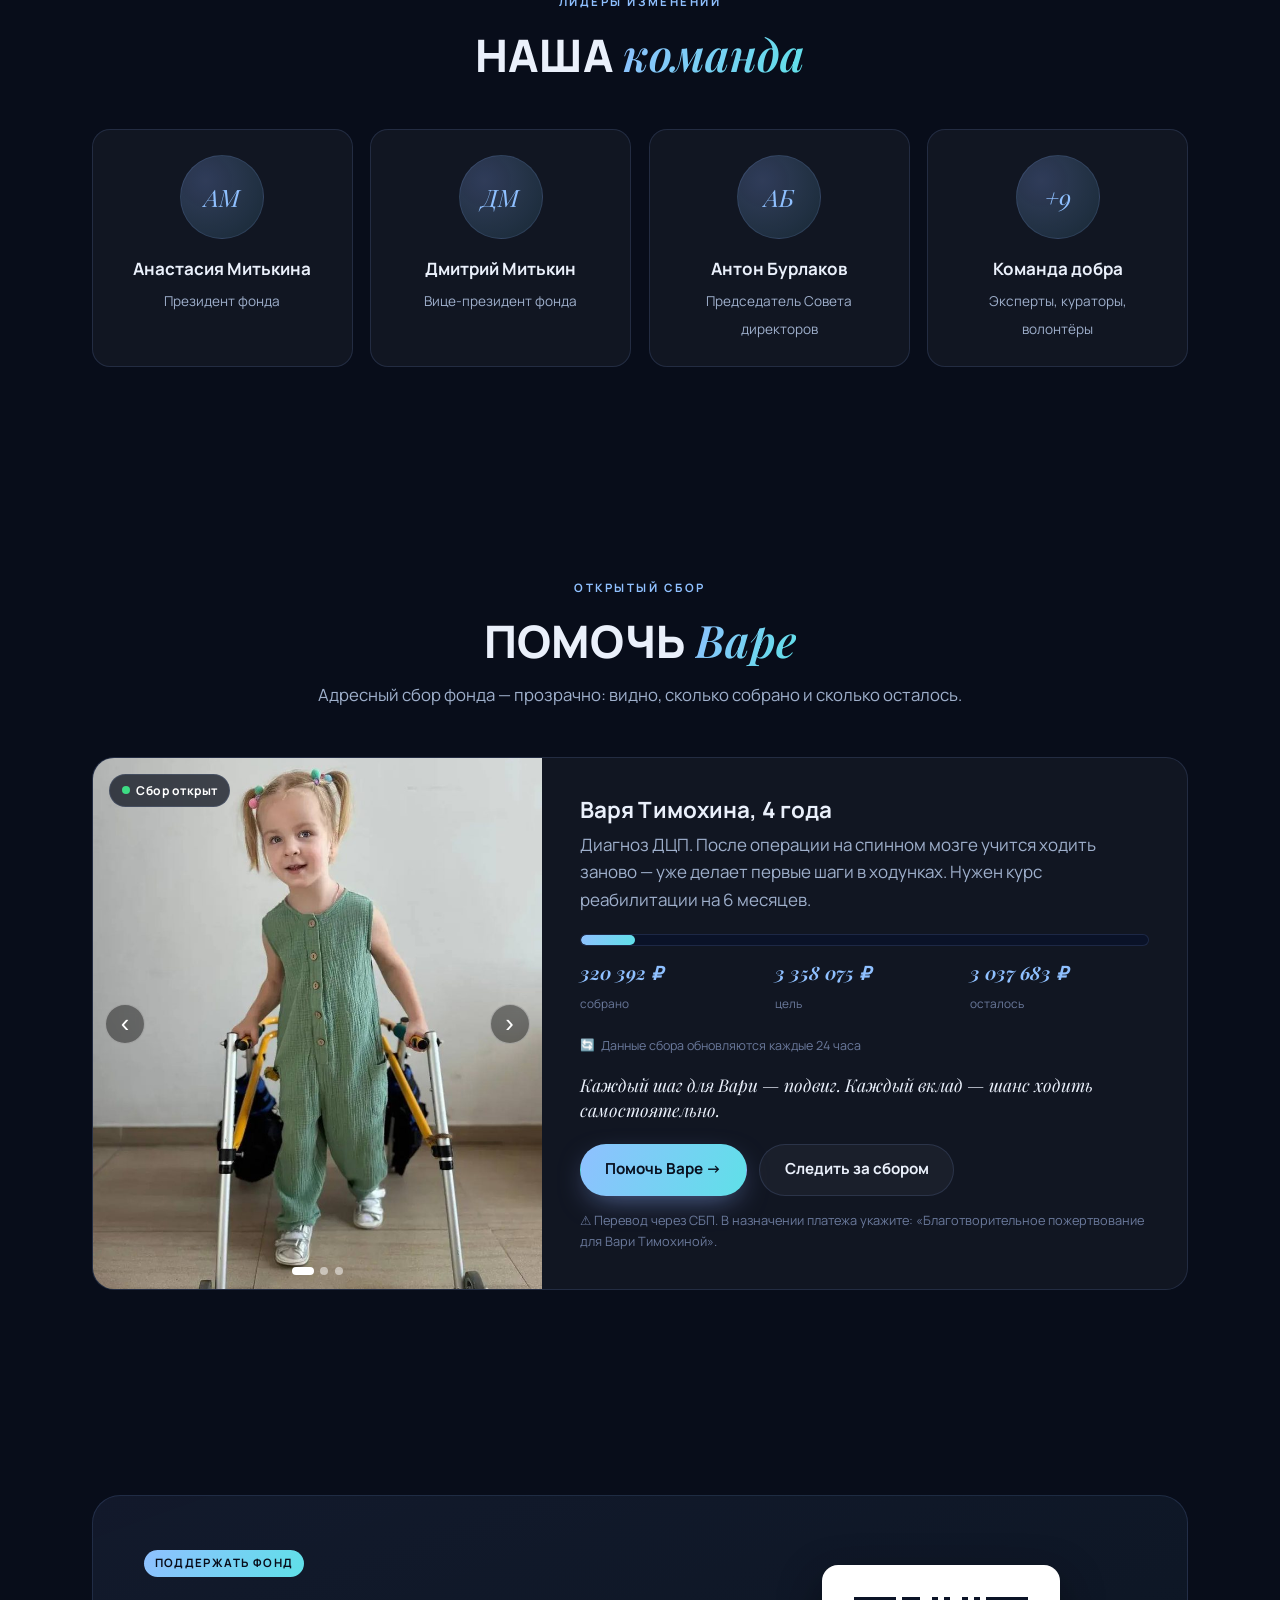
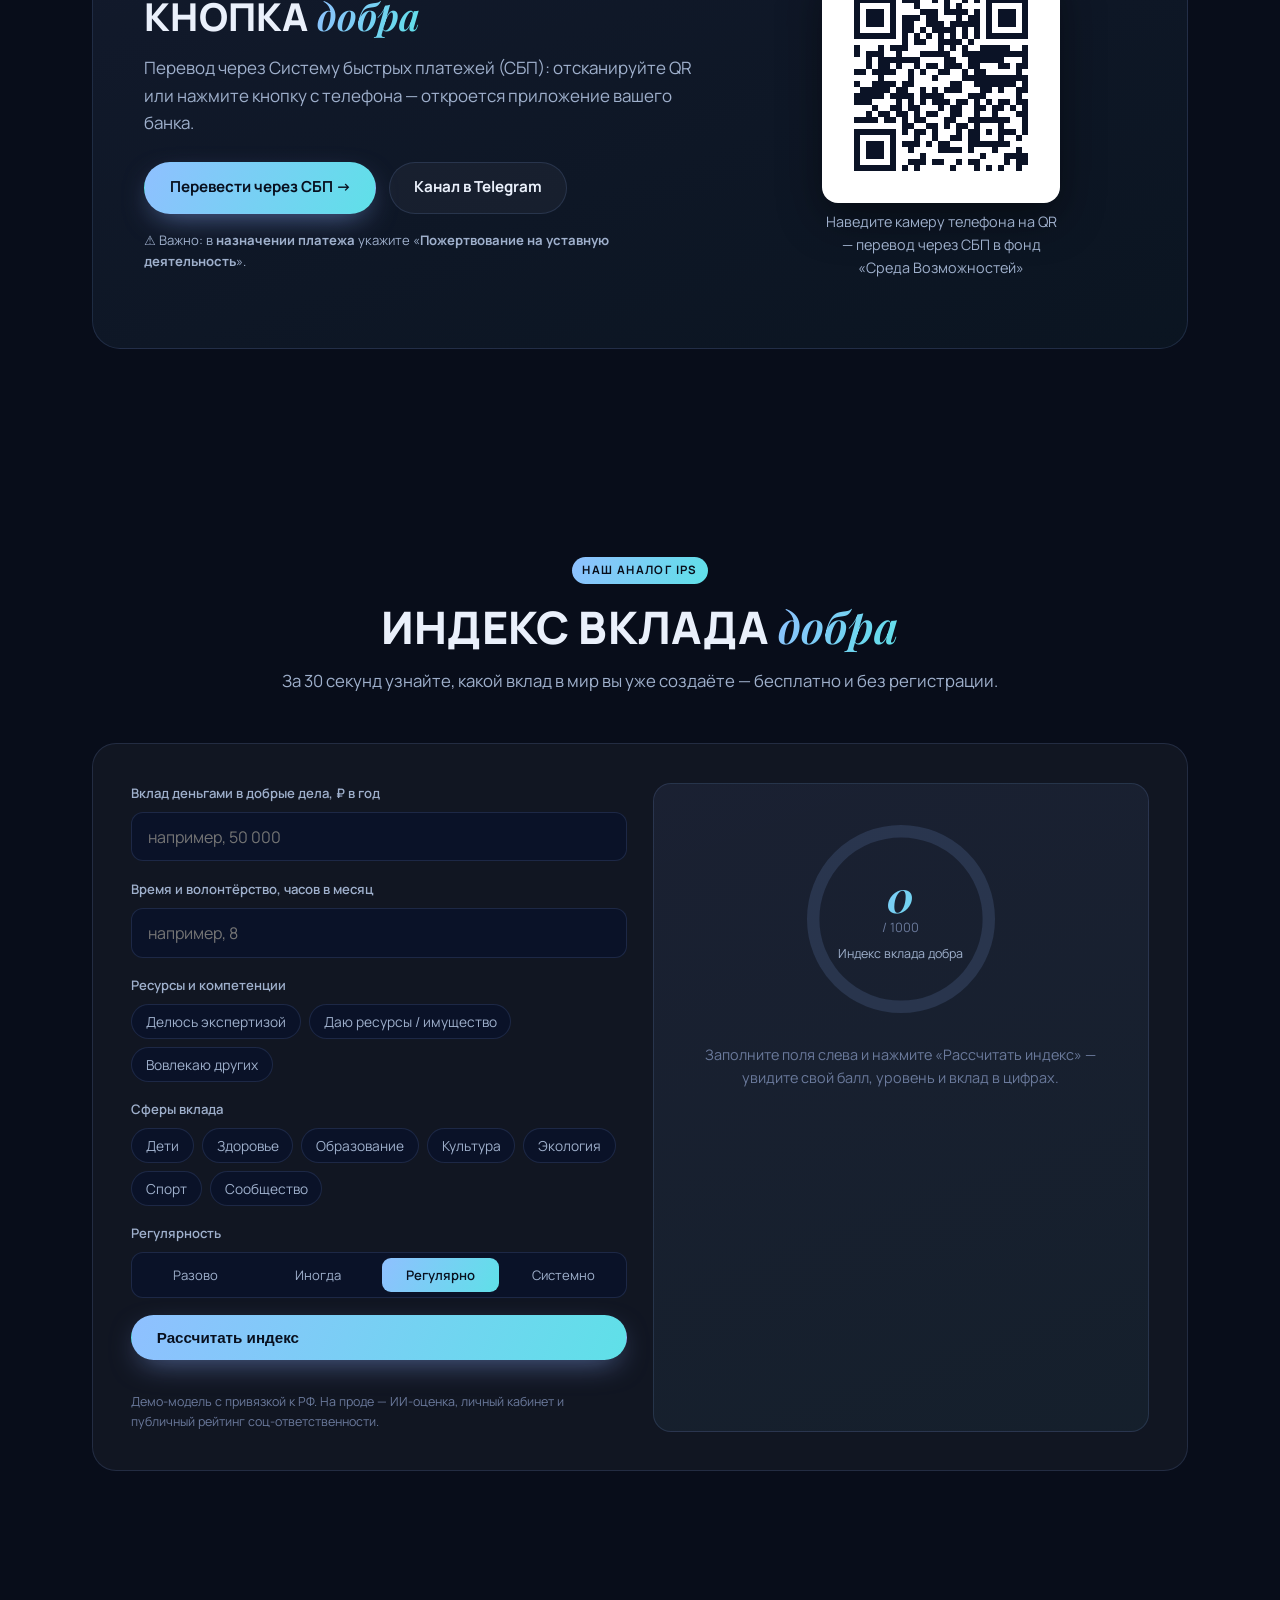
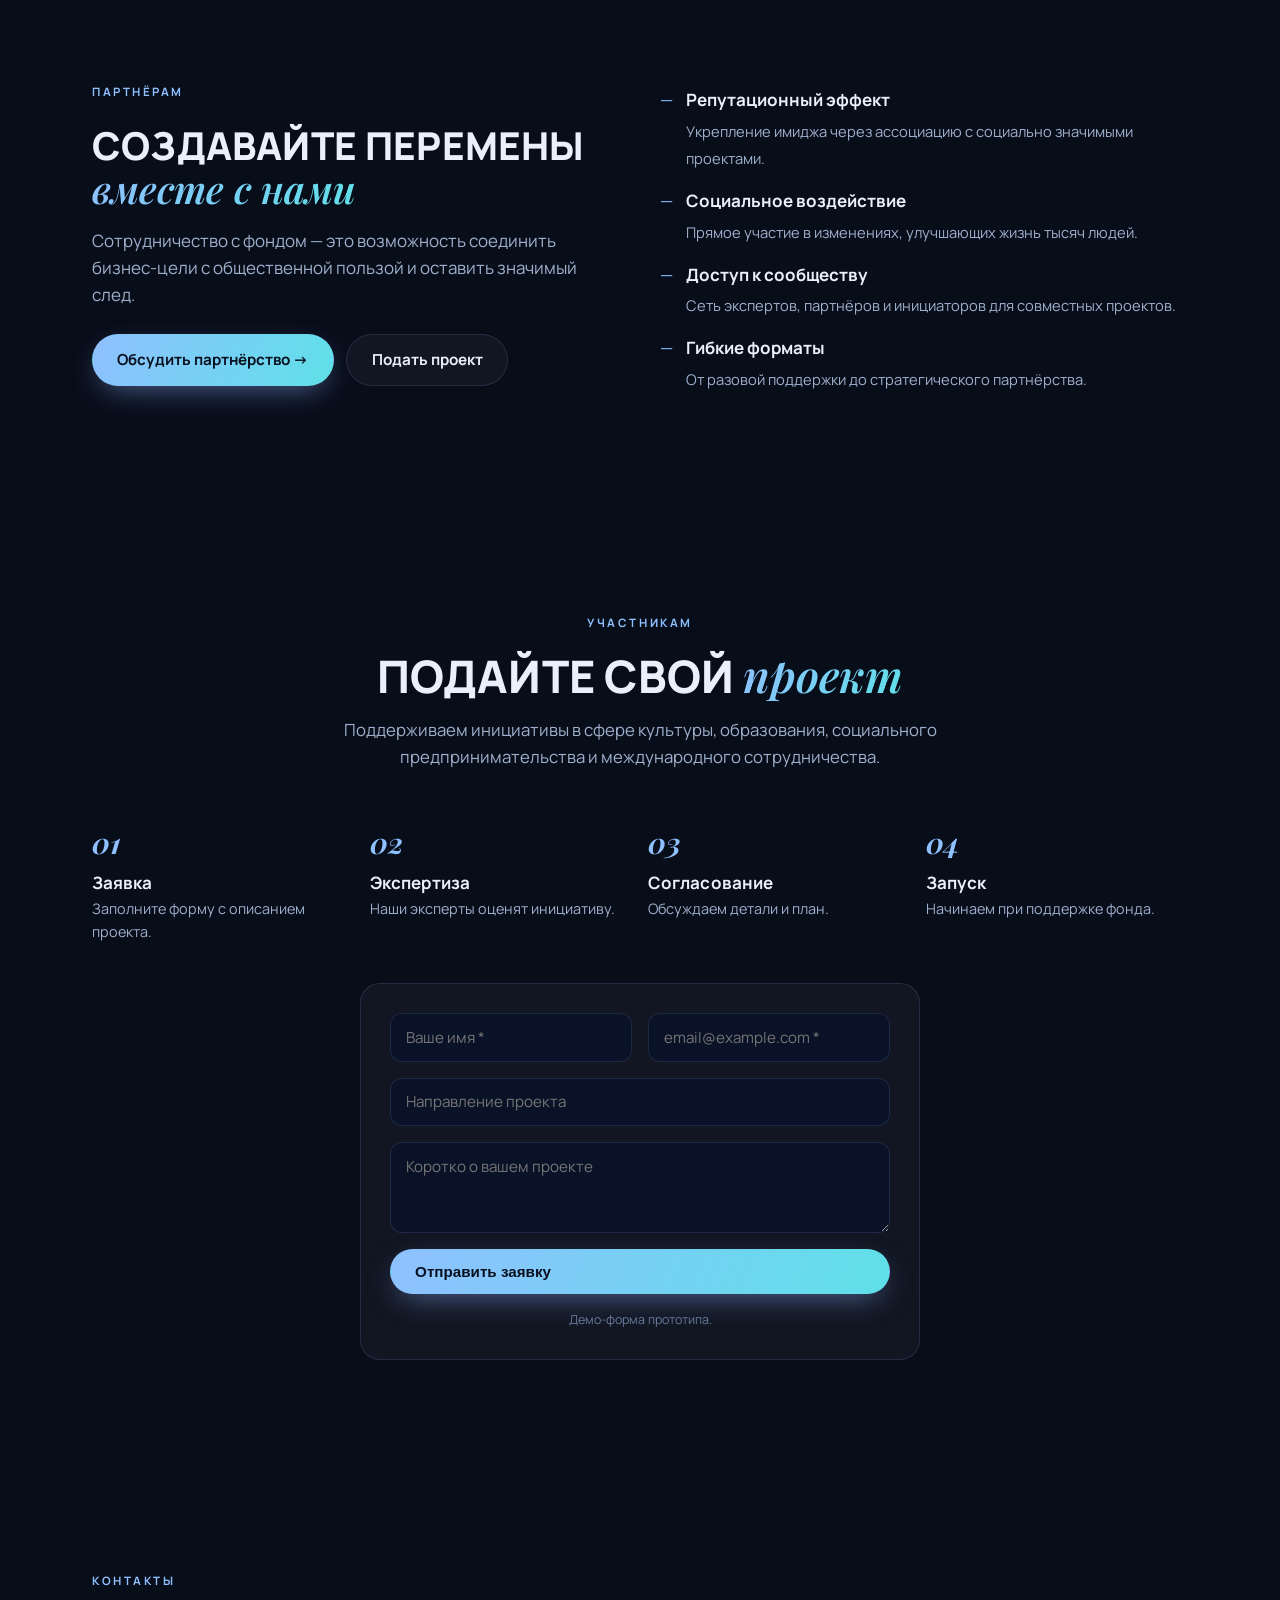
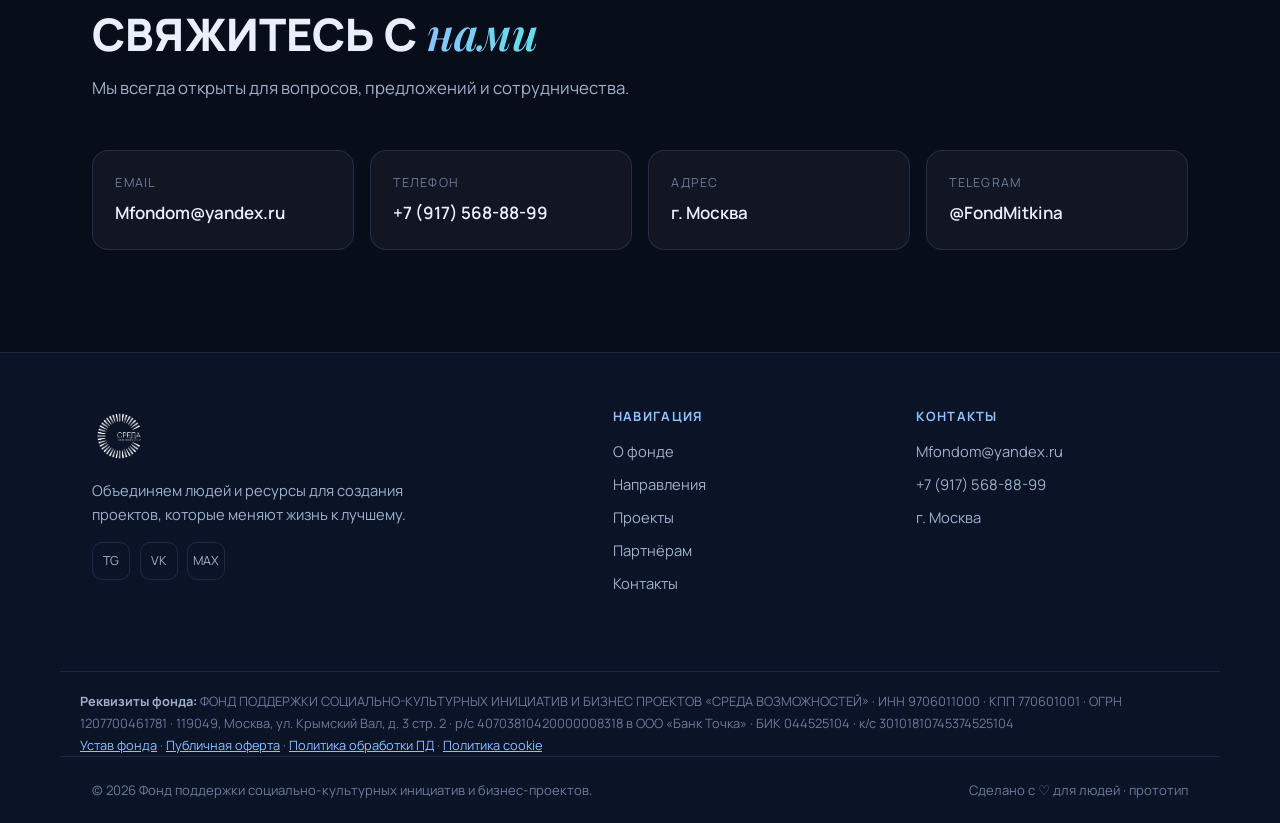
==== commit e1051d15: "feat: два новых кейса (Balance Fest 2024, Молодёжный кинофест «Мир кино») с фото; секции «Цифры»/«Ко" ====
--- a/sreda/index.html
+++ b/sreda/index.html
@@ -68,9 +68,9 @@
     <h2>Цифры, которые <span class="it">говорят</span></h2>
   </div>
   <div class="stats__grid reveal">
-    <div class="stat"><b data-count="9">0</b><span>активных проектов</span></div>
+    <div class="stat"><b data-count="17">0</b><span>активных проектов</span></div>
     <div class="stat"><b data-count="15000" data-suffix="+">0</b><span>участников и благополучателей</span></div>
-    <div class="stat"><b data-count="25" data-suffix="+">0</b><span>регионов и стран</span></div>
+    <div class="stat"><b data-count="9" data-suffix="+">0</b><span>регионов и стран</span></div>
     <div class="stat"><b data-count="120" data-suffix="+">0</b><span>партнёров и экспертов</span></div>
     <div class="stat"><b data-count="90" data-suffix="%">0</b><span>проектов продолжают развитие</span></div>
   </div>
@@ -94,8 +94,9 @@
       <div class="vm">
         <div><h4>Видение</h4><p>Мир, где социальная ответственность — норма, а бизнес, культура и общество
           действуют в гармонии, создавая устойчивые изменения для будущих поколений.</p></div>
-        <div><h4>Миссия</h4><p>Объединять ресурсы, идеи и людей для проектов, которые приносят
-          долгосрочную пользу обществу и формируют культуру созидания.</p></div>
+        <div><h4>Миссия</h4><p>Объединять людей, организации, бизнес, государство и общество для поддержки
+          и развития социальных, культурных и благотворительных инициатив — создавая условия, где значимые
+          проекты получают ресурсы, финансирование, экспертную поддержку и сильное сообщество единомышленников.</p></div>
       </div>
     </div>
   </div>
@@ -147,8 +148,8 @@
   <div class="section__head reveal center"><span class="eyebrow">Лидеры изменений</span><h2>Наша <span class="it">команда</span></h2></div>
   <div class="team__grid reveal">
     <figure class="member"><div class="member__ph">АМ</div><b>Анастасия Митькина</b><span>Президент фонда</span></figure>
-    <figure class="member"><div class="member__ph">ДМ</div><b>Дмитрий Митькин</b><span>Вице-президент, предприниматель</span></figure>
-    <figure class="member"><div class="member__ph">АБ</div><b>Антон Бурдаков</b><span>Председатель совета директоров</span></figure>
+    <figure class="member"><div class="member__ph">ДМ</div><b>Дмитрий Митькин</b><span>Вице-президент фонда</span></figure>
+    <figure class="member"><div class="member__ph">АБ</div><b>Антон Бурлаков</b><span>Председатель Совета директоров</span></figure>
     <figure class="member"><div class="member__ph">+9</div><b>Команда добра</b><span>Эксперты, кураторы, волонтёры</span></figure>
   </div>
 </section>
--- a/sreda/assets/css/style.css
+++ b/sreda/assets/css/style.css
@@ -137,6 +137,8 @@
   background:radial-gradient(circle at 30% 30%,rgba(143,176,255,.25),rgba(95,224,232,.1));border:1px solid var(--border)}
 .member b{display:block;margin-bottom:.25rem}
 .member span{color:var(--muted);font-size:.85rem}
+.member__ph{overflow:hidden}
+.member__ph img{width:100%;height:100%;object-fit:cover}
 
 /* dobro */
 .dobro__wrap{display:grid;grid-template-columns:1.3fr .9fr;gap:2.5rem;align-items:center;
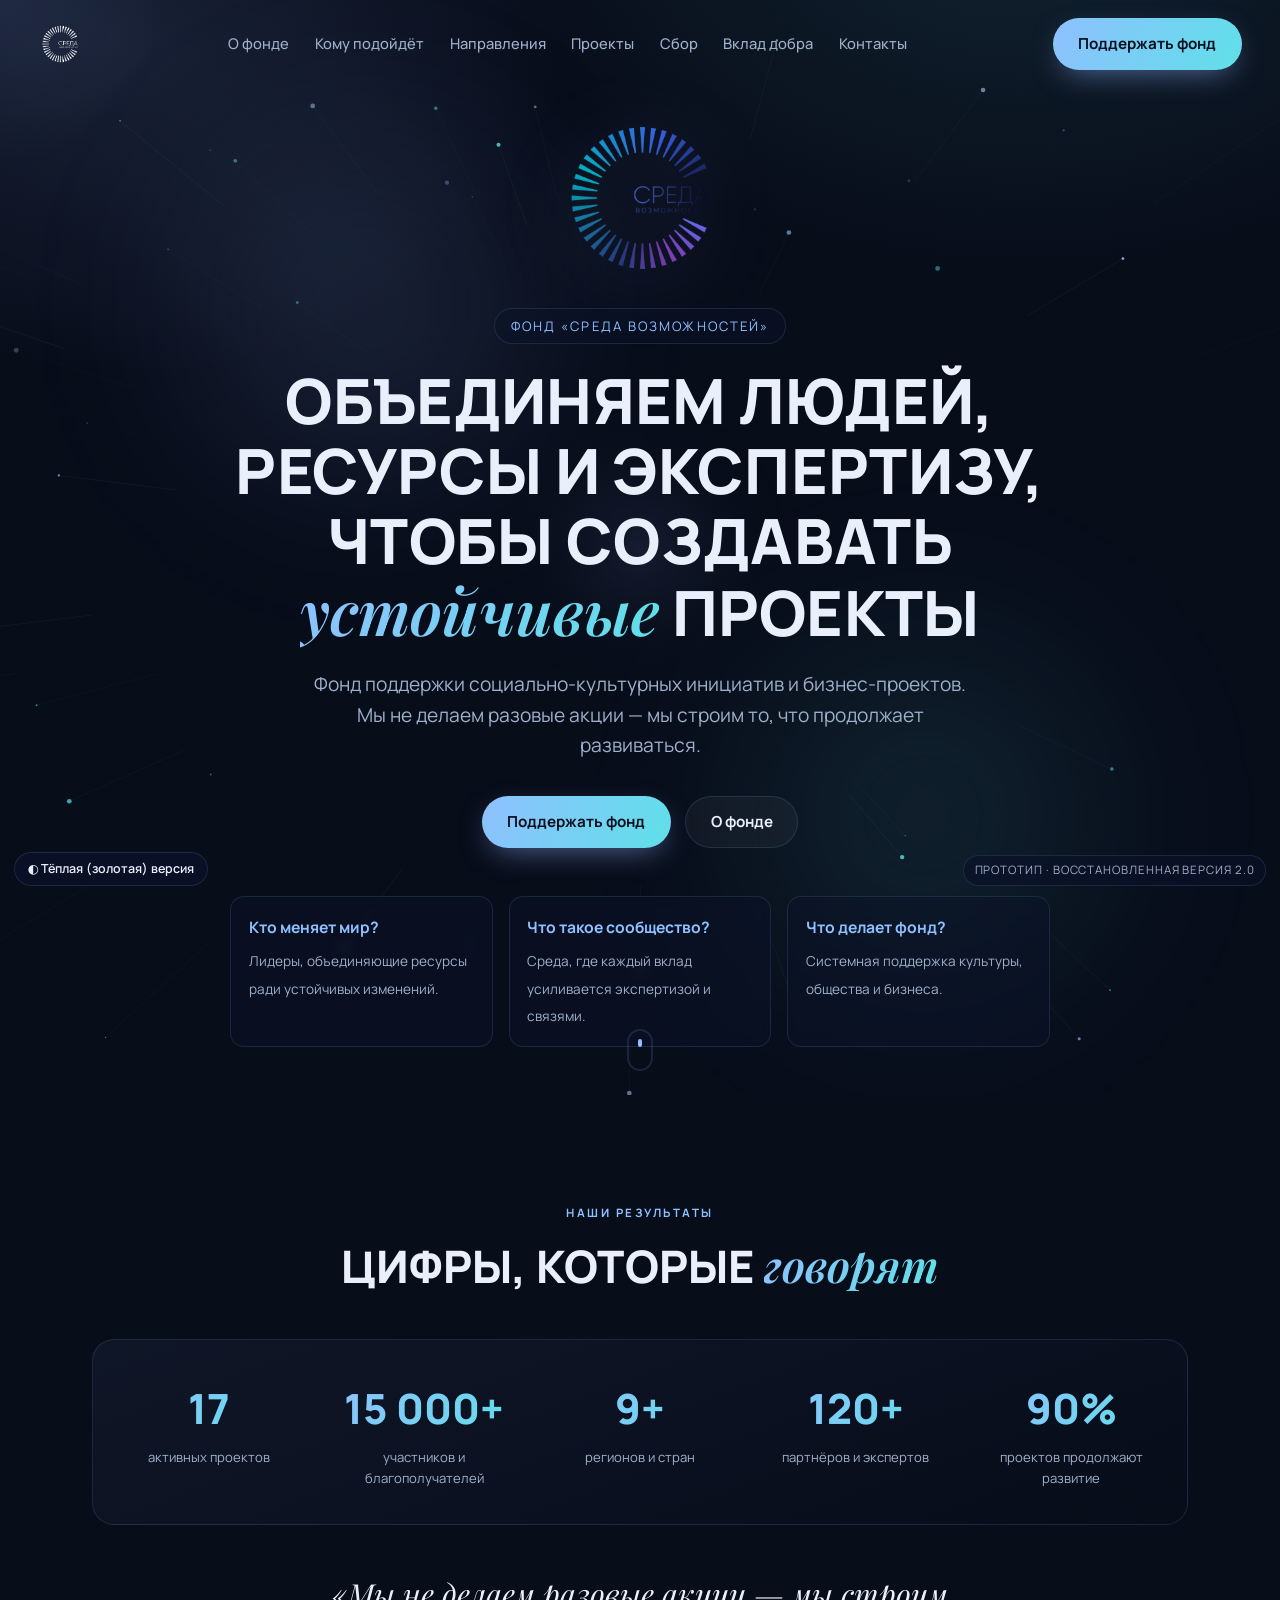
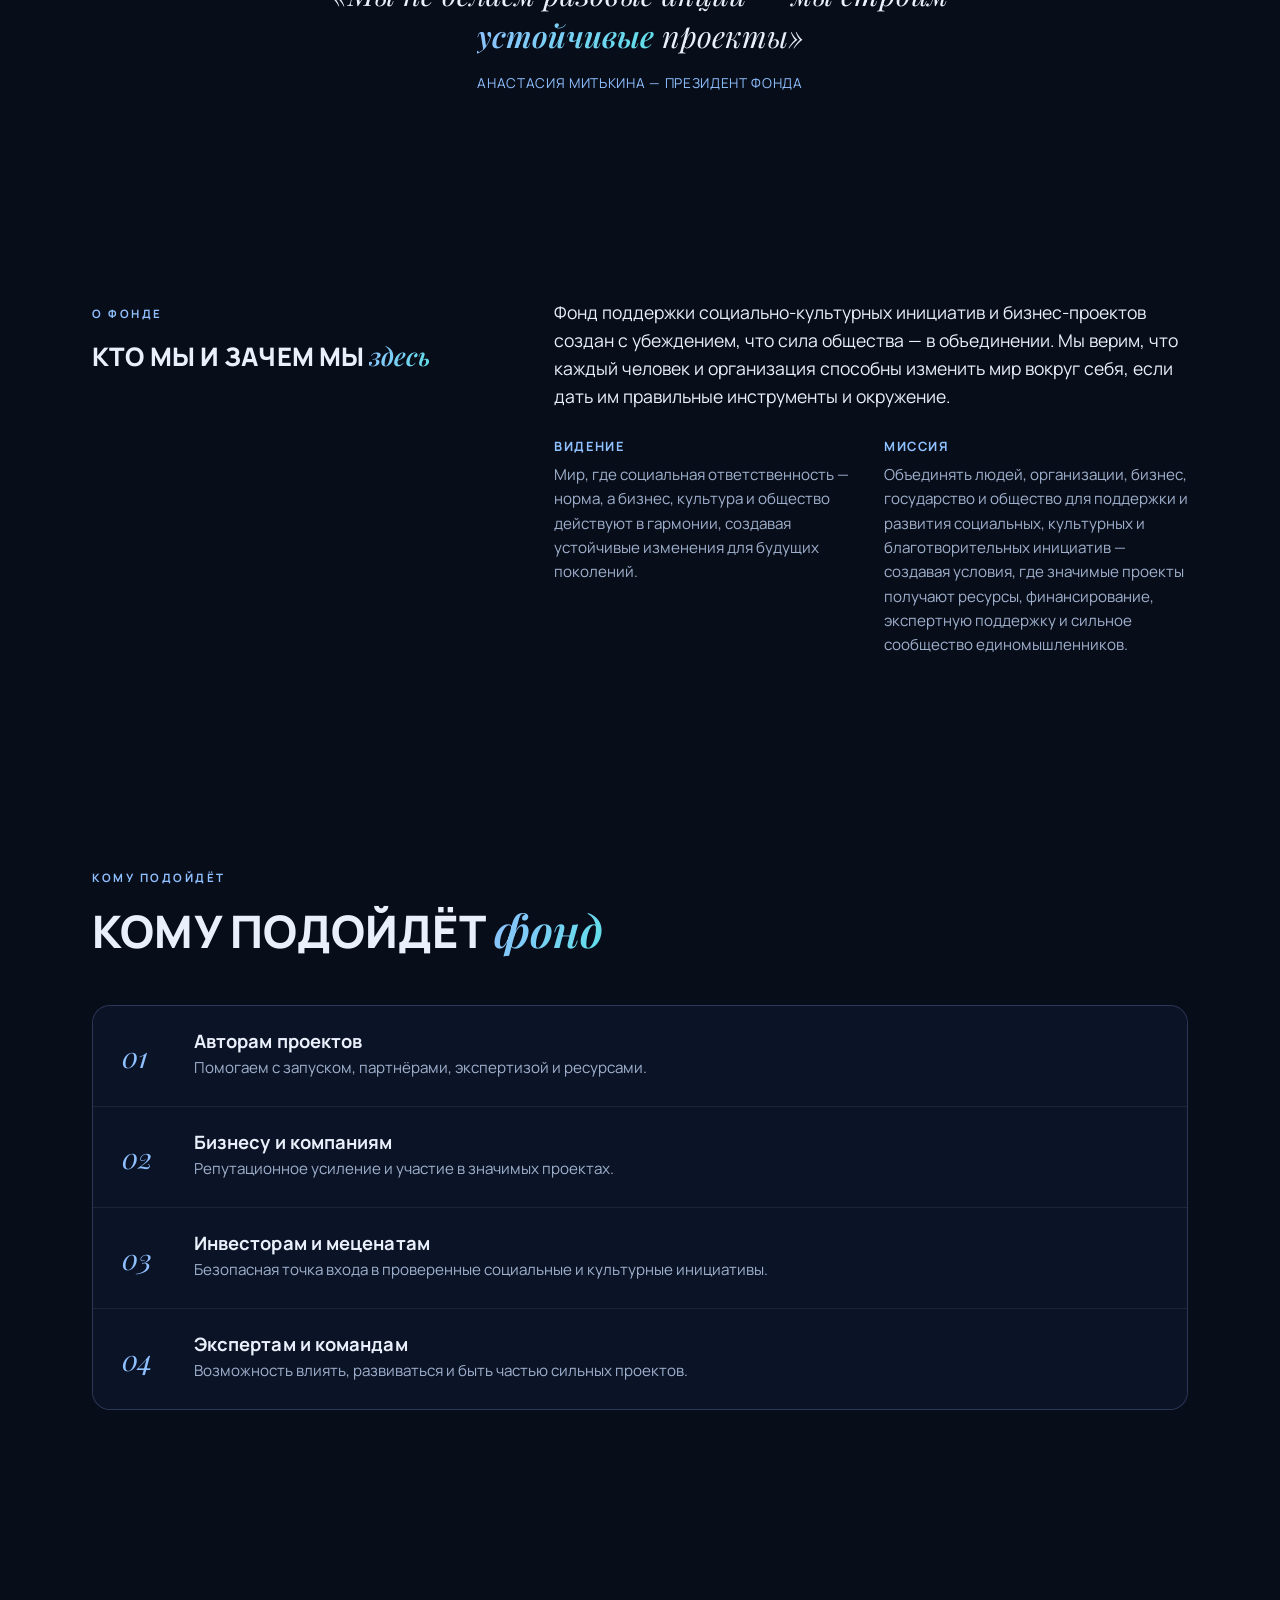
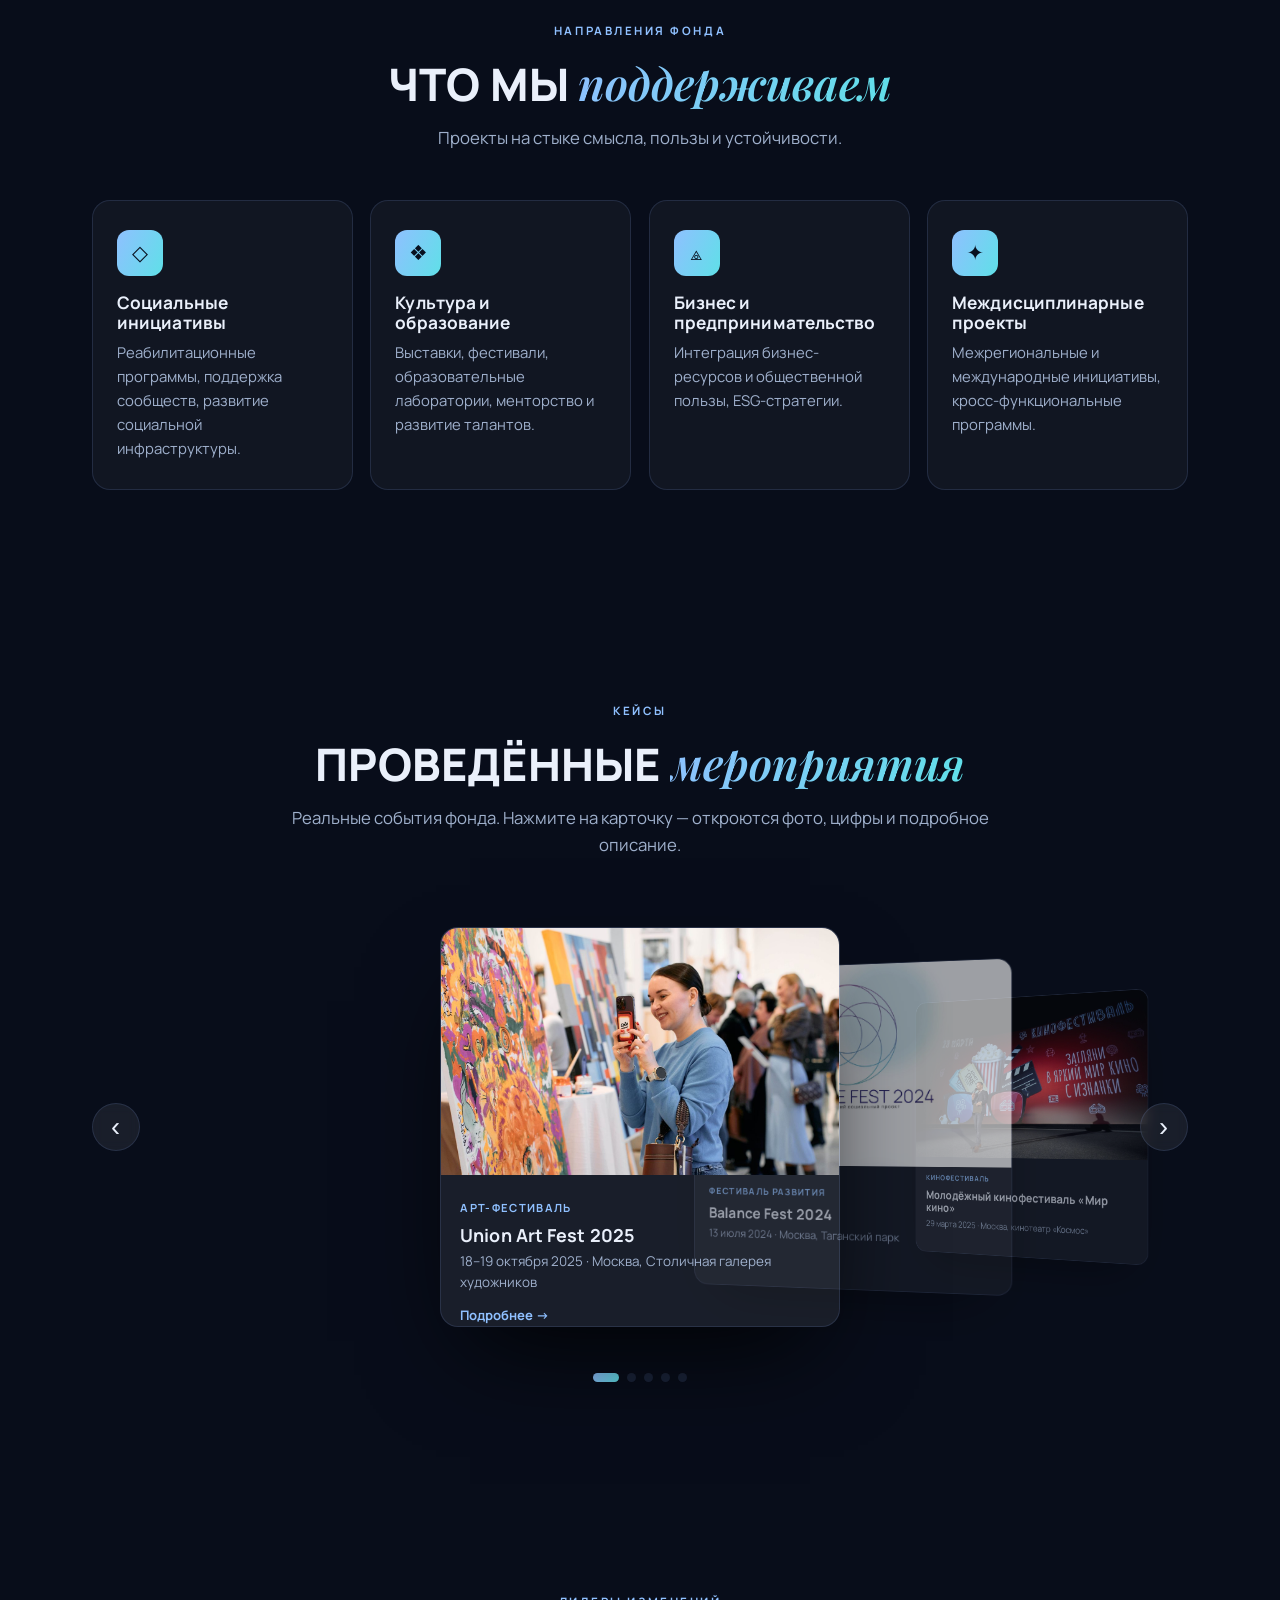
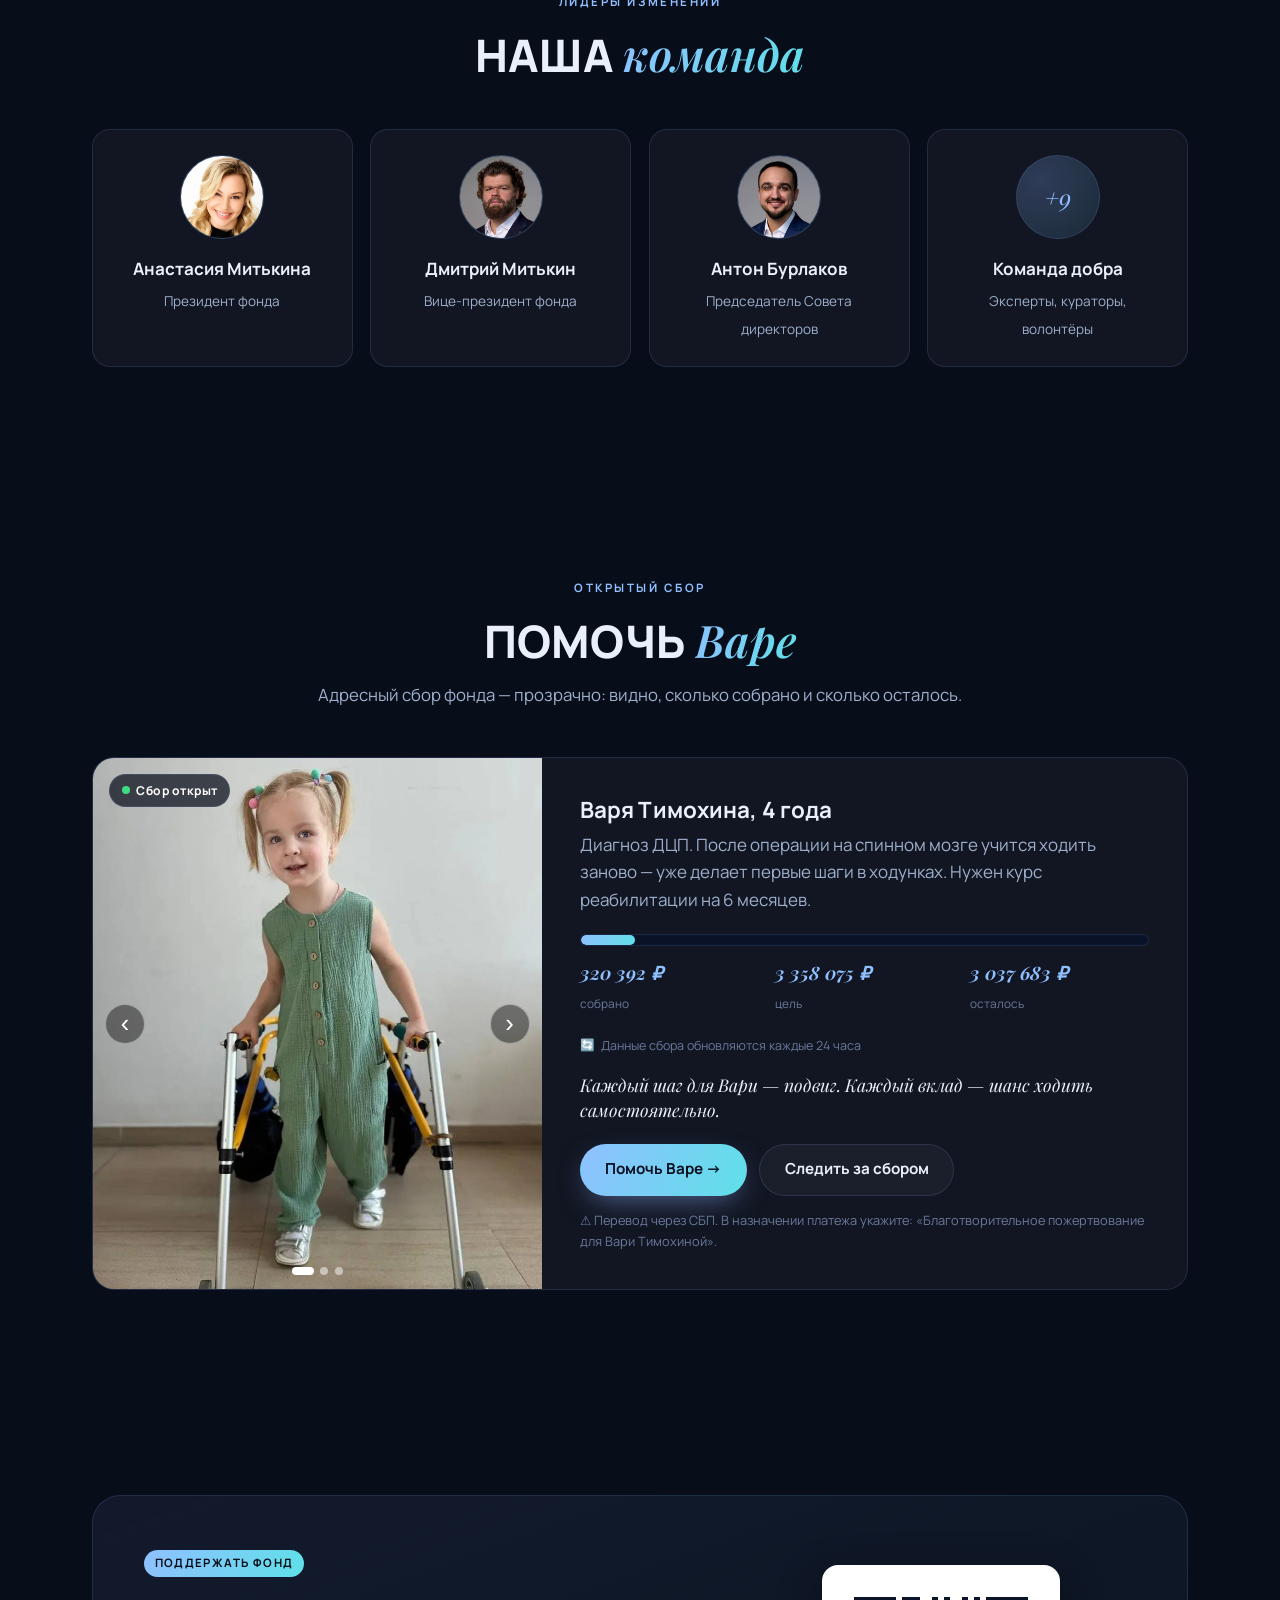
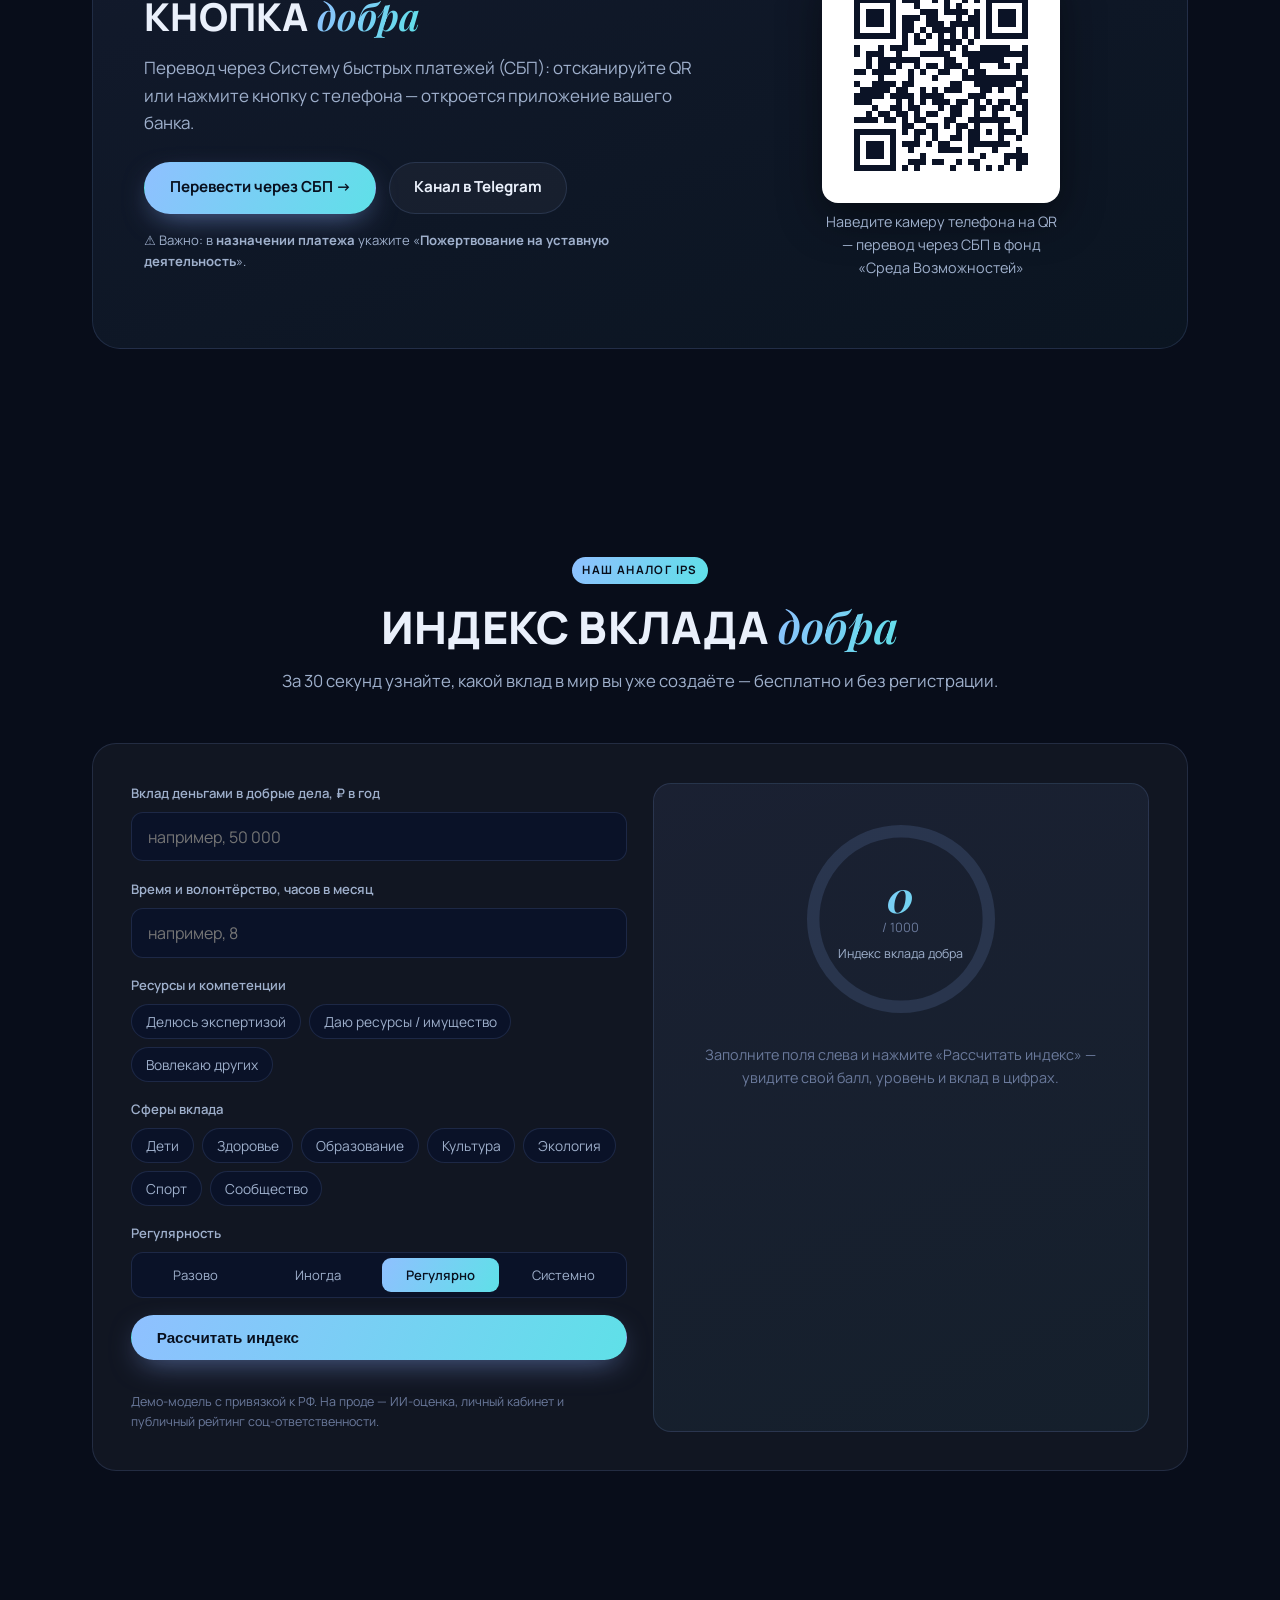
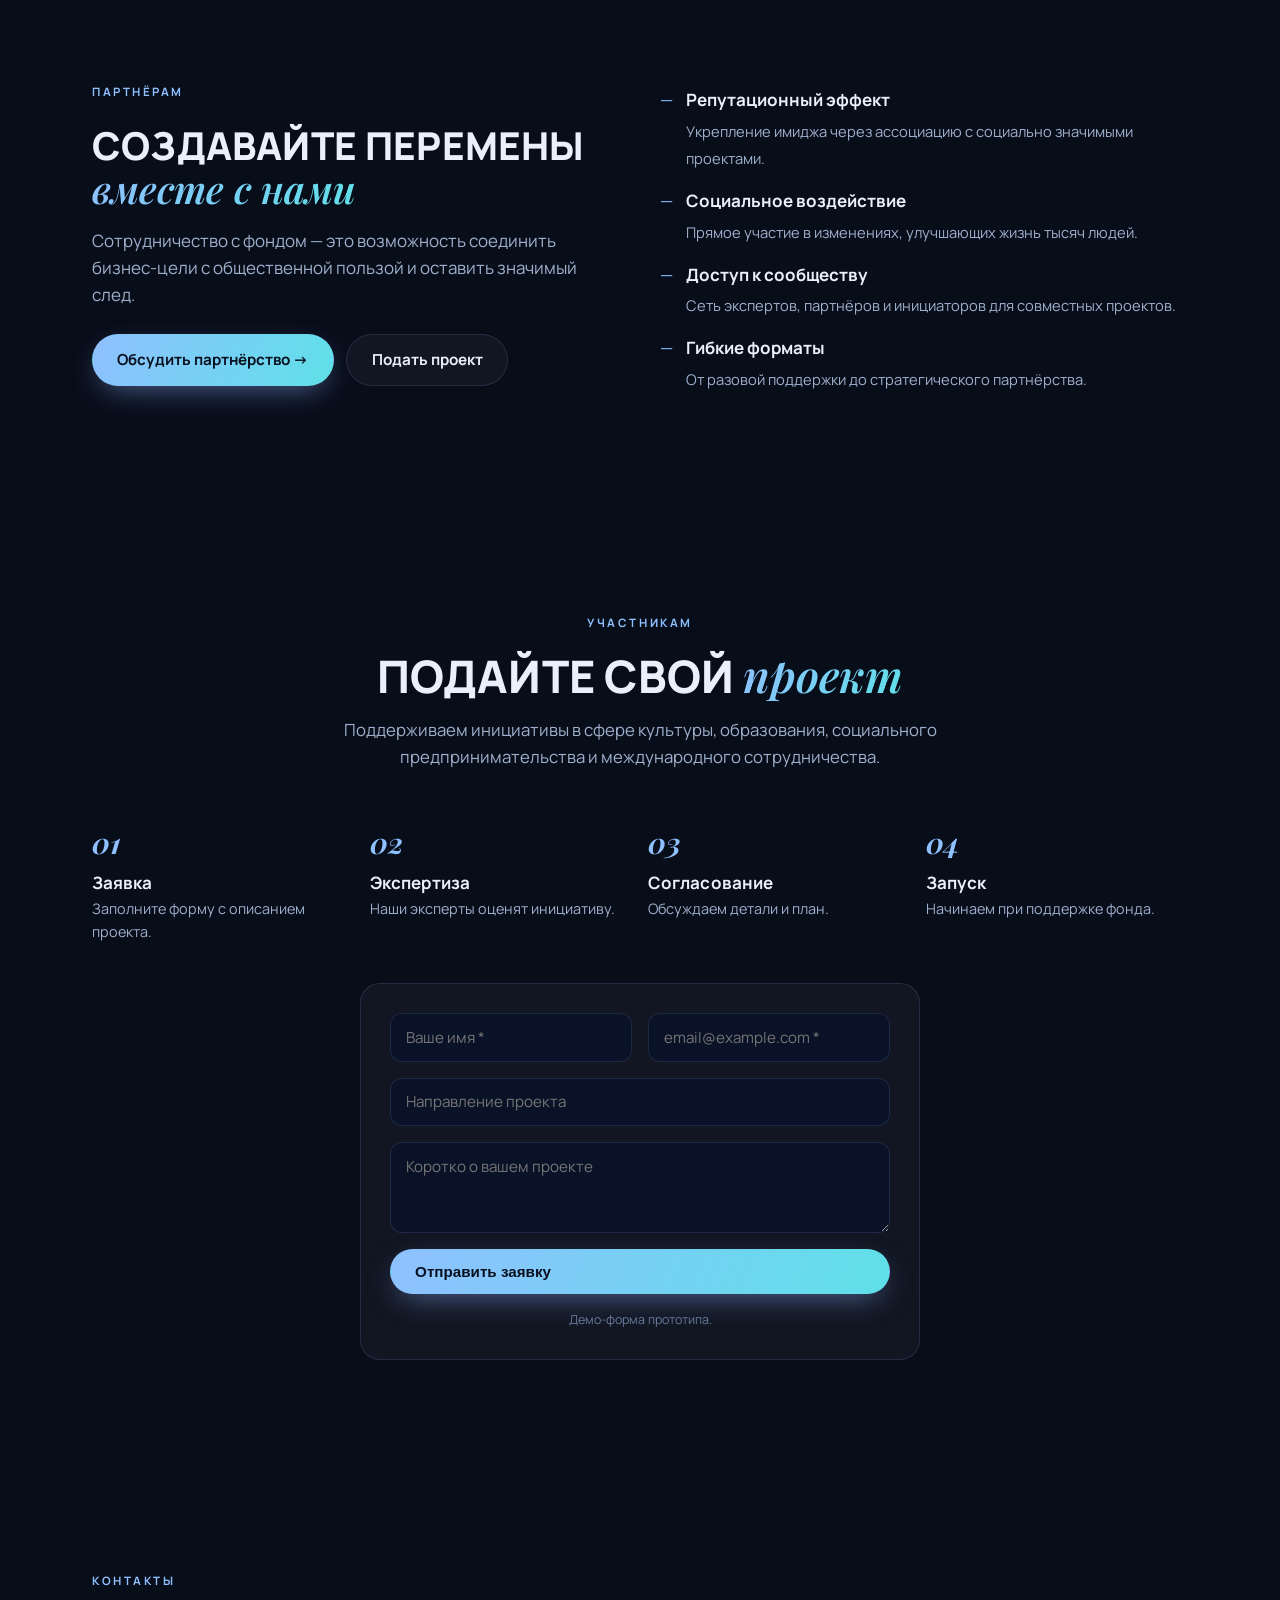
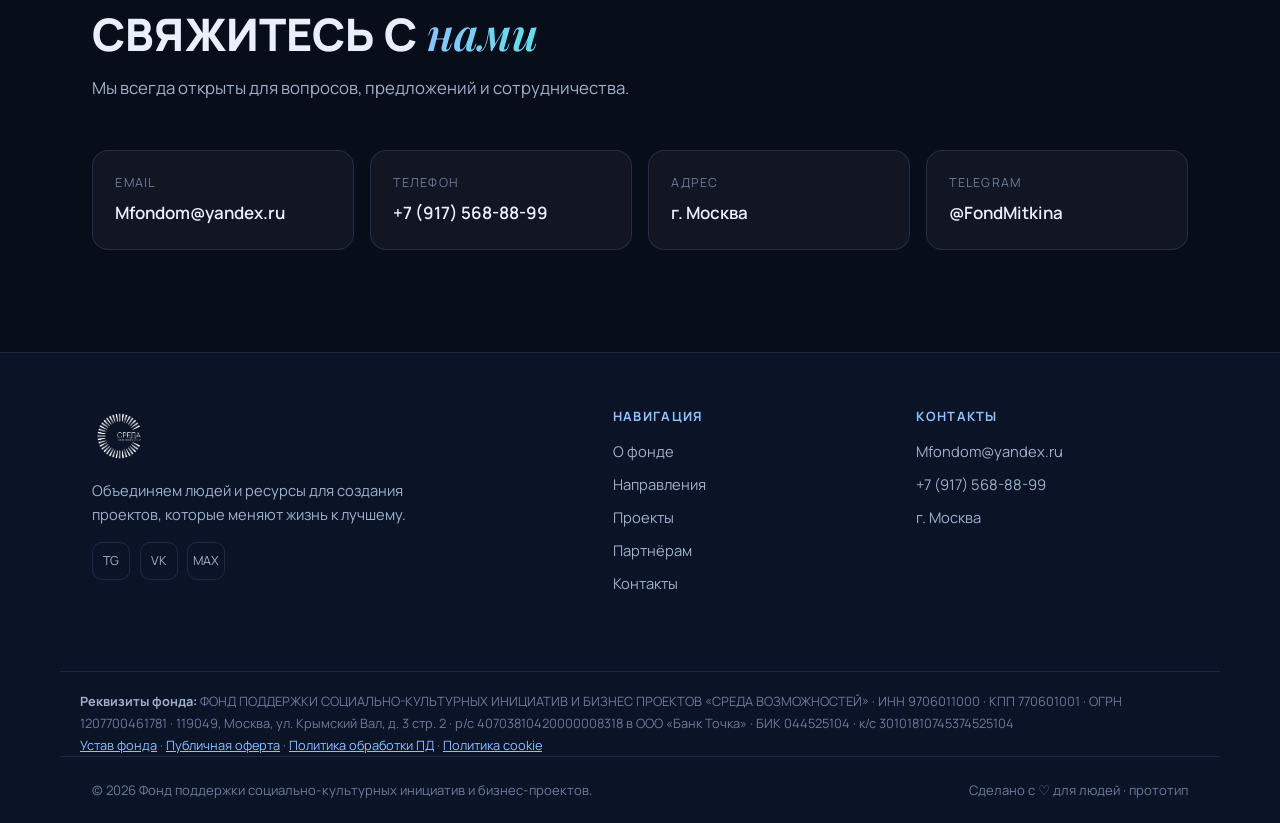
==== commit e43e69c9: "feat: реальные фото команды (Митькина/Митькин/Бурлаков) вместо монограмм в обеих версиях Co-Authored" ====
--- a/sreda/index.html
+++ b/sreda/index.html
@@ -147,9 +147,9 @@
 <section class="section team" id="team">
   <div class="section__head reveal center"><span class="eyebrow">Лидеры изменений</span><h2>Наша <span class="it">команда</span></h2></div>
   <div class="team__grid reveal">
-    <figure class="member"><div class="member__ph">АМ</div><b>Анастасия Митькина</b><span>Президент фонда</span></figure>
-    <figure class="member"><div class="member__ph">ДМ</div><b>Дмитрий Митькин</b><span>Вице-президент фонда</span></figure>
-    <figure class="member"><div class="member__ph">АБ</div><b>Антон Бурлаков</b><span>Председатель Совета директоров</span></figure>
+    <figure class="member"><div class="member__ph"><img src="assets/img/team-mitkina.jpg" alt="Анастасия Митькина" loading="lazy"></div><b>Анастасия Митькина</b><span>Президент фонда</span></figure>
+    <figure class="member"><div class="member__ph"><img src="assets/img/team-mitkin.jpg" alt="Дмитрий Митькин" loading="lazy"></div><b>Дмитрий Митькин</b><span>Вице-президент фонда</span></figure>
+    <figure class="member"><div class="member__ph"><img src="assets/img/team-burlakov.jpg" alt="Антон Бурлаков" loading="lazy"></div><b>Антон Бурлаков</b><span>Председатель Совета директоров</span></figure>
     <figure class="member"><div class="member__ph">+9</div><b>Команда добра</b><span>Эксперты, кураторы, волонтёры</span></figure>
   </div>
 </section>
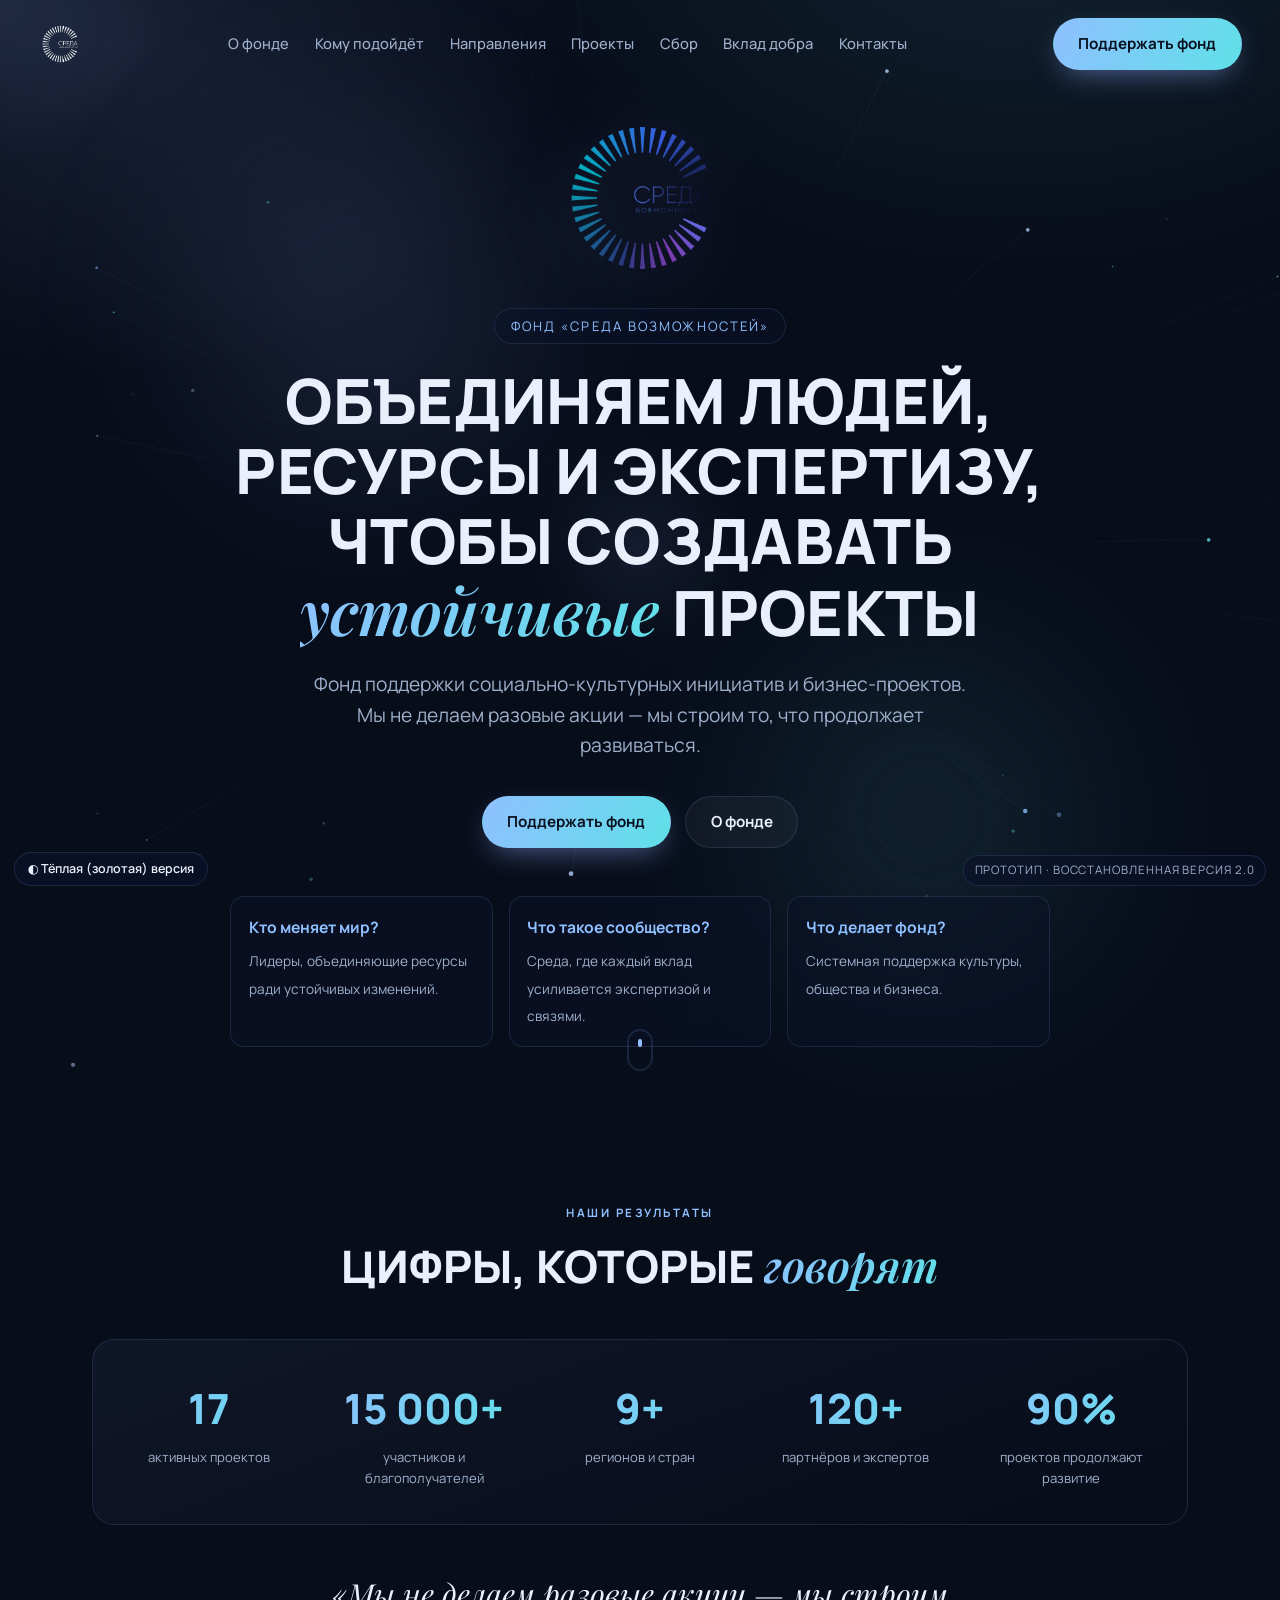
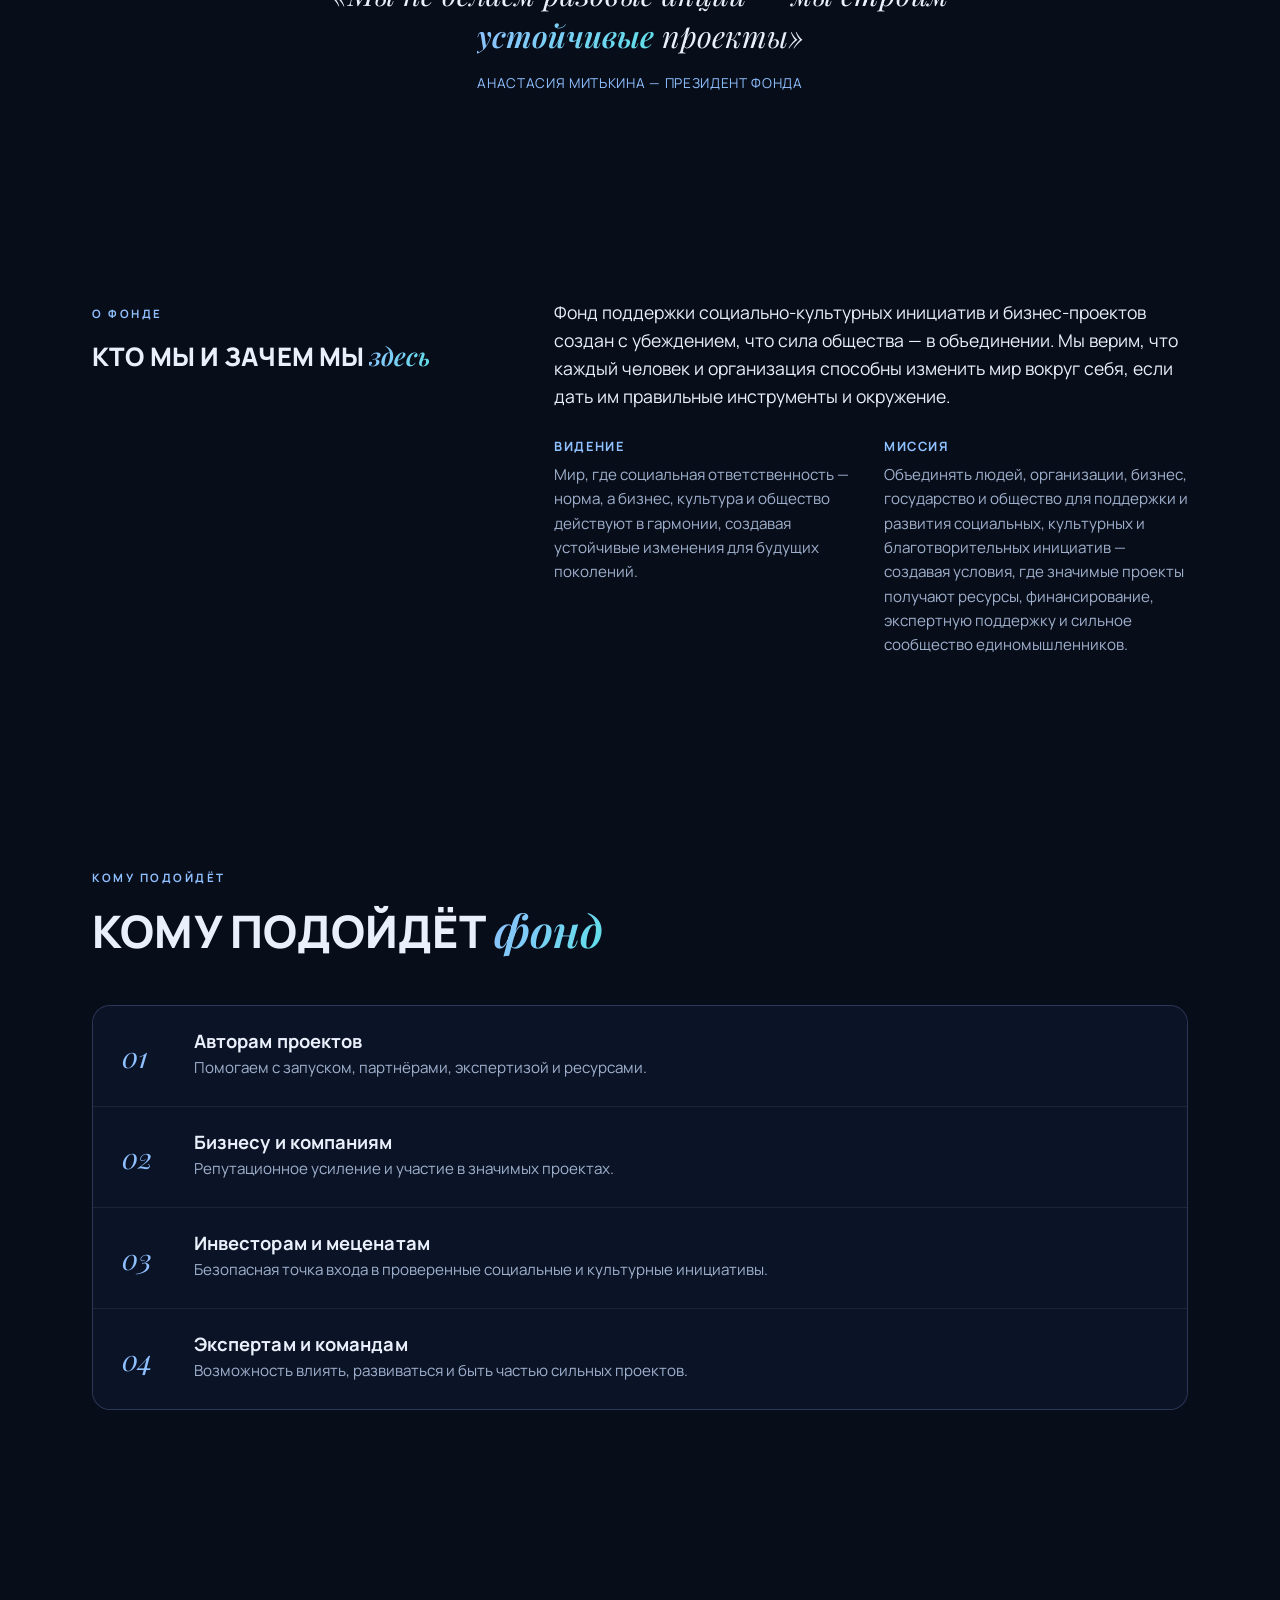
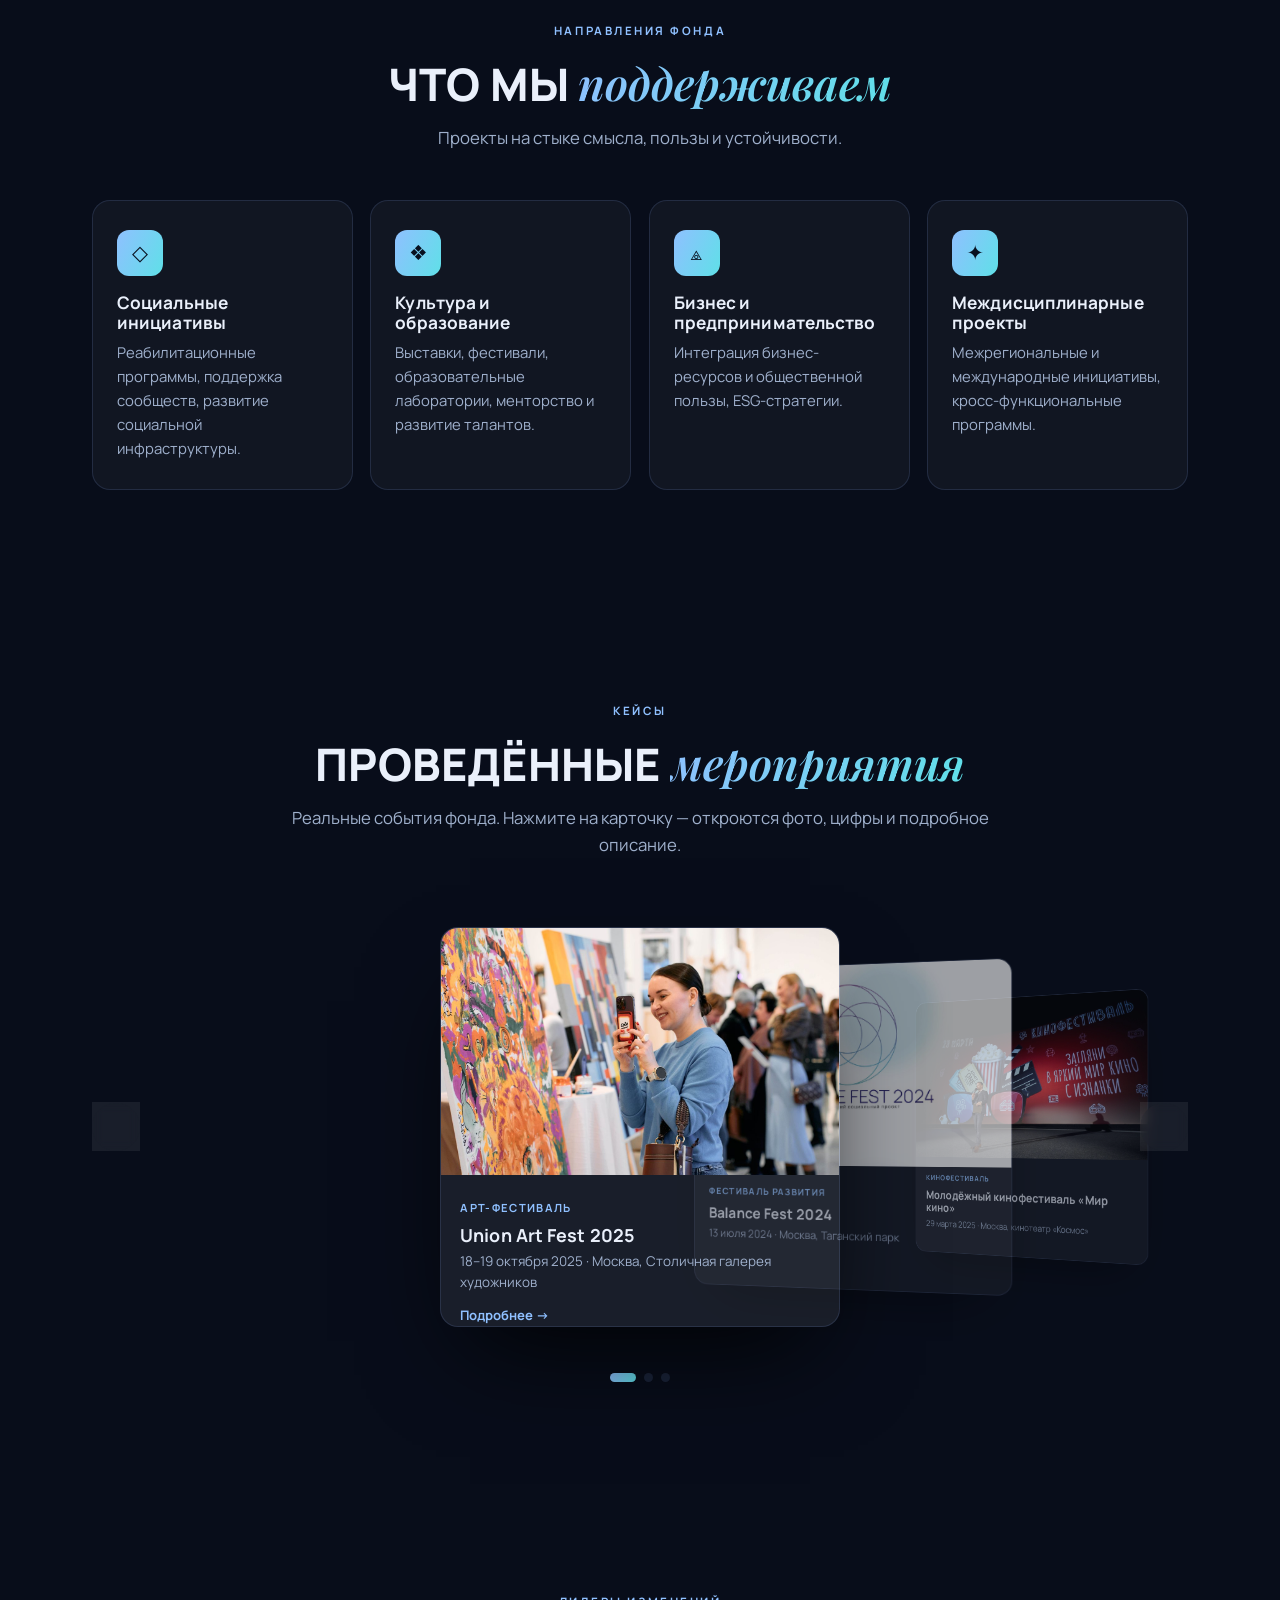
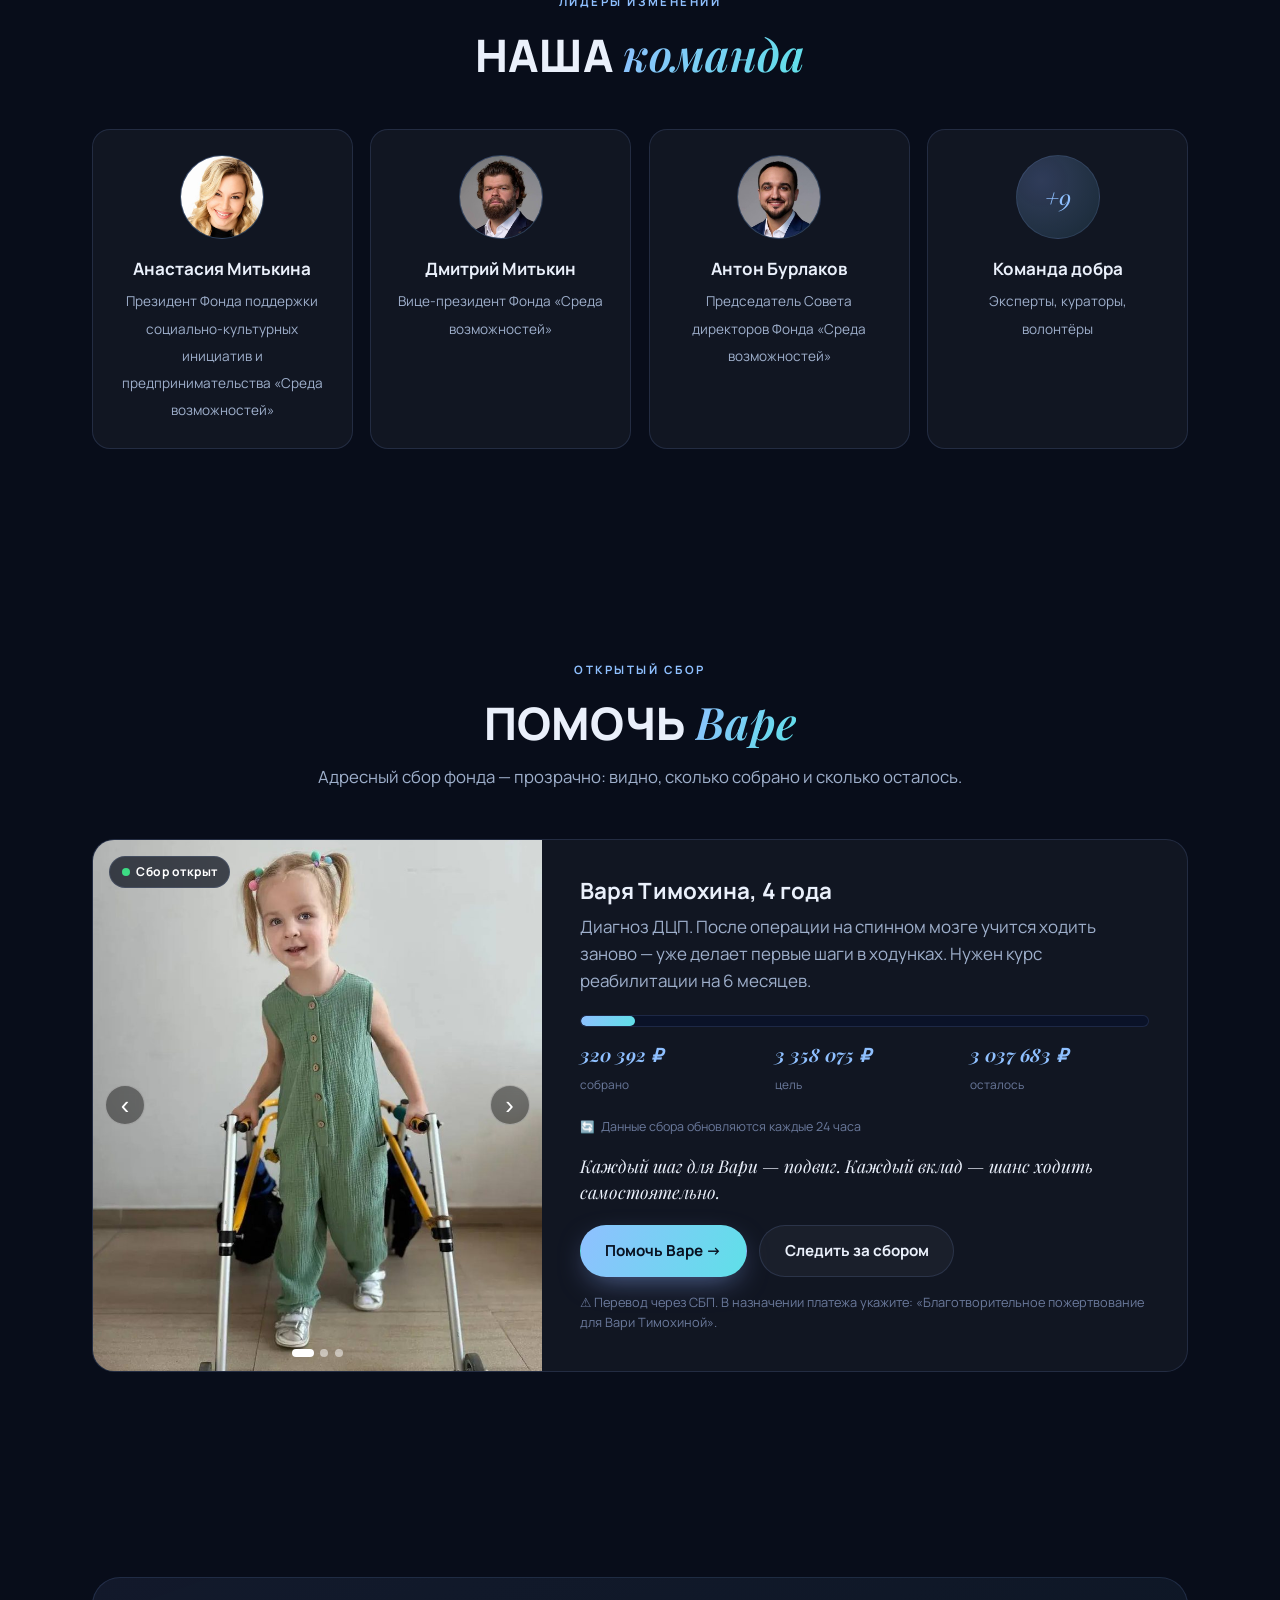
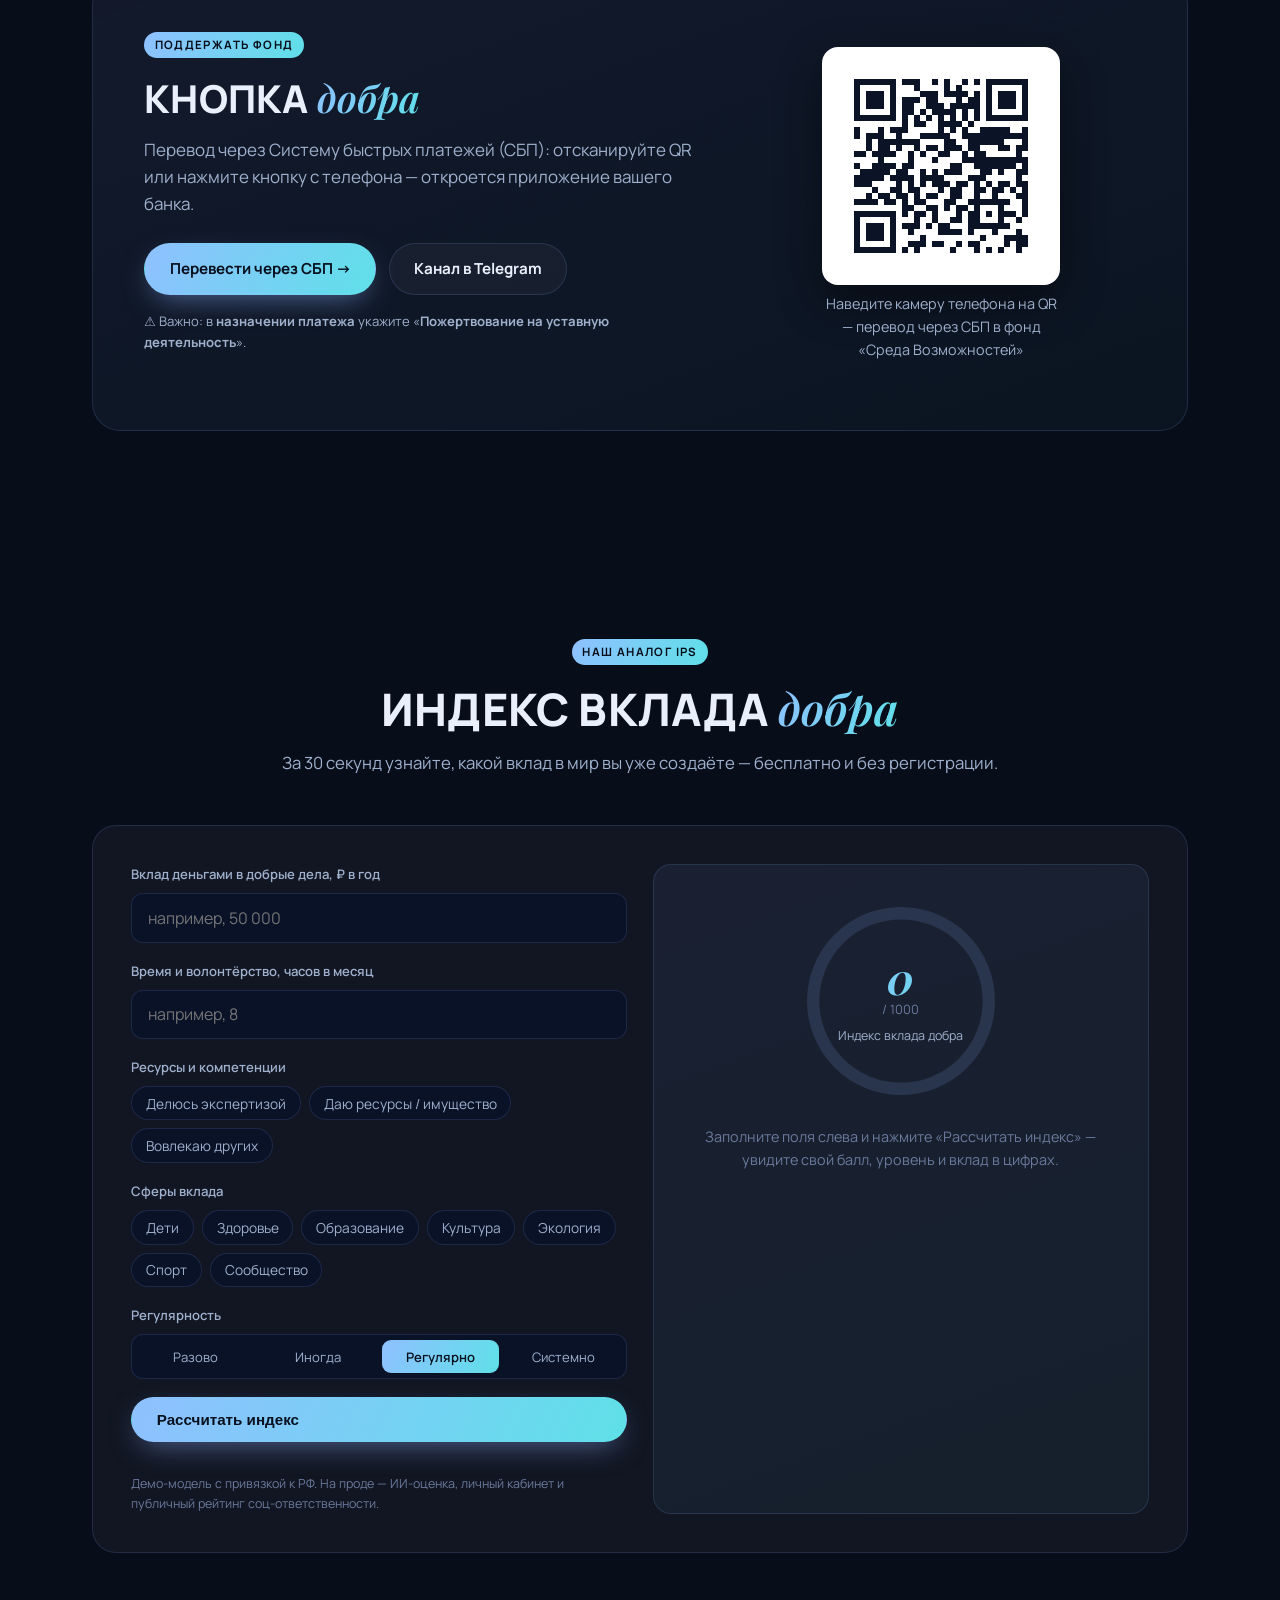
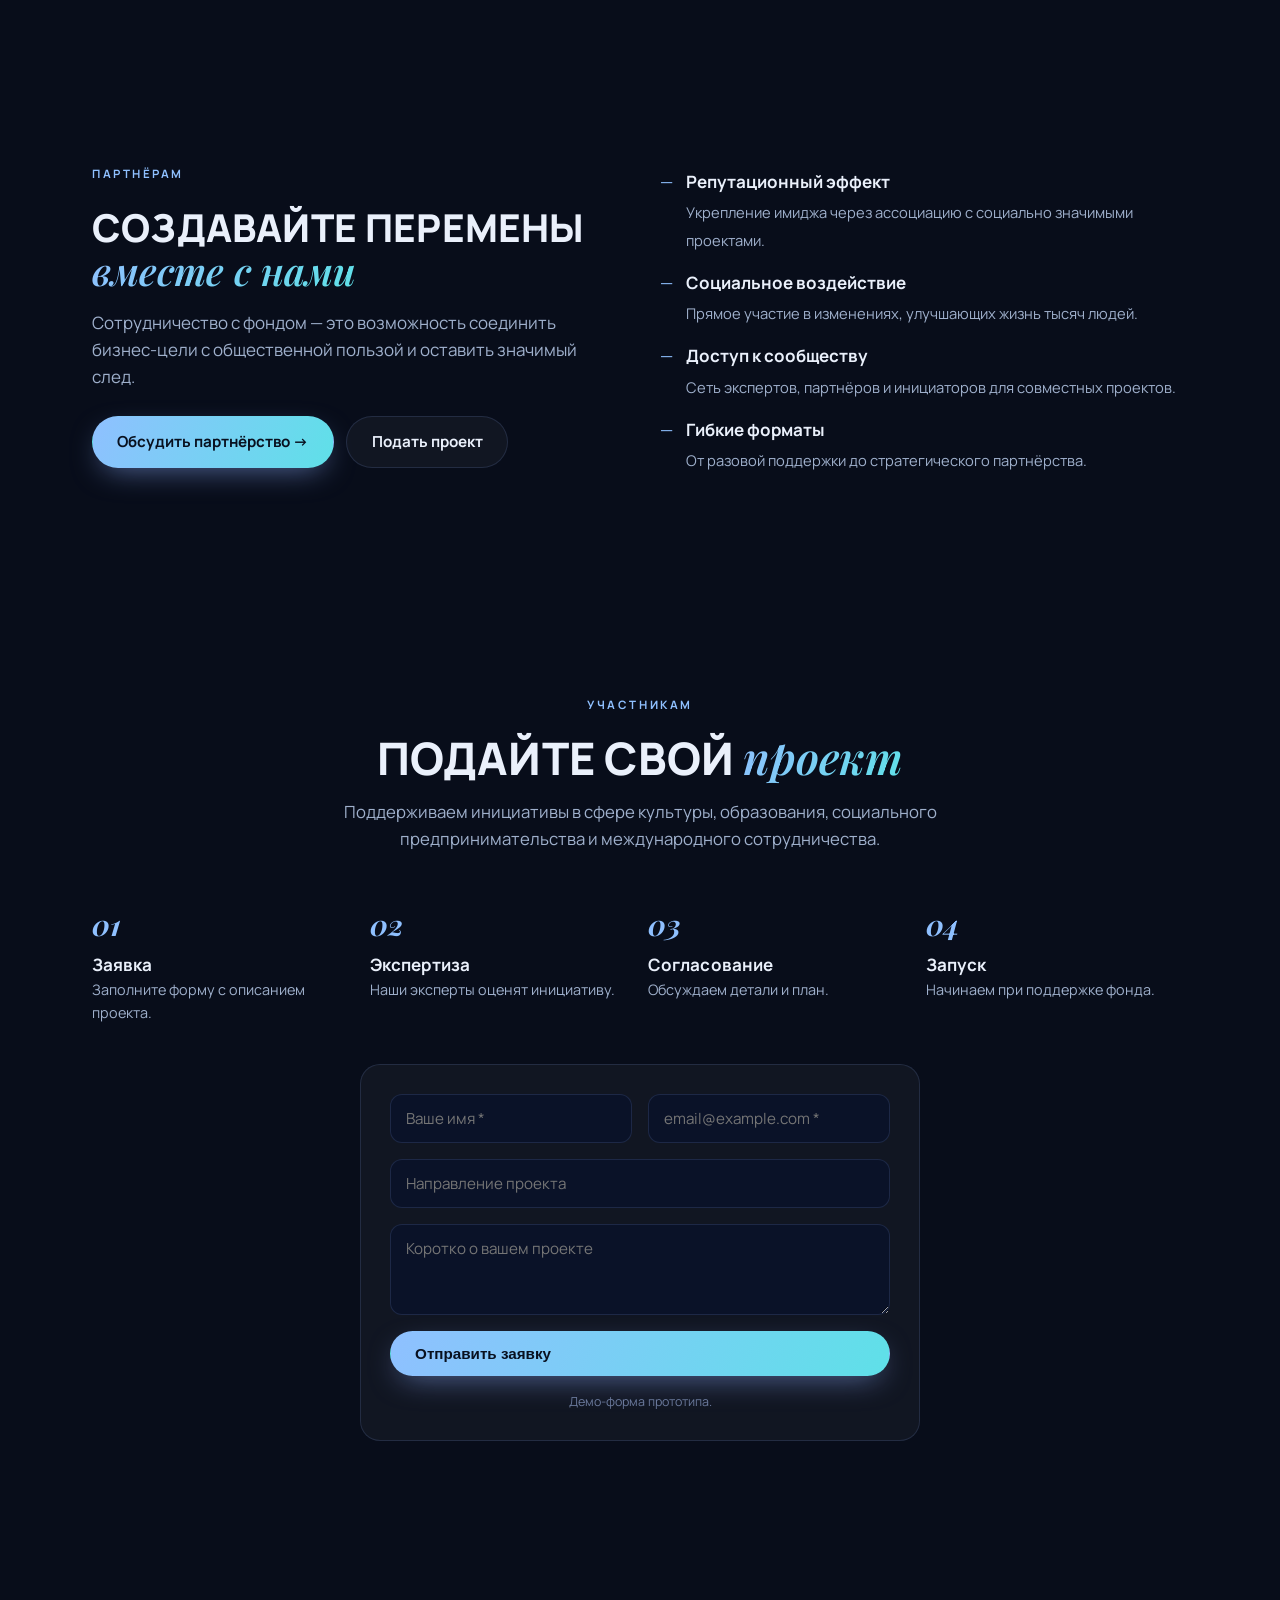
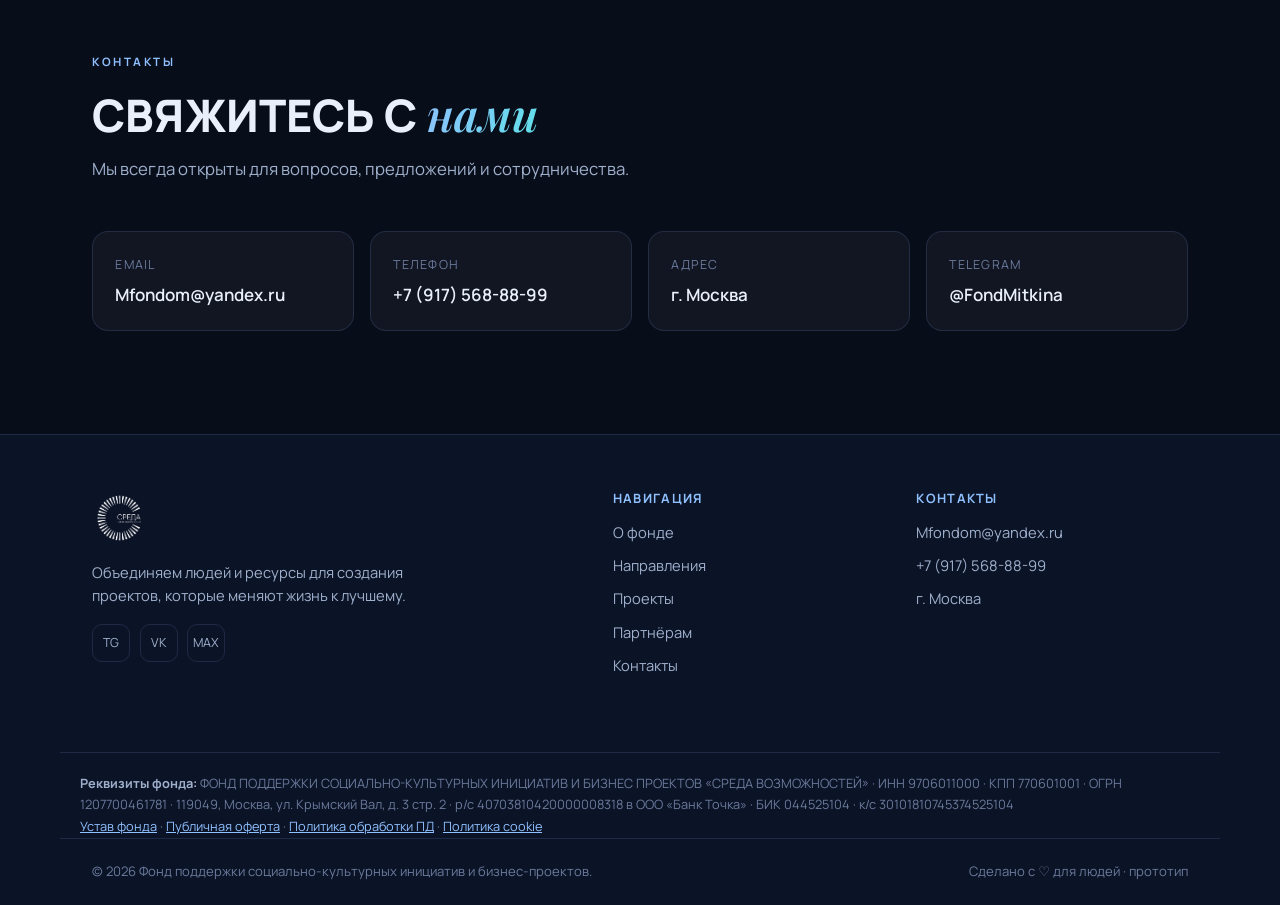
==== commit 3d8be3b7: "content: полные должности руководителей на карточках команды (обе версии)" ====
--- a/sreda/index.html
+++ b/sreda/index.html
@@ -147,9 +147,9 @@
 <section class="section team" id="team">
   <div class="section__head reveal center"><span class="eyebrow">Лидеры изменений</span><h2>Наша <span class="it">команда</span></h2></div>
   <div class="team__grid reveal">
-    <figure class="member"><div class="member__ph"><img src="assets/img/team-mitkina.jpg" alt="Анастасия Митькина" loading="lazy"></div><b>Анастасия Митькина</b><span>Президент фонда</span></figure>
-    <figure class="member"><div class="member__ph"><img src="assets/img/team-mitkin.jpg" alt="Дмитрий Митькин" loading="lazy"></div><b>Дмитрий Митькин</b><span>Вице-президент фонда</span></figure>
-    <figure class="member"><div class="member__ph"><img src="assets/img/team-burlakov.jpg" alt="Антон Бурлаков" loading="lazy"></div><b>Антон Бурлаков</b><span>Председатель Совета директоров</span></figure>
+    <figure class="member"><div class="member__ph"><img src="assets/img/team-mitkina.jpg" alt="Анастасия Митькина" loading="lazy"></div><b>Анастасия Митькина</b><span>Президент Фонда поддержки социально-культурных инициатив и предпринимательства «Среда возможностей»</span></figure>
+    <figure class="member"><div class="member__ph"><img src="assets/img/team-mitkin.jpg" alt="Дмитрий Митькин" loading="lazy"></div><b>Дмитрий Митькин</b><span>Вице-президент Фонда «Среда возможностей»</span></figure>
+    <figure class="member"><div class="member__ph"><img src="assets/img/team-burlakov.jpg" alt="Антон Бурлаков" loading="lazy"></div><b>Антон Бурлаков</b><span>Председатель Совета директоров Фонда «Среда возможностей»</span></figure>
     <figure class="member"><div class="member__ph">+9</div><b>Команда добра</b><span>Эксперты, кураторы, волонтёры</span></figure>
   </div>
 </section>
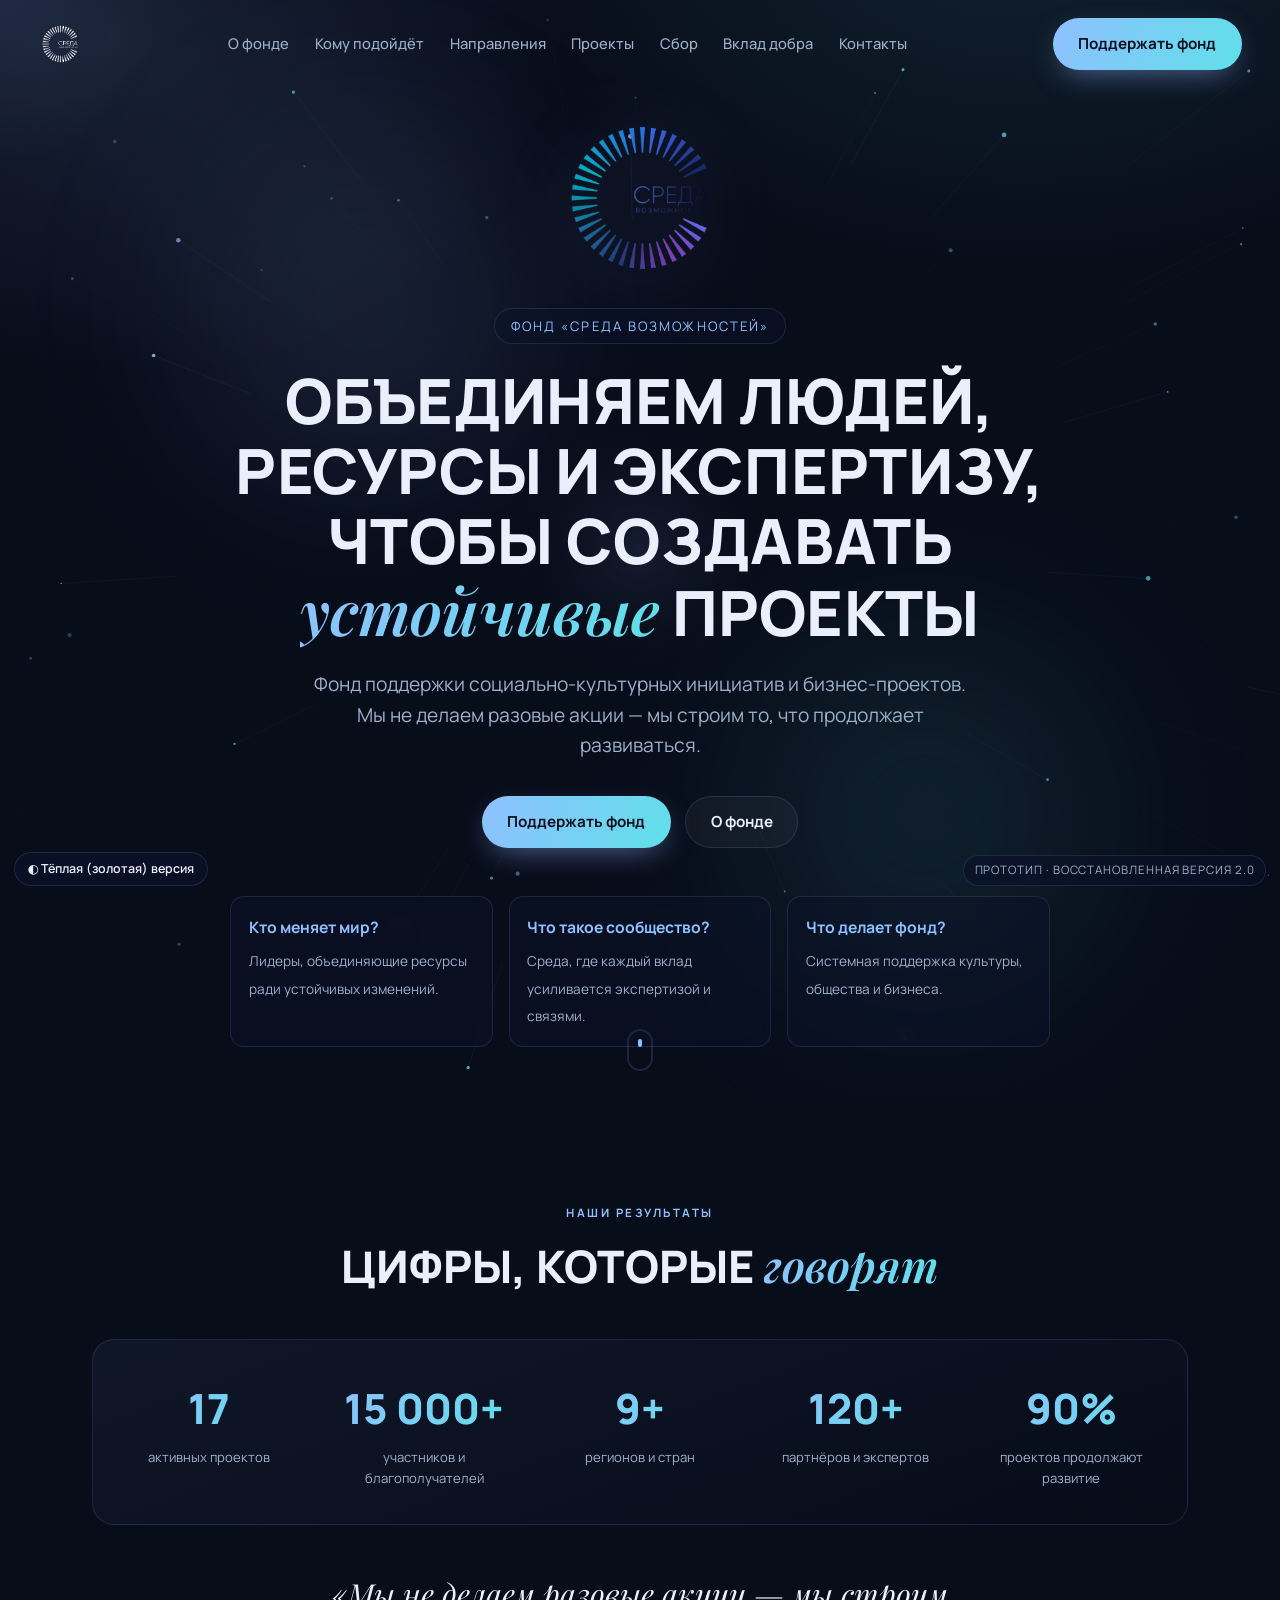
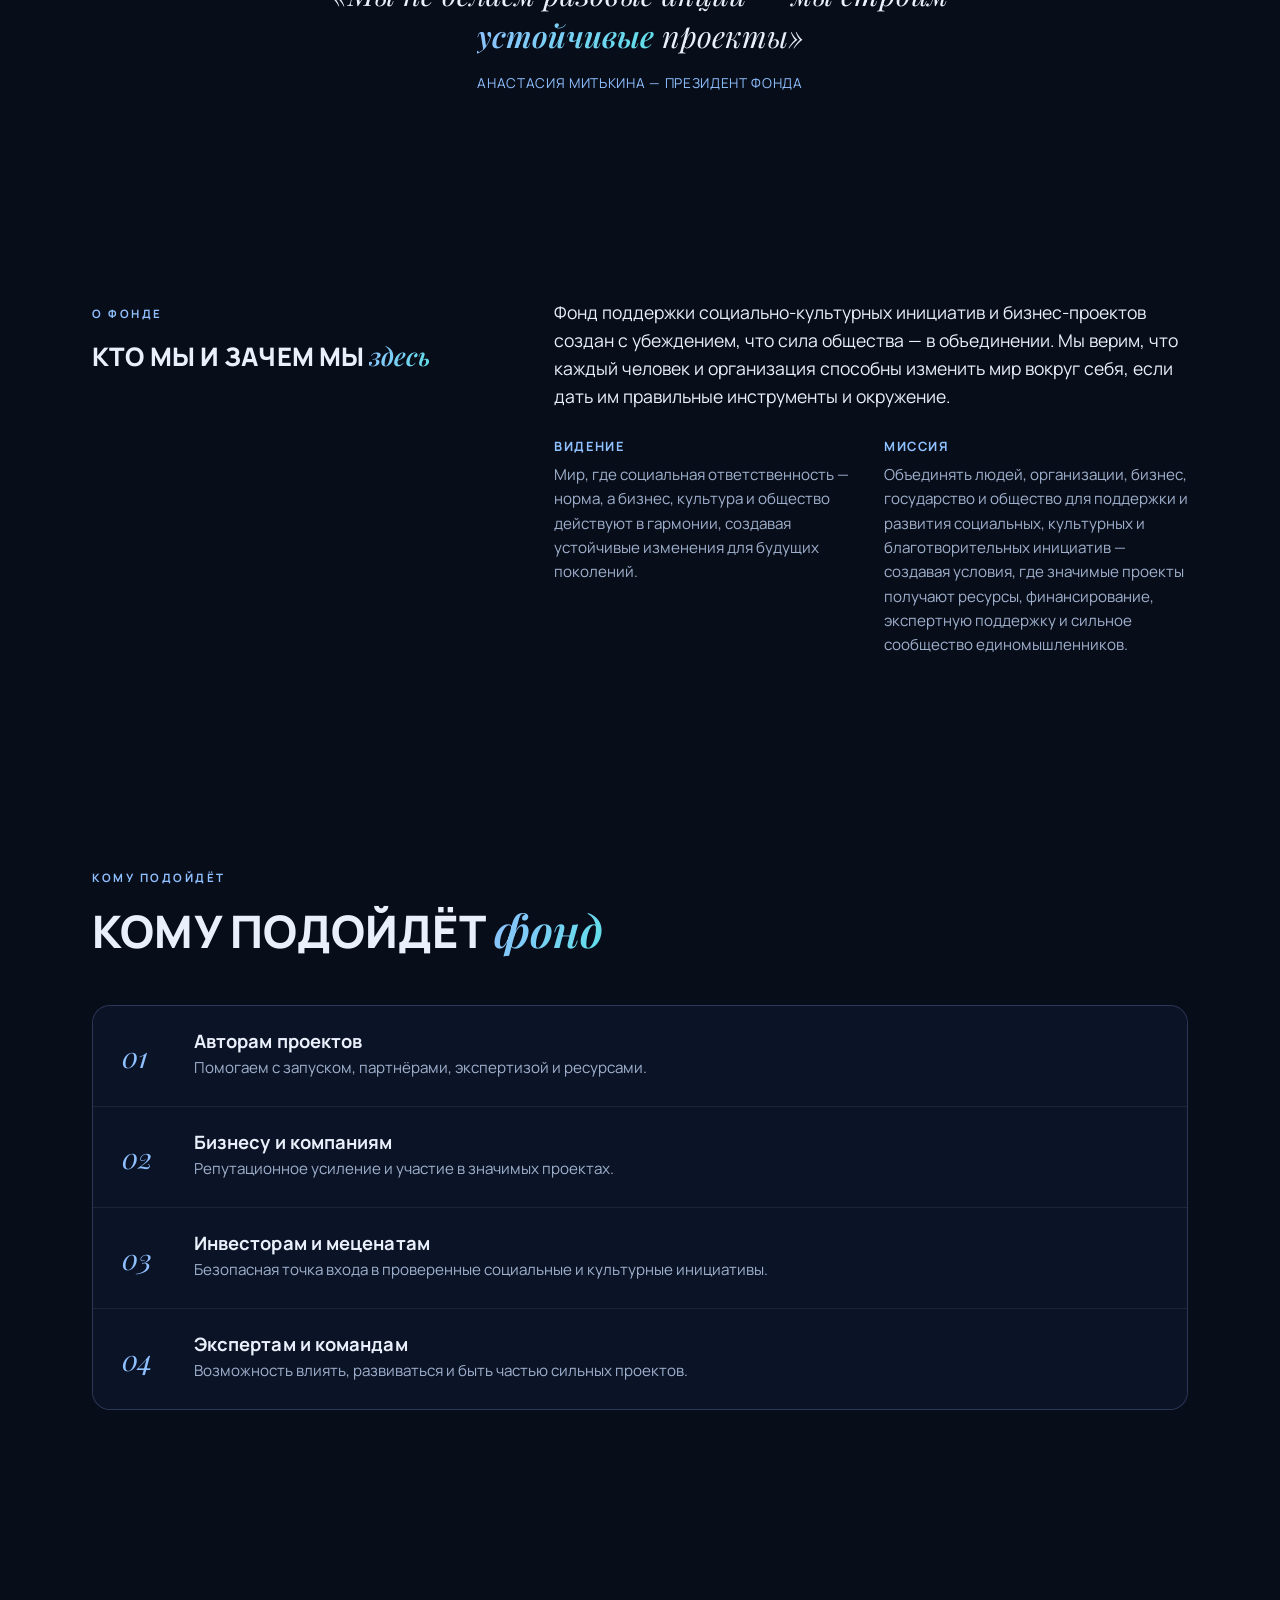
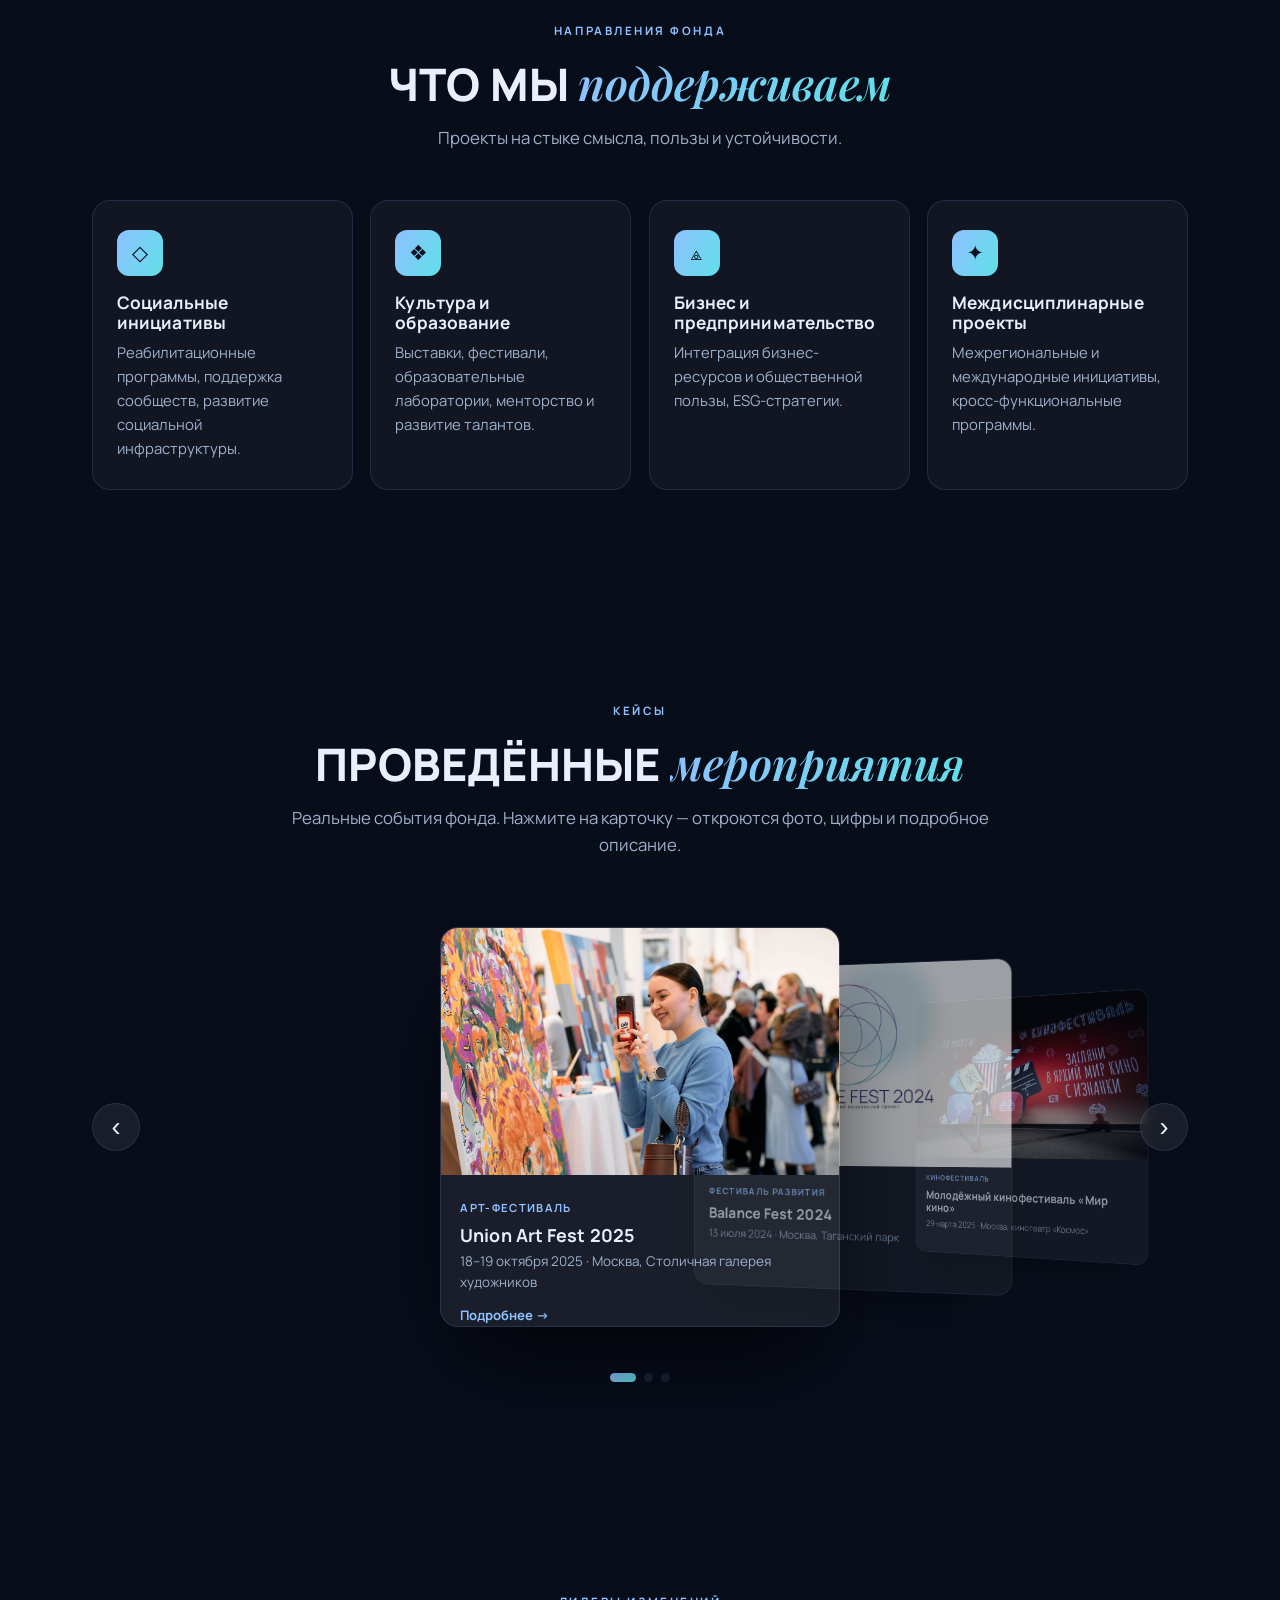
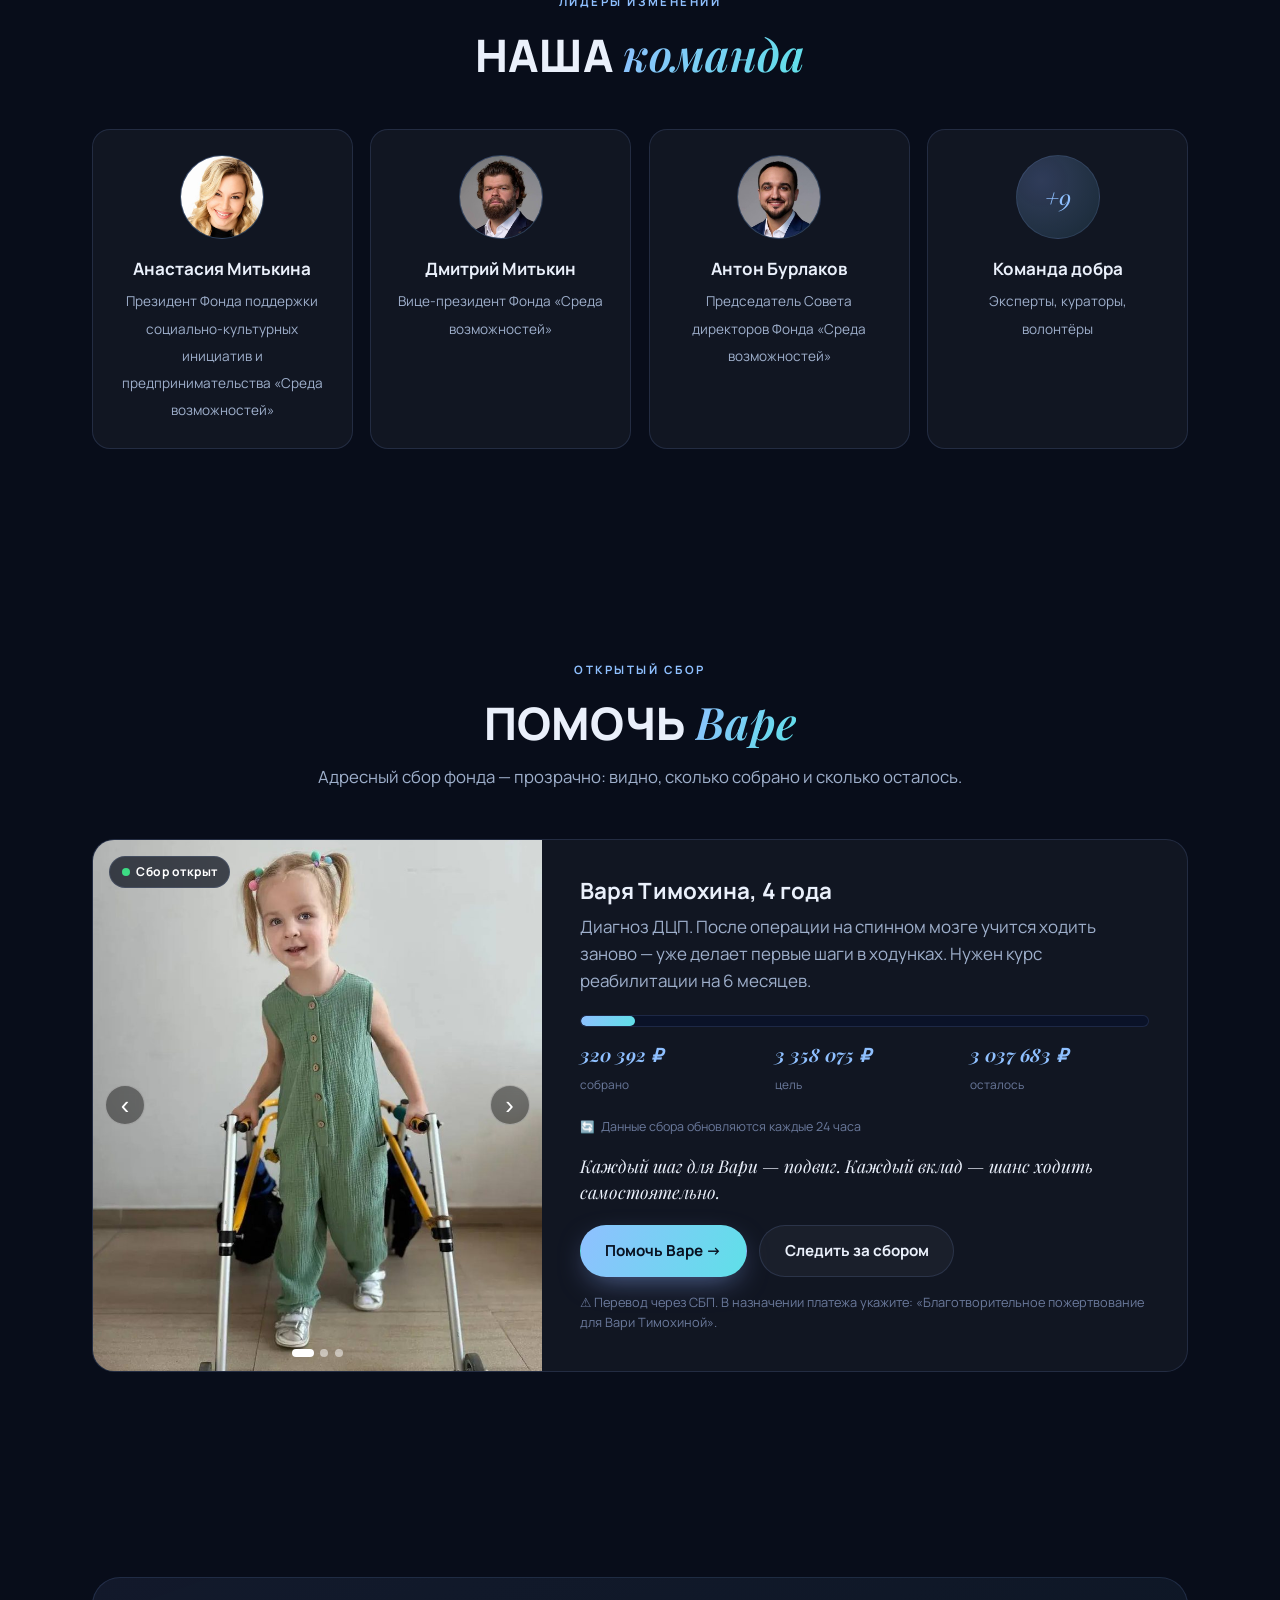
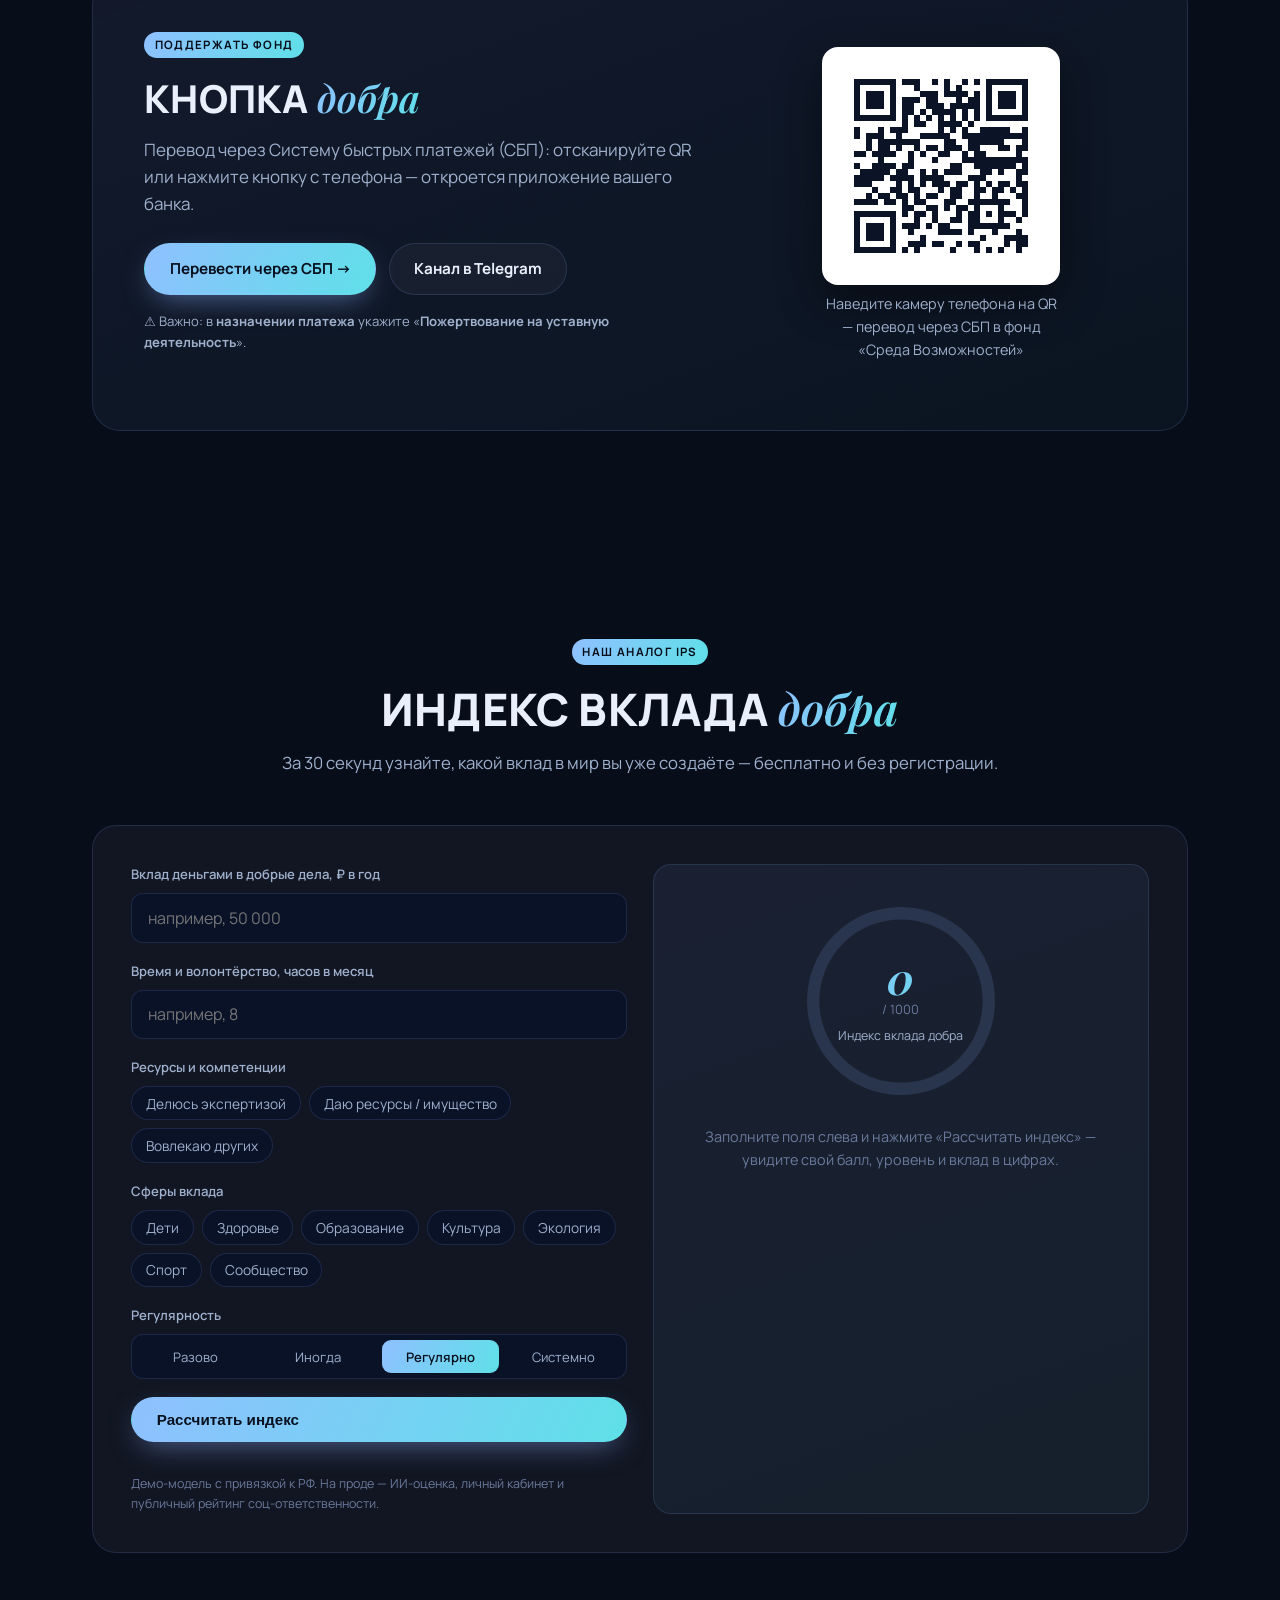
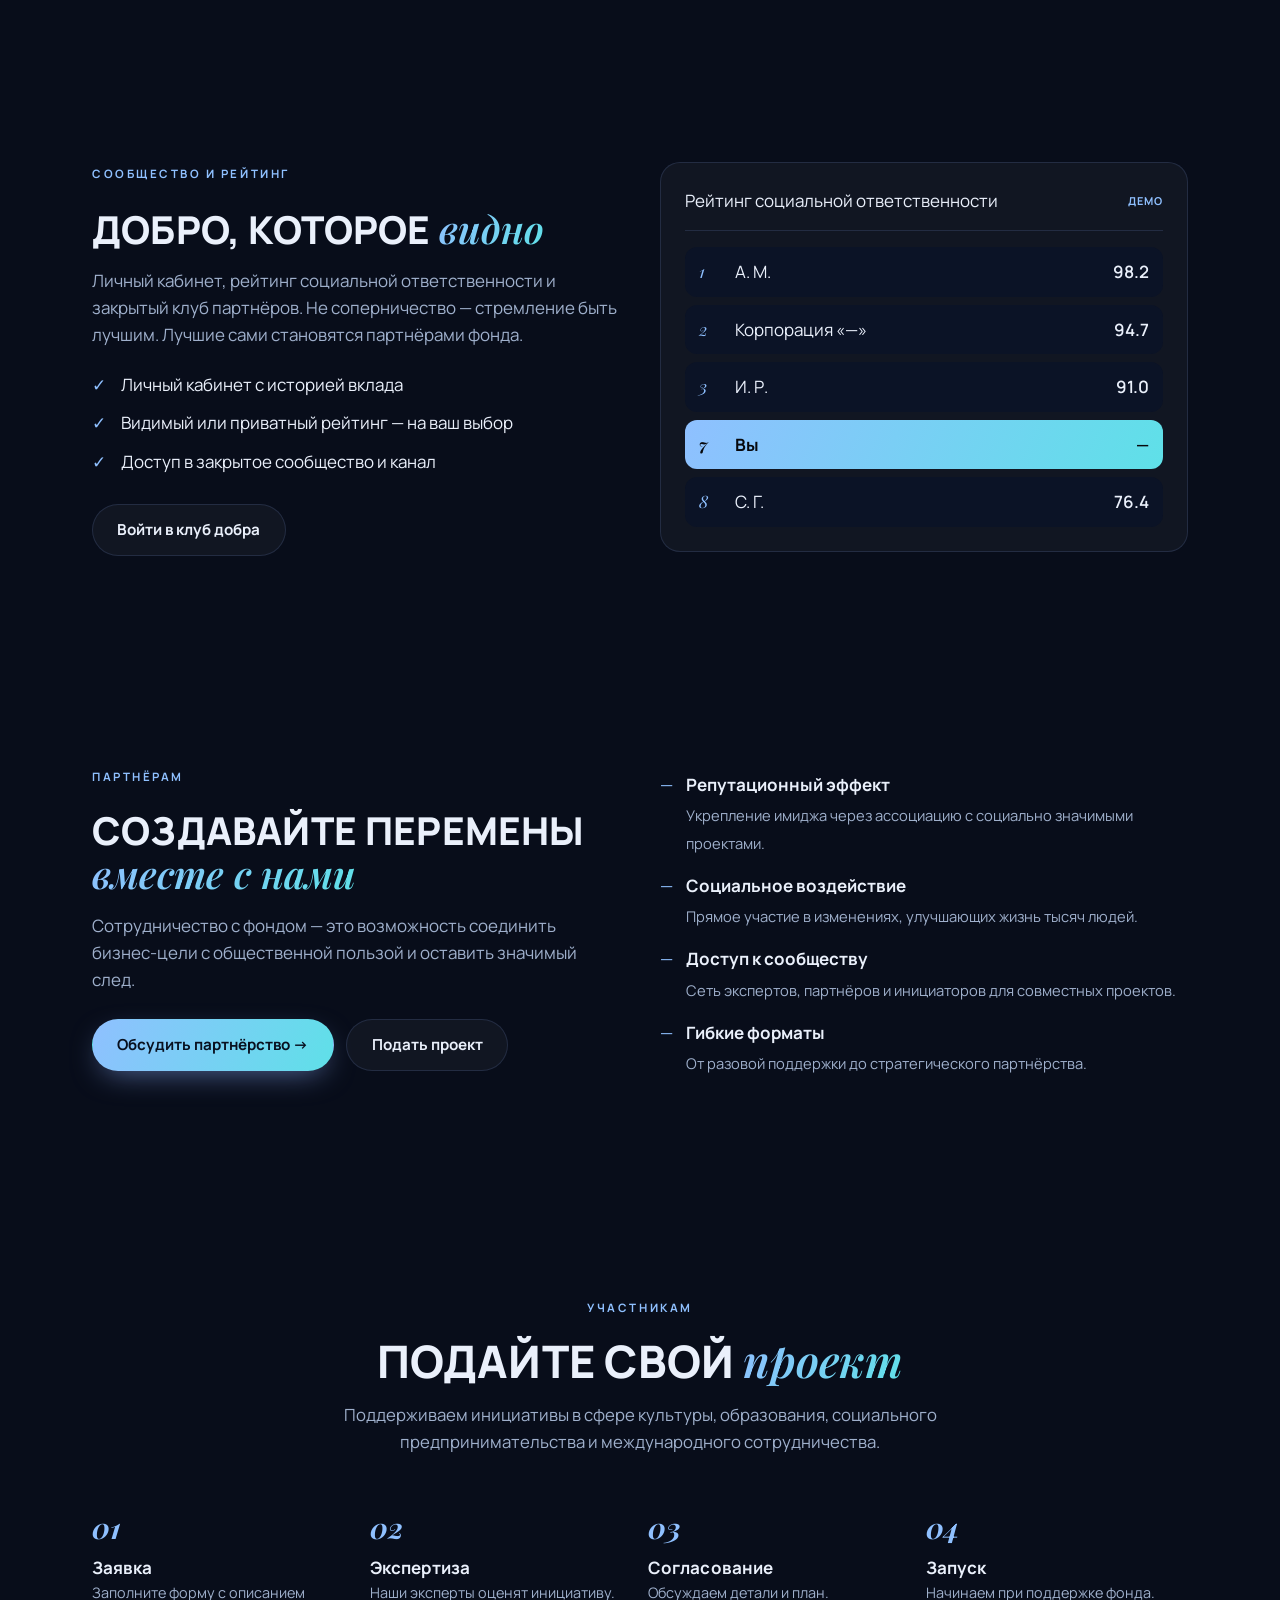
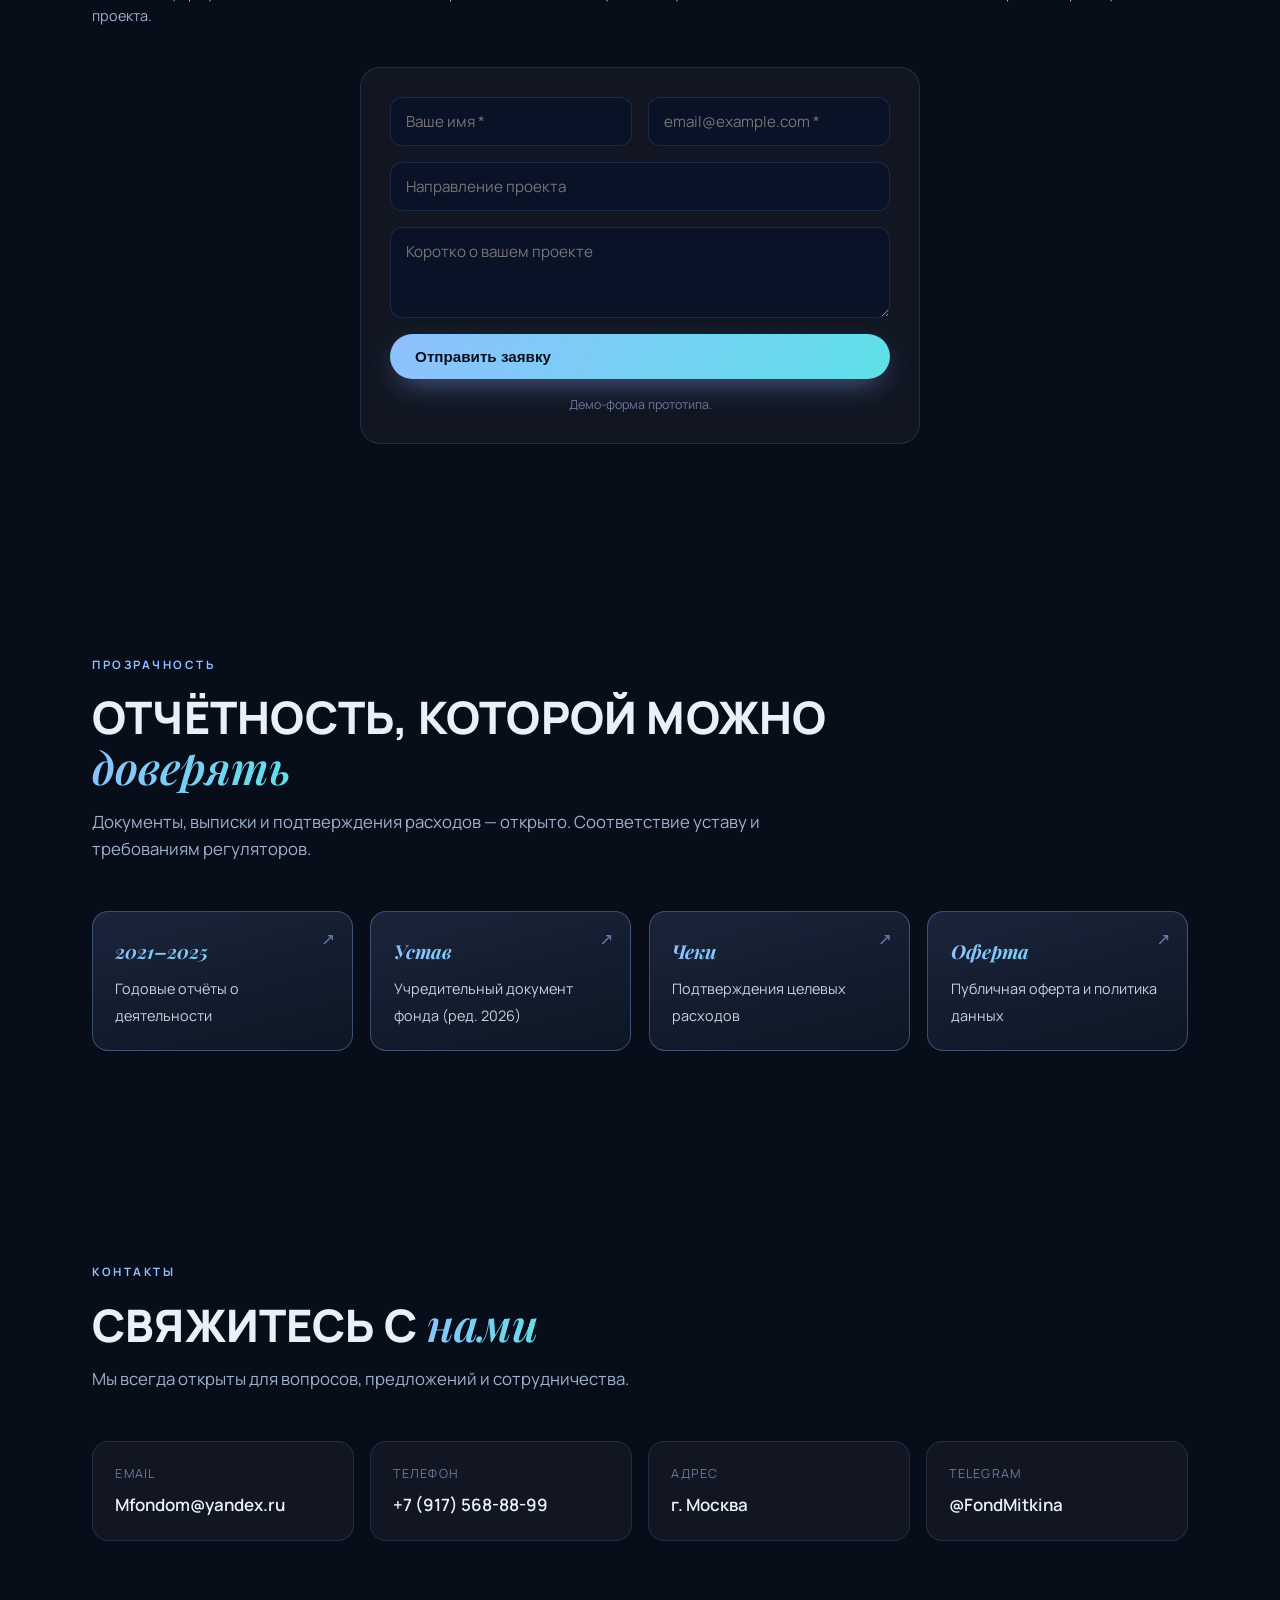
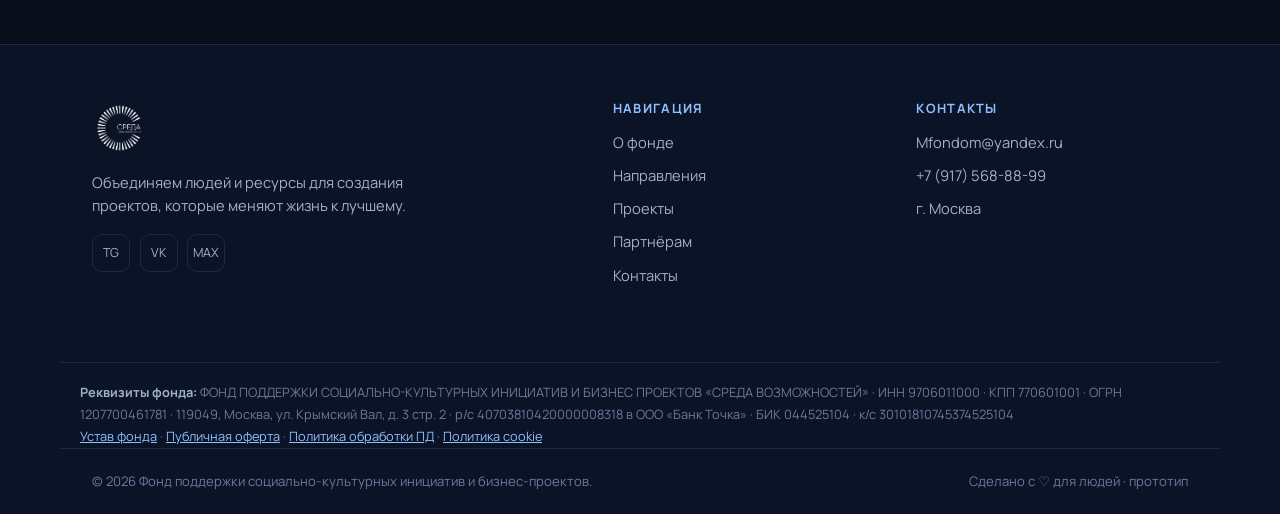
==== commit f69d3644: "parity: контент-симметрия версий — в синюю добавлены Сообщество/рейтинг + Прозрачность/отчётность; в" ====
--- a/sreda/index.html
+++ b/sreda/index.html
@@ -274,6 +274,33 @@
   </div>
 </section>
 
+<!-- СООБЩЕСТВО / РЕЙТИНГ -->
+<section class="section community" id="community">
+  <div class="community__grid">
+    <div class="reveal">
+      <span class="eyebrow">Сообщество и рейтинг</span>
+      <h2>Добро, которое <span class="it">видно</span></h2>
+      <p>Личный кабинет, рейтинг социальной ответственности и закрытый клуб партнёров. Не соперничество — стремление быть лучшим. Лучшие сами становятся партнёрами фонда.</p>
+      <ul class="ticks">
+        <li>Личный кабинет с историей вклада</li>
+        <li>Видимый или приватный рейтинг — на ваш выбор</li>
+        <li>Доступ в закрытое сообщество и канал</li>
+      </ul>
+      <a href="#support" class="btn btn--outline">Войти в клуб добра</a>
+    </div>
+    <div class="board reveal">
+      <div class="board__head"><span>Рейтинг социальной ответственности</span><b>демо</b></div>
+      <ol class="board__list">
+        <li><span class="board__rk">1</span><span class="board__nm">А. М.</span><span class="board__sc">98.2</span></li>
+        <li><span class="board__rk">2</span><span class="board__nm">Корпорация «—»</span><span class="board__sc">94.7</span></li>
+        <li><span class="board__rk">3</span><span class="board__nm">И. Р.</span><span class="board__sc">91.0</span></li>
+        <li class="board__you"><span class="board__rk">7</span><span class="board__nm">Вы</span><span class="board__sc" id="boardYou">—</span></li>
+        <li><span class="board__rk">8</span><span class="board__nm">С. Г.</span><span class="board__sc">76.4</span></li>
+      </ol>
+    </div>
+  </div>
+</section>
+
 <!-- PARTNERS -->
 <section class="section partners" id="partners">
   <div class="partners__grid">
@@ -315,6 +342,21 @@
   </form>
 </section>
 
+<!-- ПРОЗРАЧНОСТЬ -->
+<section class="section transparency" id="transparency">
+  <div class="section__head reveal">
+    <span class="eyebrow">Прозрачность</span>
+    <h2>Отчётность, которой можно <span class="it">доверять</span></h2>
+    <p class="section__sub">Документы, выписки и подтверждения расходов — открыто. Соответствие уставу и требованиям регуляторов.</p>
+  </div>
+  <div class="docs">
+    <a href="https://t.me/FondMitkina" target="_blank" rel="noopener" class="doc reveal"><b>2021–2025</b><span>Годовые отчёты о деятельности</span></a>
+    <a href="../docs/ustav-fonda.pdf" target="_blank" rel="noopener" class="doc reveal"><b>Устав</b><span>Учредительный документ фонда (ред. 2026)</span></a>
+    <a href="https://t.me/FondMitkina" target="_blank" rel="noopener" class="doc reveal"><b>Чеки</b><span>Подтверждения целевых расходов</span></a>
+    <a href="../offer.html" class="doc reveal"><b>Оферта</b><span>Публичная оферта и политика данных</span></a>
+  </div>
+</section>
+
 <!-- CONTACTS -->
 <section class="section contacts" id="contacts">
   <div class="section__head reveal"><span class="eyebrow">Контакты</span><h2>Свяжитесь с <span class="it">нами</span></h2>
--- a/sreda/assets/css/style.css
+++ b/sreda/assets/css/style.css
@@ -212,6 +212,32 @@
 .contact:hover{border-color:var(--accent);transform:translateY(-4px)}
 .contact span{display:block;font-size:.78rem;color:var(--dim);text-transform:uppercase;letter-spacing:.1em;margin-bottom:.4rem}
 .contact b{font-weight:600}
+/* документы/прозрачность + сообщество/рейтинг (перенос из золотой для симметрии) */
+.docs{display:grid;grid-template-columns:repeat(4,1fr);gap:1.1rem}
+.doc{position:relative;background:linear-gradient(165deg,rgba(143,176,255,.14),rgba(95,224,232,.05));border:1px solid rgba(143,176,255,.34);border-radius:16px;padding:1.5rem 1.4rem 1.35rem;transition:.28s;overflow:hidden}
+.doc::after{content:"↗";position:absolute;top:.85rem;right:1.05rem;font-size:1.05rem;color:var(--accent);opacity:.6;transition:.28s}
+.doc:hover{border-color:var(--accent);transform:translateY(-6px);background:linear-gradient(165deg,rgba(143,176,255,.24),rgba(95,224,232,.08));box-shadow:0 18px 44px -18px rgba(143,176,255,.55),inset 0 0 0 1px rgba(143,176,255,.22)}
+.doc:hover::after{opacity:1;transform:translate(2px,-2px)}
+.doc b{display:block;font-family:"Playfair Display",serif;font-style:italic;font-size:1.2rem;background:var(--grad);-webkit-background-clip:text;background-clip:text;color:transparent;margin-bottom:.45rem}
+.doc span{color:var(--text);opacity:.85;font-size:.9rem;line-height:1.4}
+.community__grid{display:grid;grid-template-columns:1fr 1fr;gap:2.5rem;align-items:center}
+.community__grid h2{font-size:clamp(1.7rem,3.2vw,2.4rem);margin:.4rem 0 1rem}
+.community__grid>div>p{color:var(--muted);margin-bottom:1.4rem}
+.ticks{list-style:none;margin-bottom:1.8rem;display:grid;gap:.7rem}
+.ticks li{padding-left:1.8rem;position:relative;color:var(--text)}
+.ticks li::before{content:"✓";position:absolute;left:0;color:var(--accent);font-weight:700}
+.board{background:var(--surface);border:1px solid var(--border);border-radius:20px;padding:1.5rem}
+.board__head{display:flex;justify-content:space-between;align-items:center;margin-bottom:1rem;padding-bottom:1rem;border-bottom:1px solid var(--border)}
+.board__head b{font-size:.68rem;text-transform:uppercase;letter-spacing:.1em;color:var(--accent)}
+.board__list{list-style:none;display:grid;gap:.5rem}
+.board__list li{display:flex;align-items:center;gap:1rem;padding:.7rem .9rem;border-radius:12px;background:var(--bg2)}
+.board__you{background:var(--grad)!important}
+.board__you *{color:#07080c!important;font-weight:700}
+.board__rk{font-family:"Playfair Display",serif;font-style:italic;color:var(--accent);width:20px}
+.board__nm{flex:1}
+.board__sc{font-weight:600}
+@media(max-width:860px){.docs{grid-template-columns:repeat(2,1fr)}.community__grid{grid-template-columns:1fr}}
+@media(max-width:520px){.docs{grid-template-columns:1fr}}
 
 /* footer */
 .footer{border-top:1px solid var(--border);background:var(--bg2)}
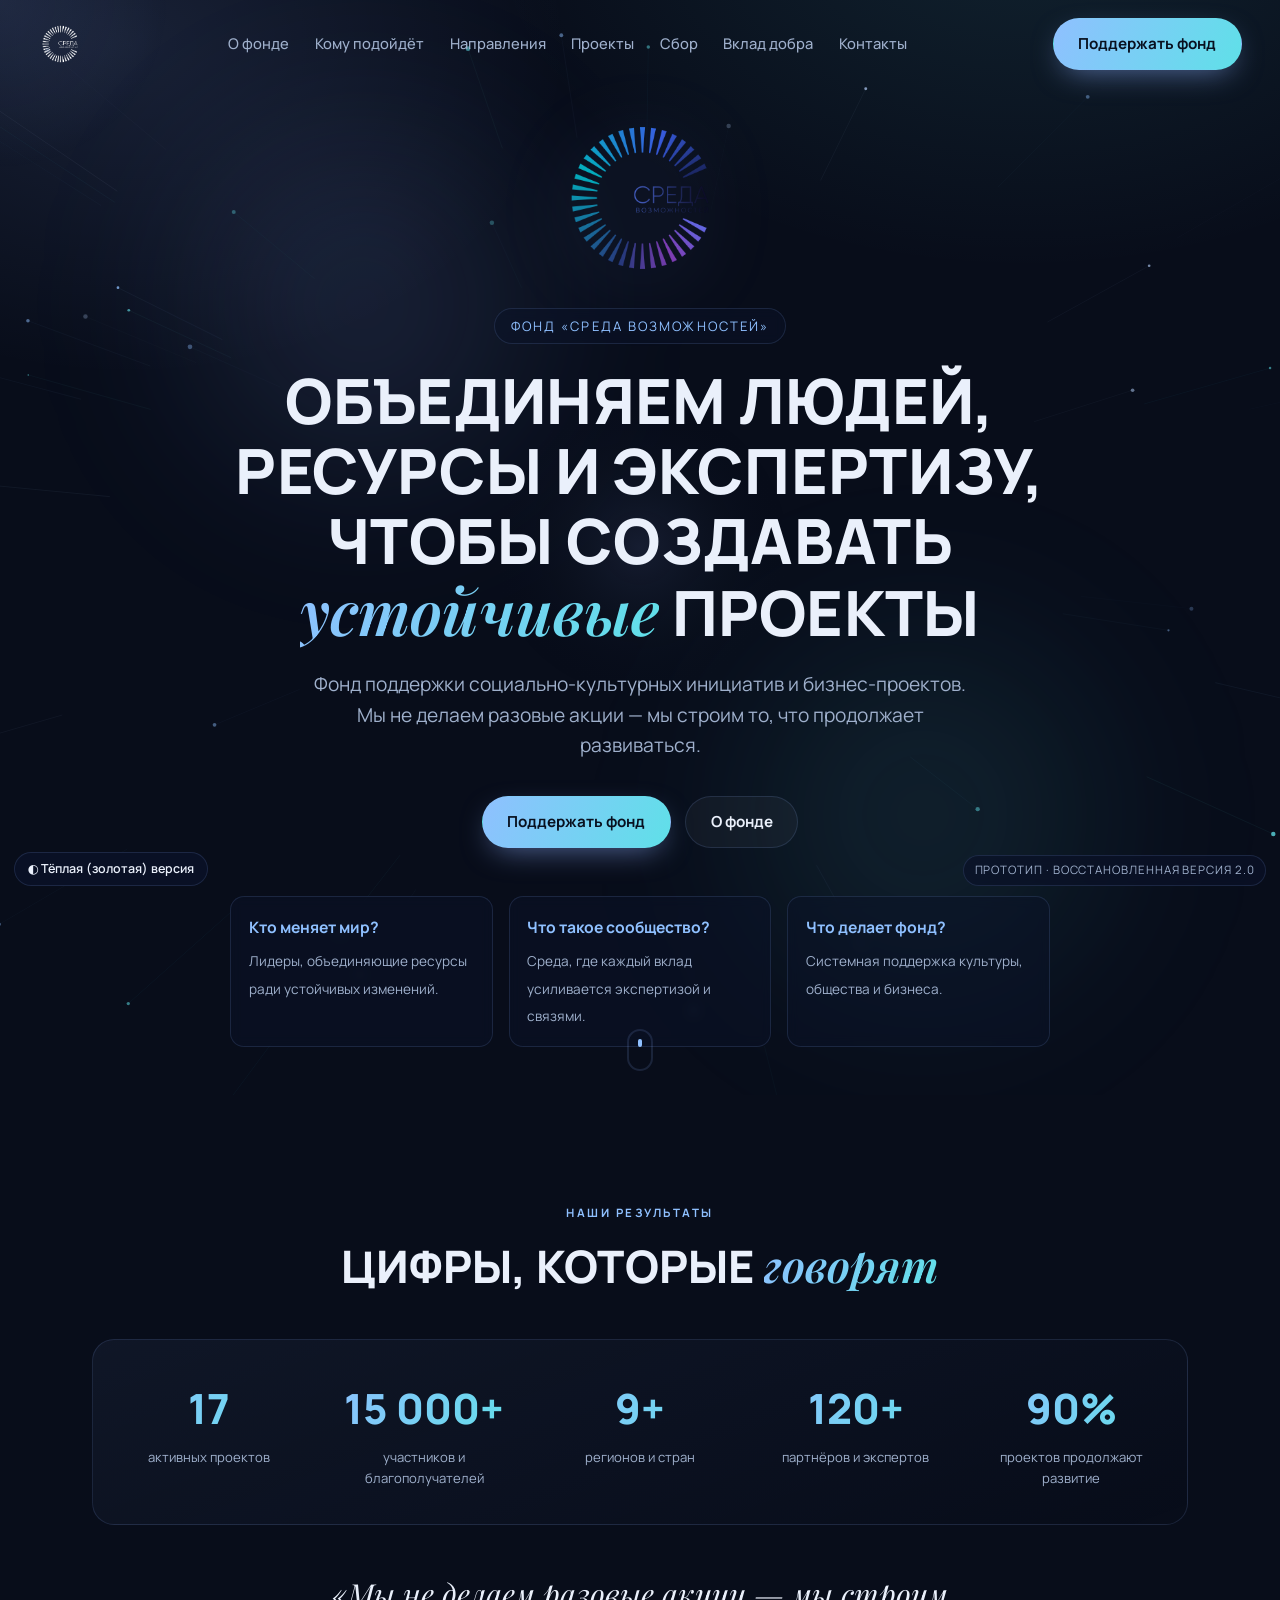
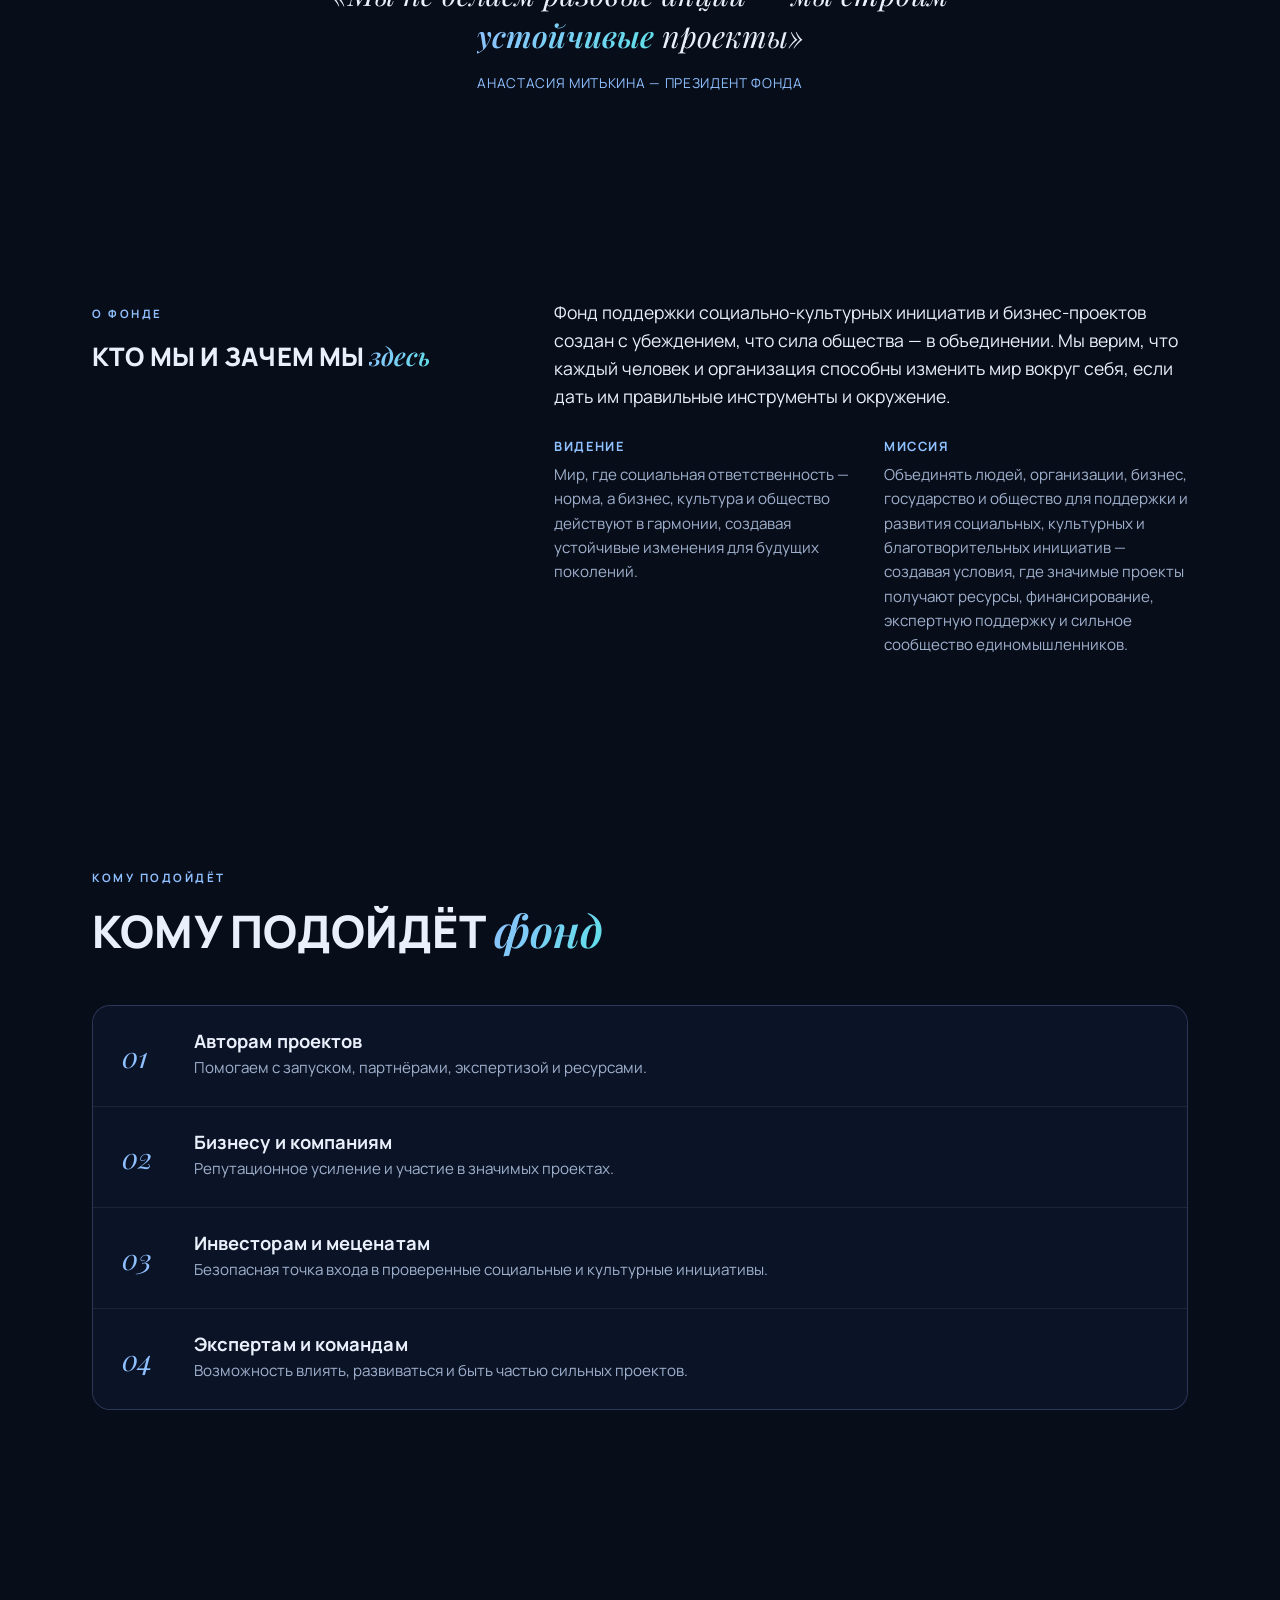
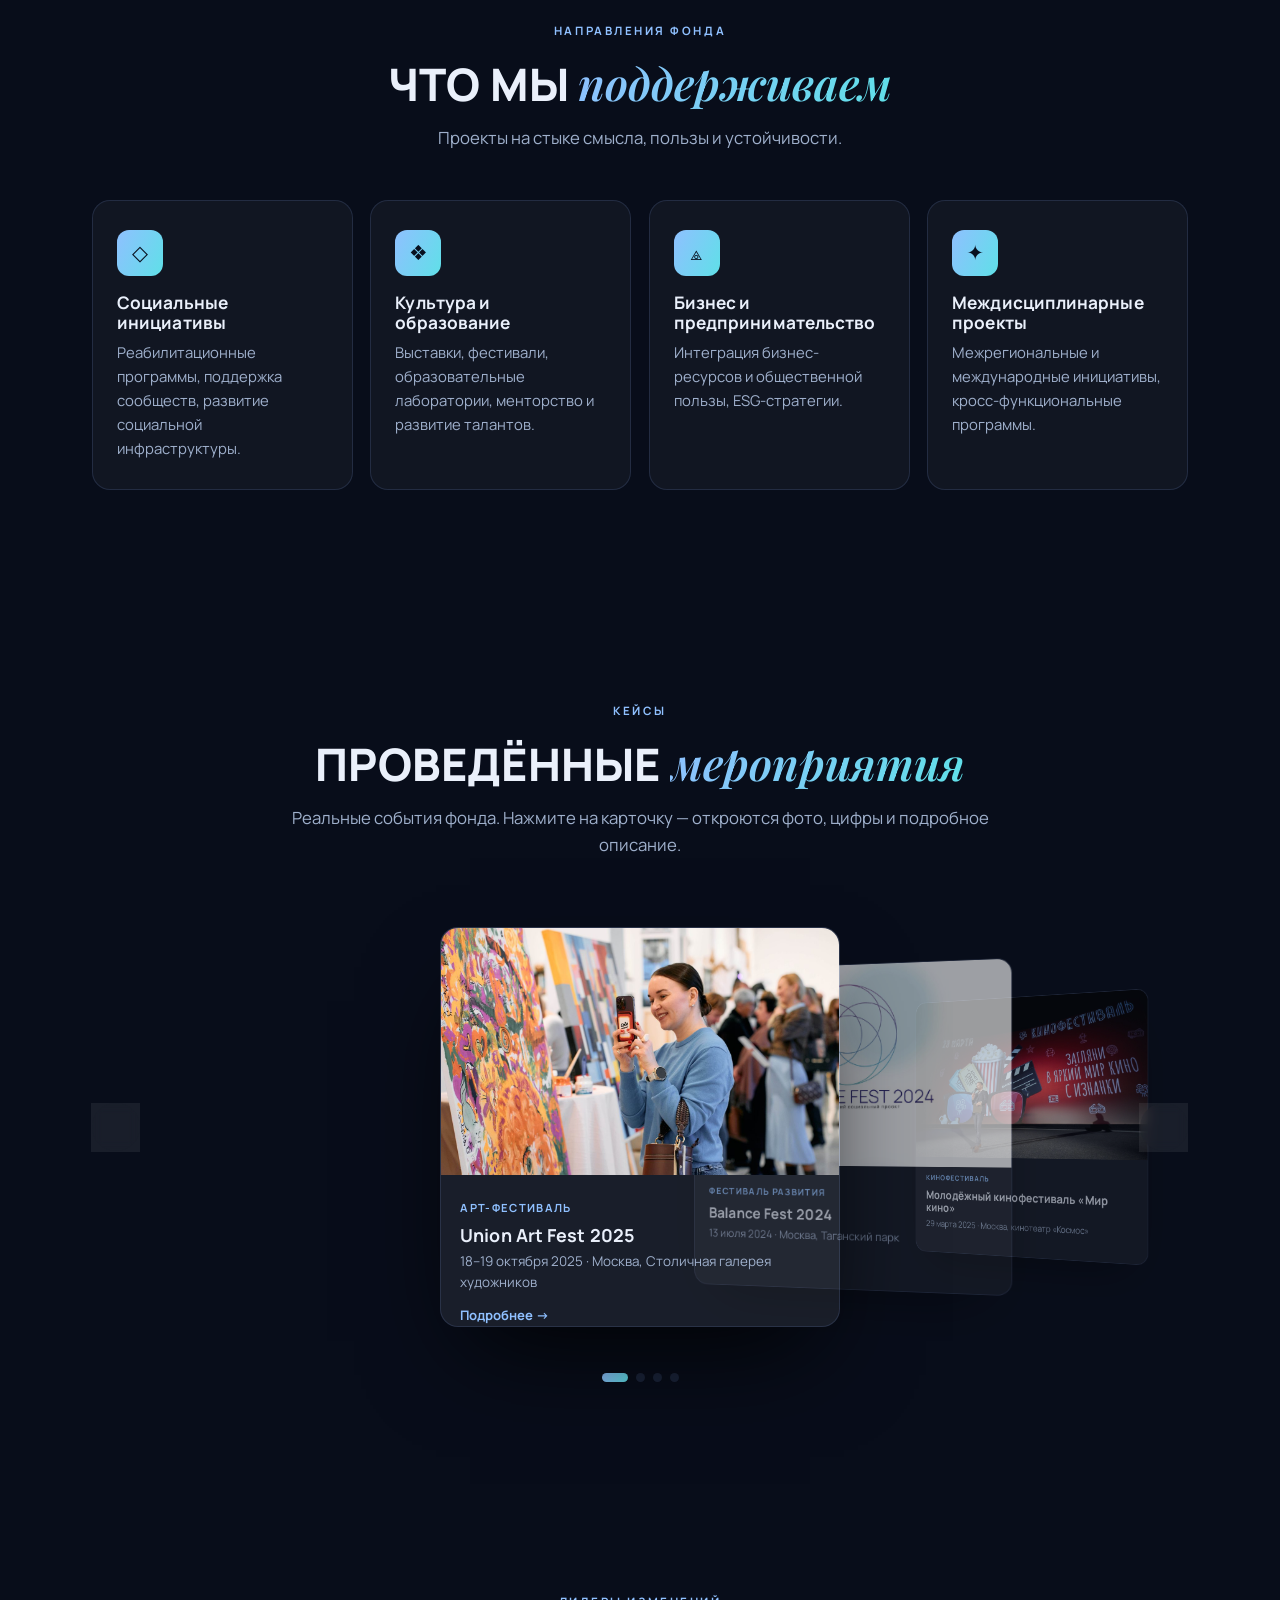
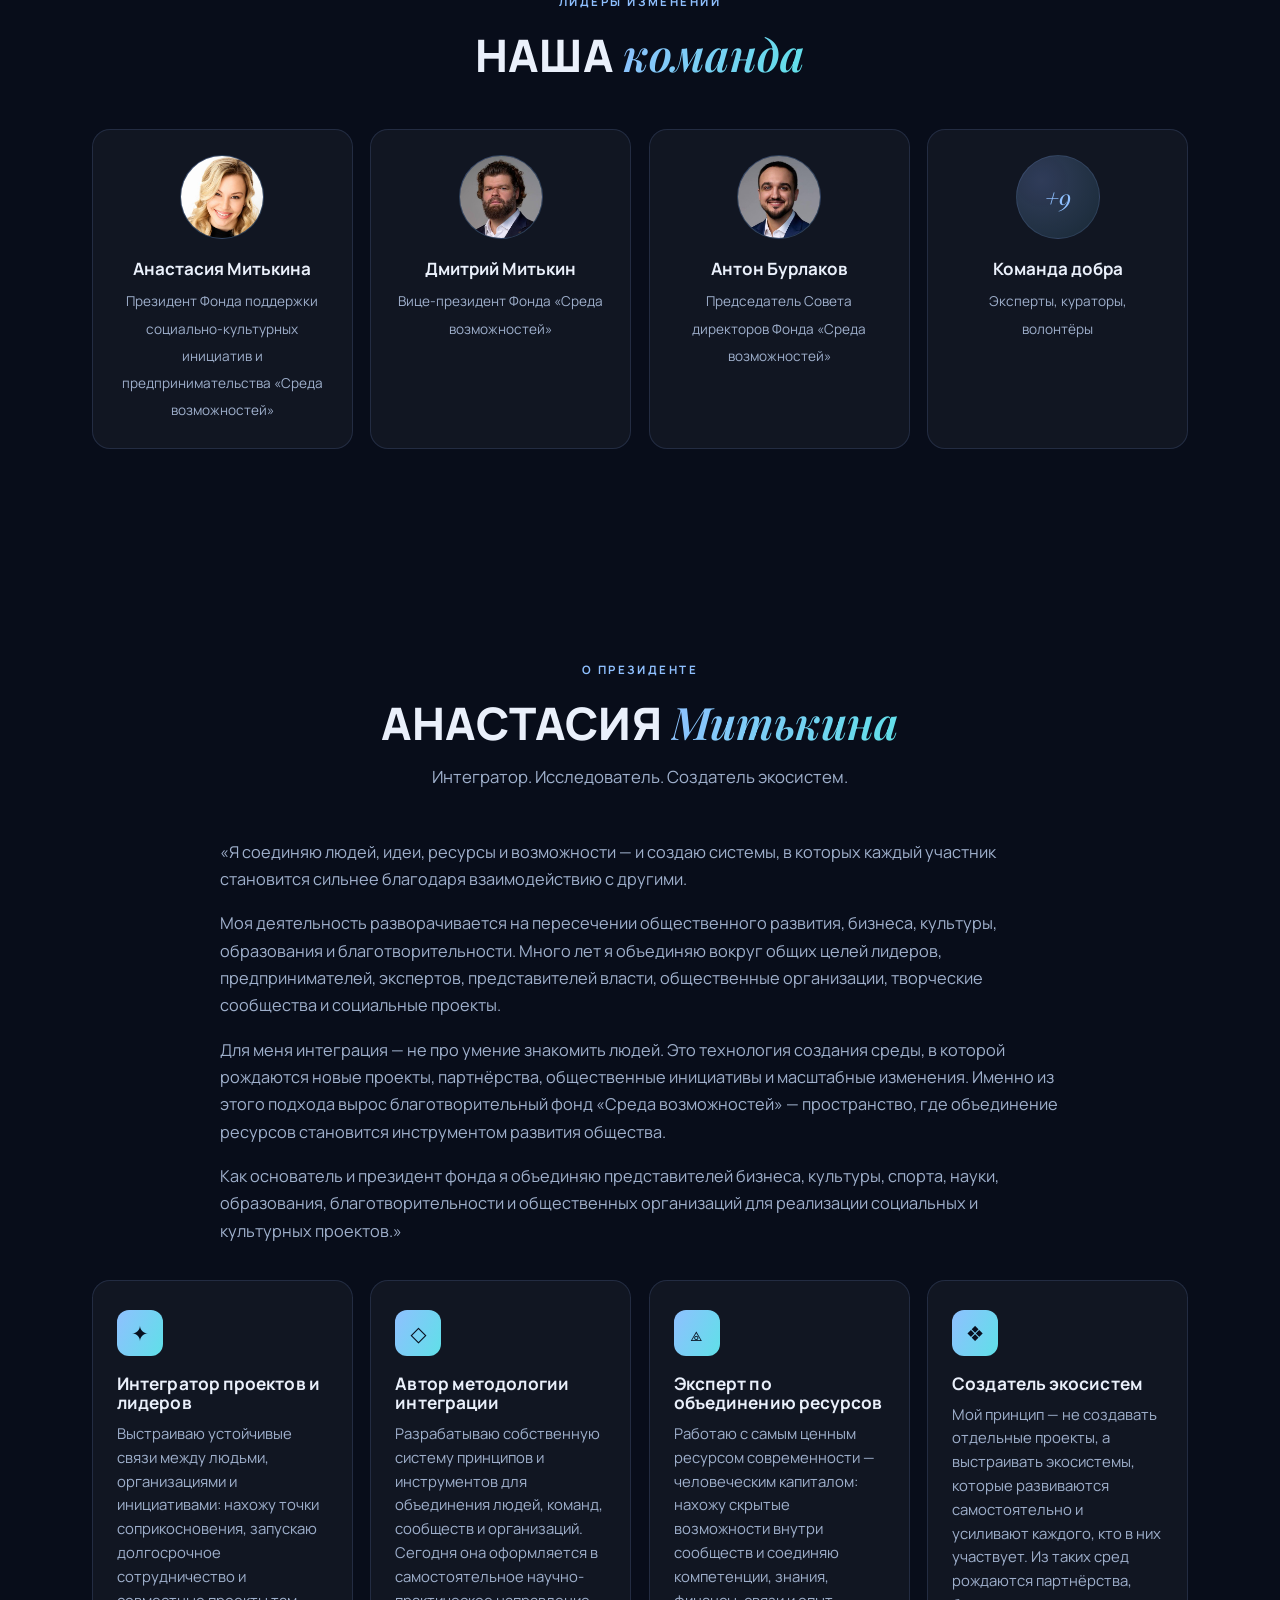
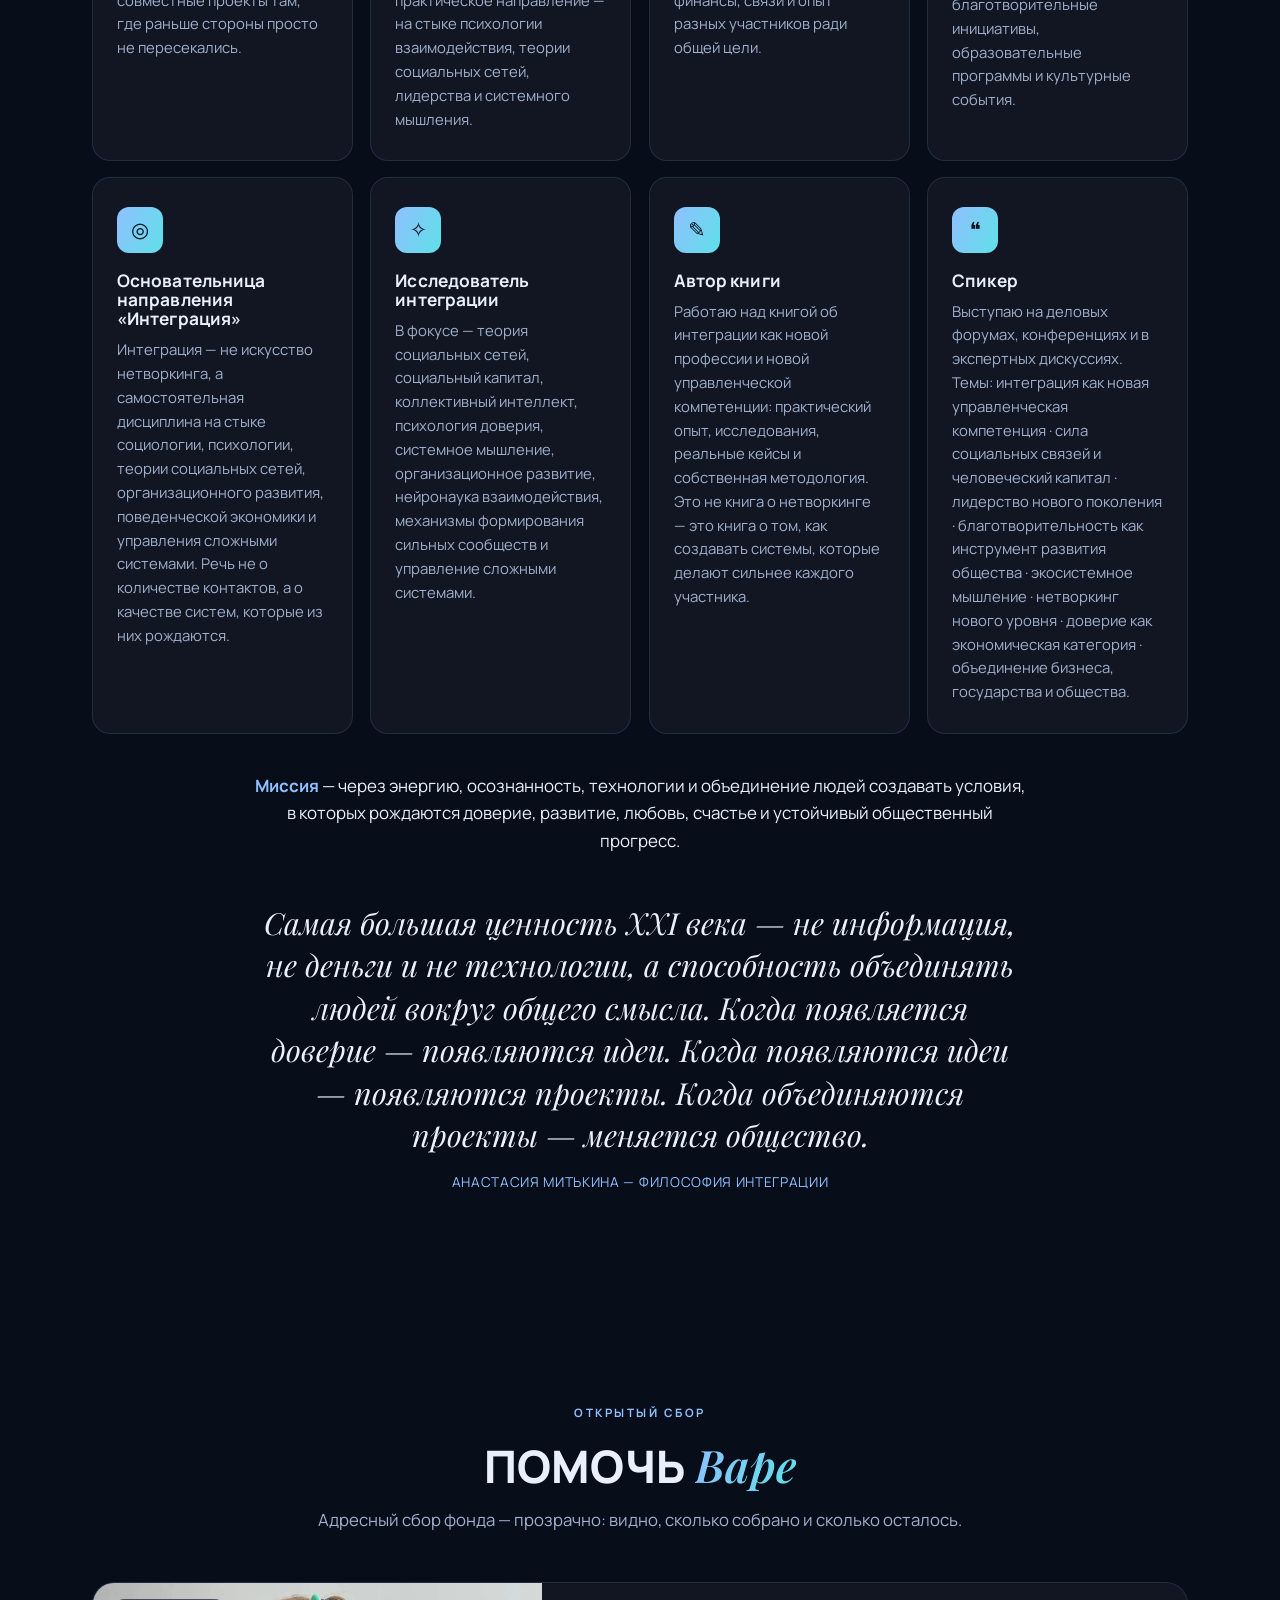
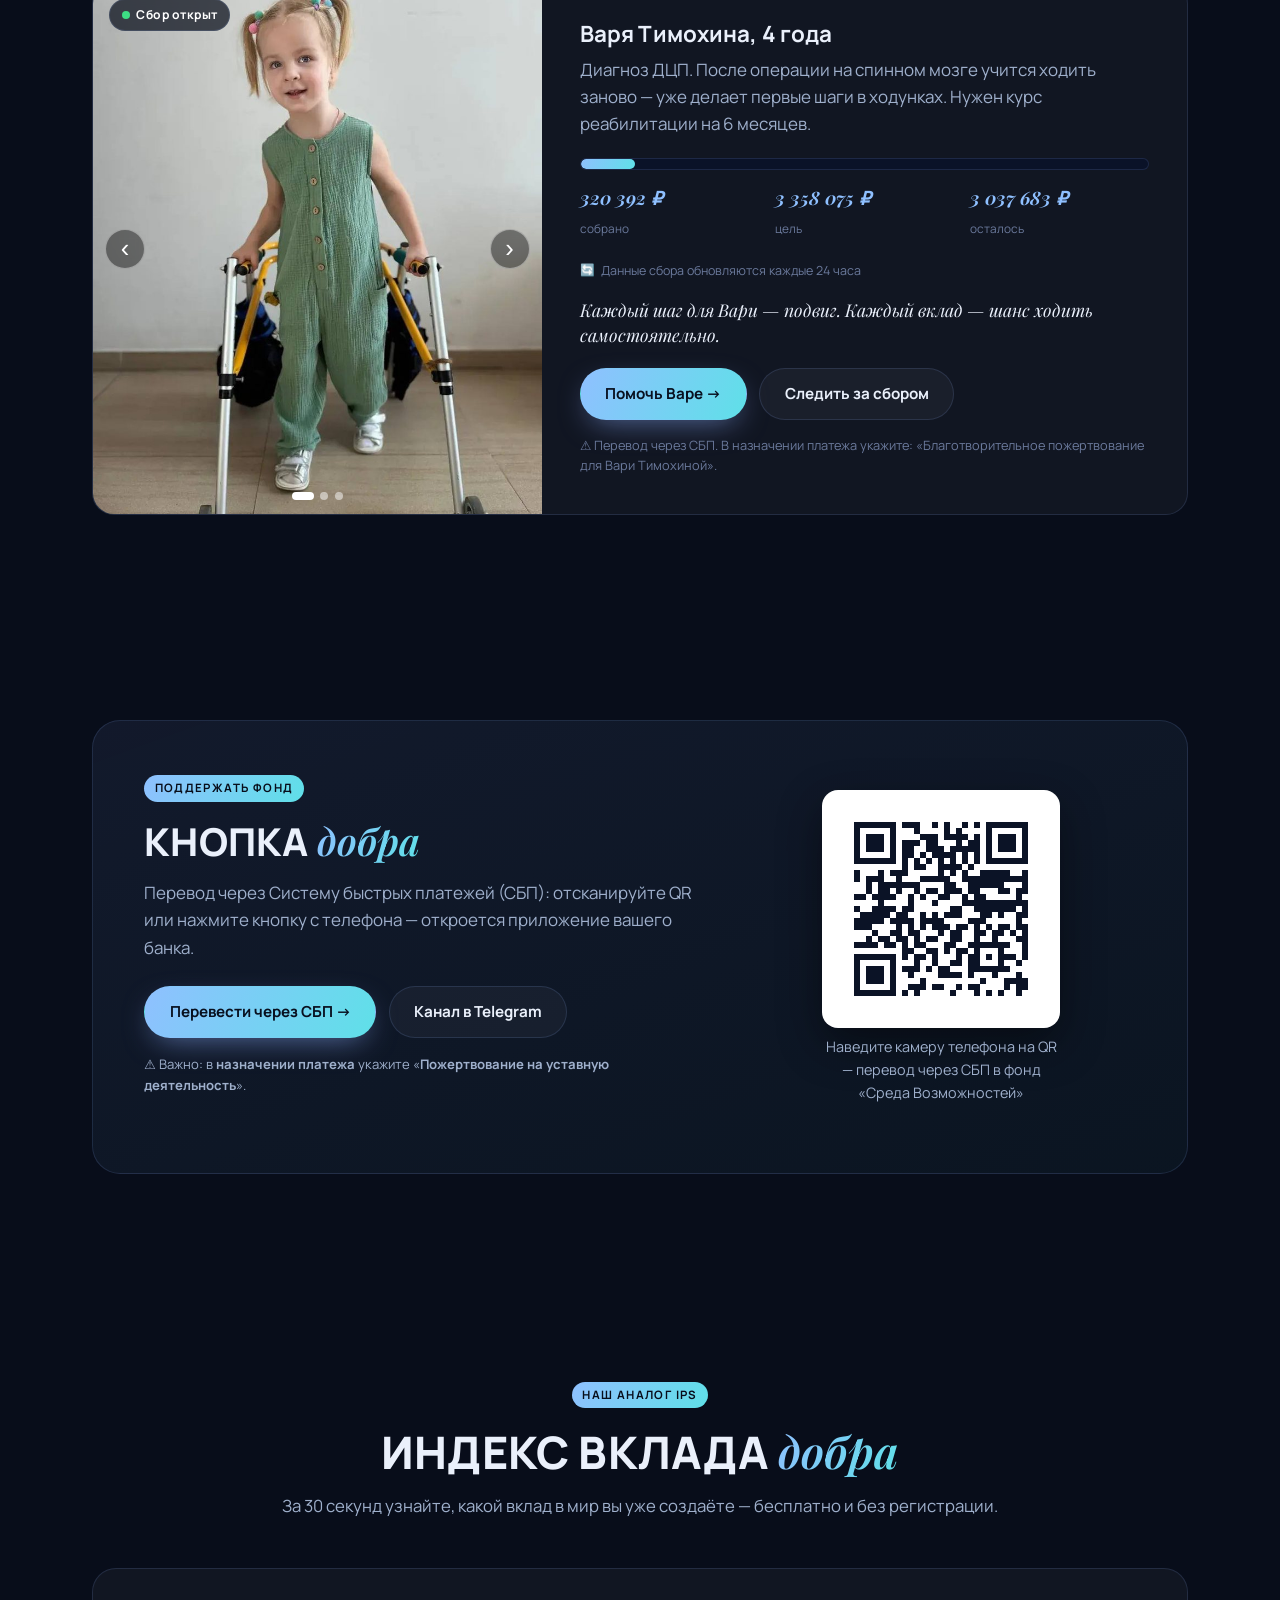
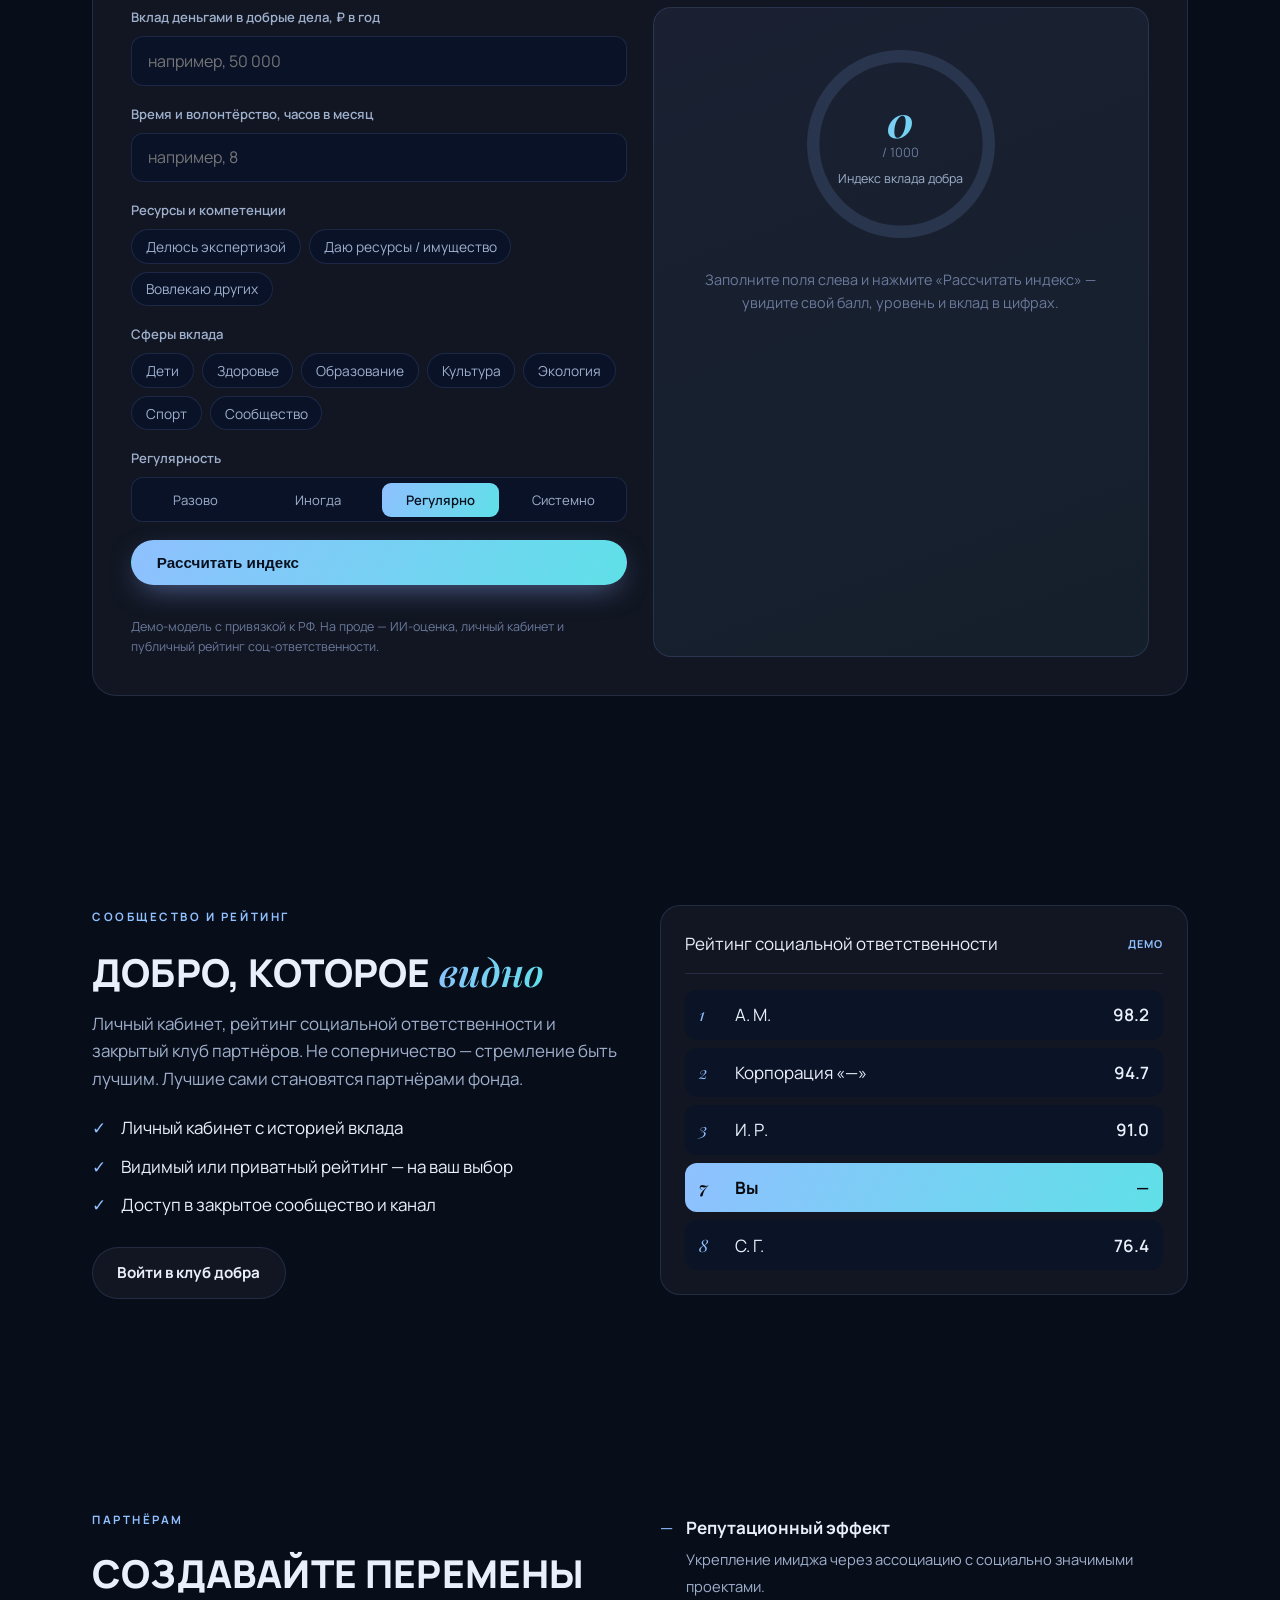
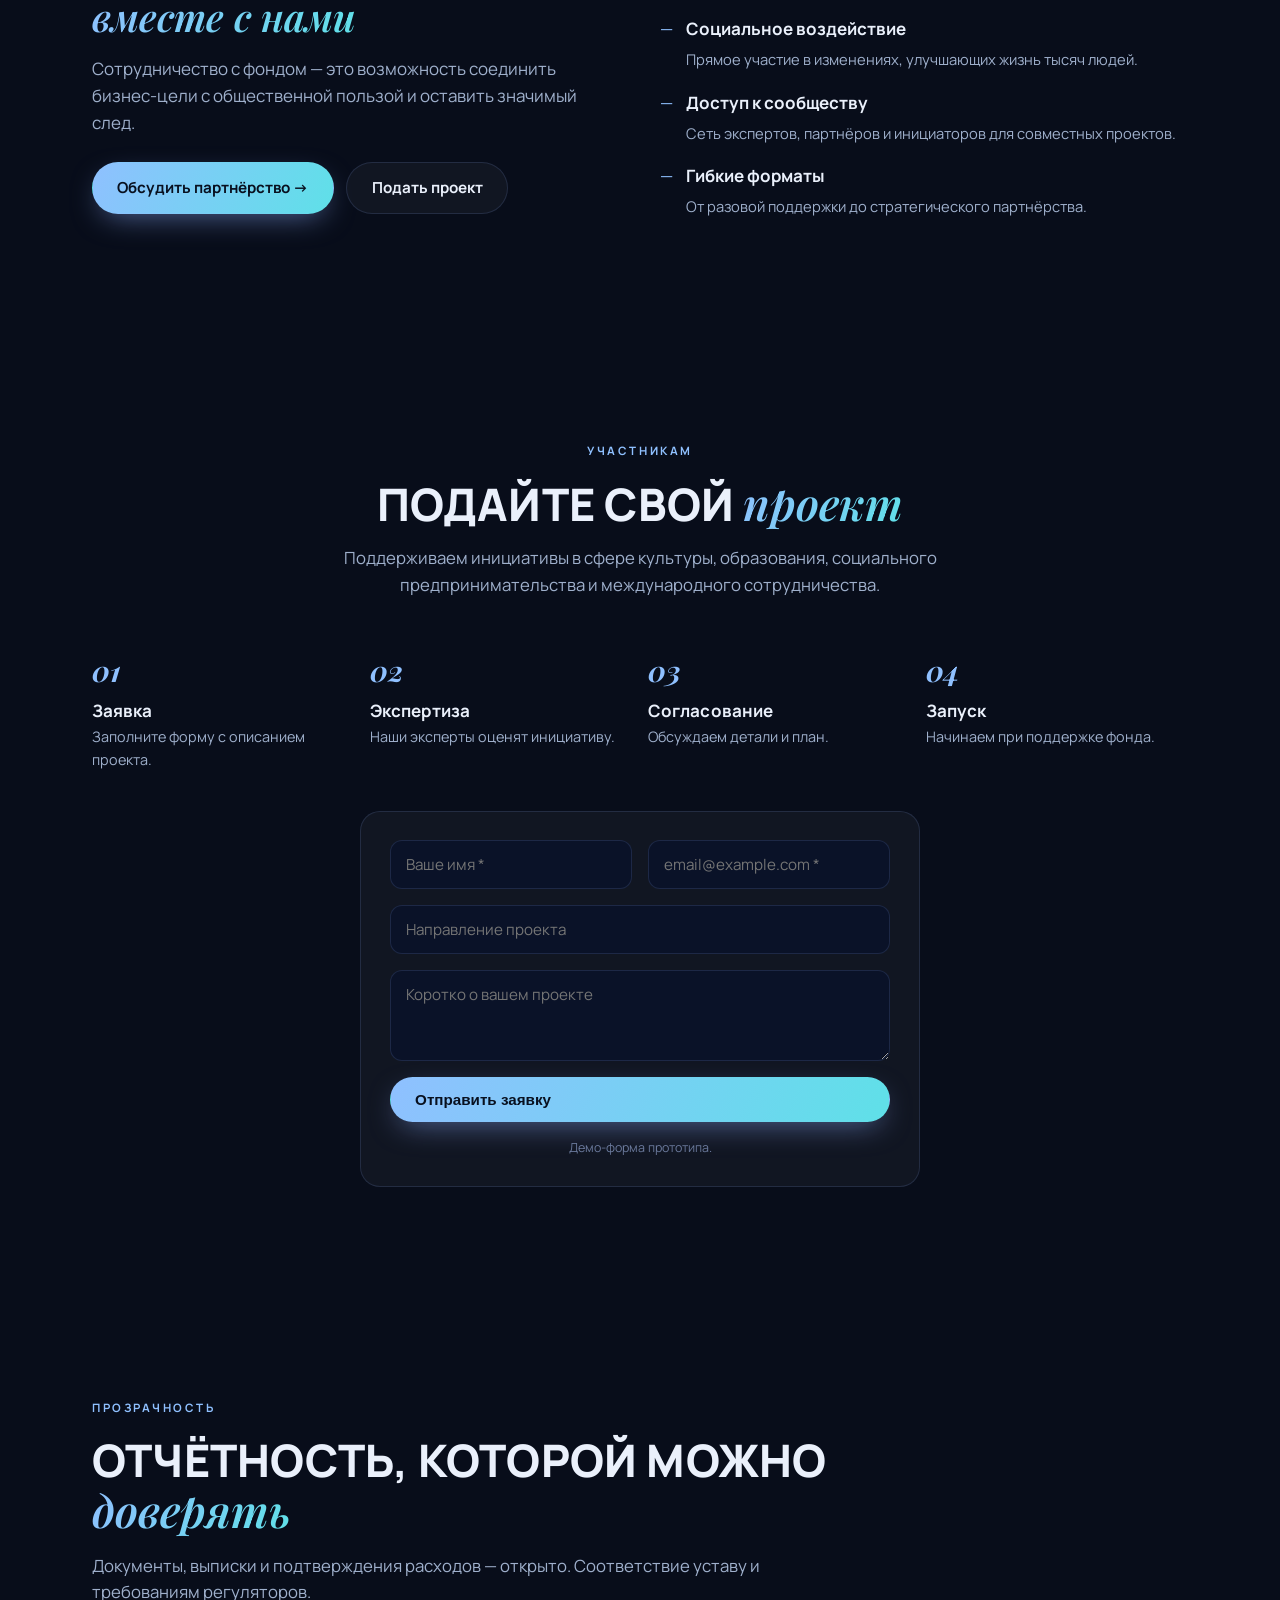
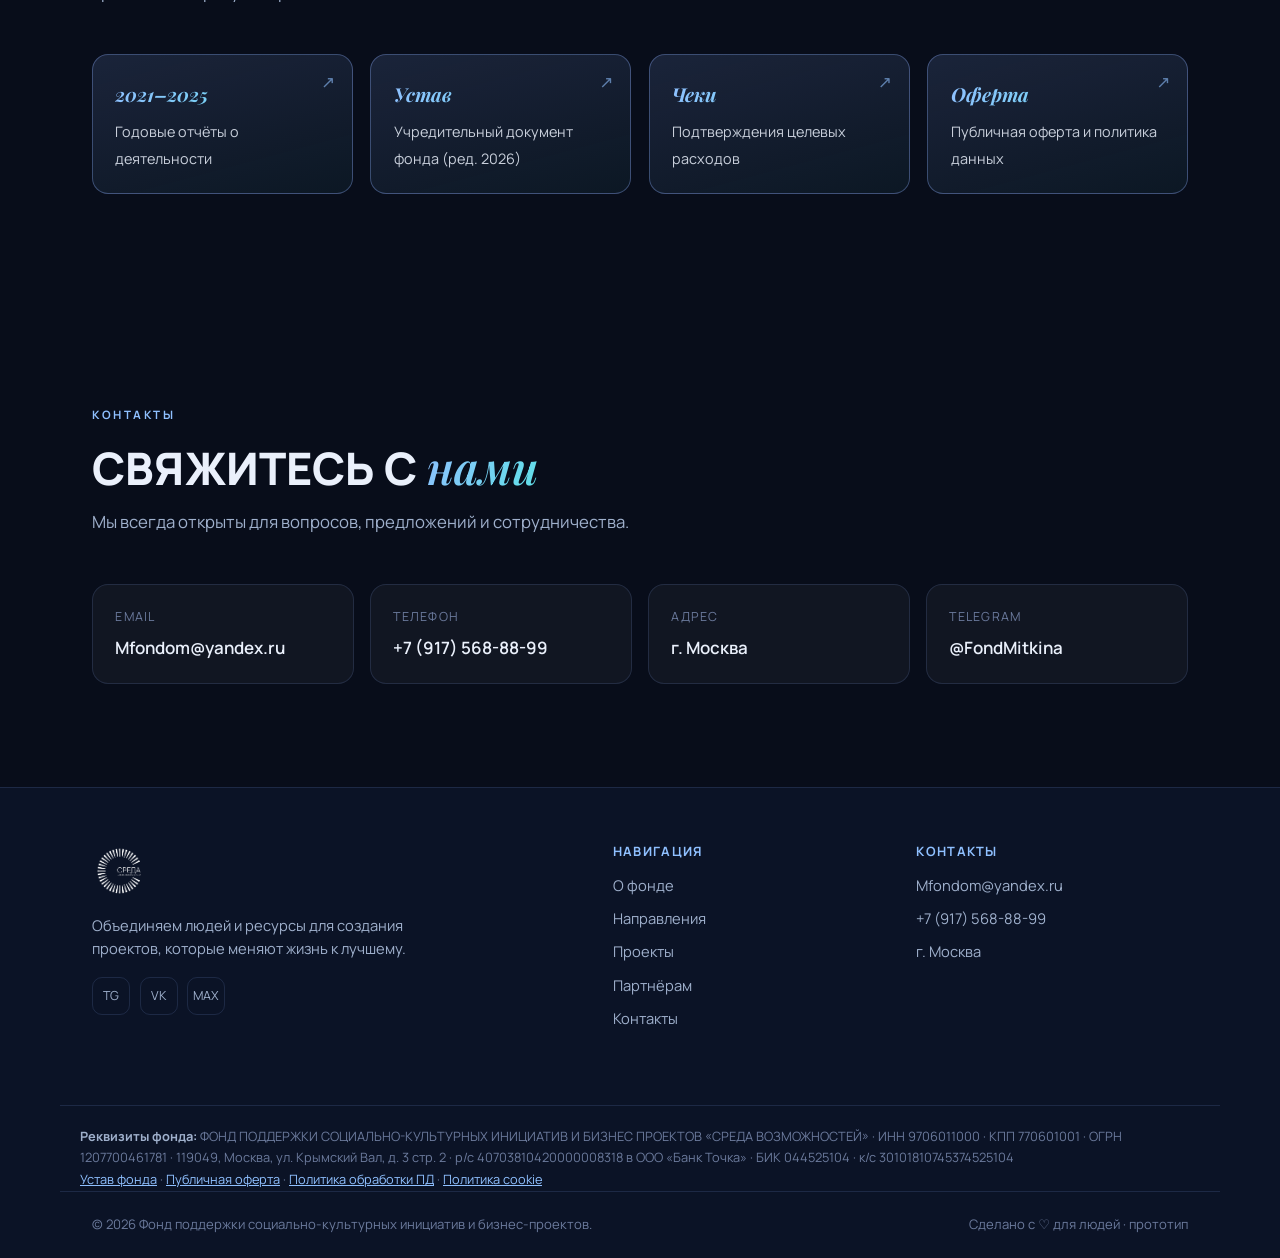
==== commit 65ca5fa4: "content: секция «О президенте» — полное позиционирование Анастасии Митькиной (интегратор/методология" ====
--- a/sreda/index.html
+++ b/sreda/index.html
@@ -154,6 +154,38 @@
   </div>
 </section>
 
+<!-- О ПРЕЗИДЕНТЕ -->
+<section class="section president" id="president">
+  <div class="section__head reveal center">
+    <span class="eyebrow">О президенте</span>
+    <h2>Анастасия <span class="it">Митькина</span></h2>
+    <p class="section__sub">Интегратор. Исследователь. Создатель экосистем.</p>
+  </div>
+  <div class="pres-intro reveal">
+    <p>«Я соединяю людей, идеи, ресурсы и возможности — и создаю системы, в которых каждый участник становится сильнее благодаря взаимодействию с другими.</p>
+    <p>Моя деятельность разворачивается на пересечении общественного развития, бизнеса, культуры, образования и благотворительности. Много лет я объединяю вокруг общих целей лидеров, предпринимателей, экспертов, представителей власти, общественные организации, творческие сообщества и социальные проекты.</p>
+    <p>Для меня интеграция — не про умение знакомить людей. Это технология создания среды, в которой рождаются новые проекты, партнёрства, общественные инициативы и масштабные изменения. Именно из этого подхода вырос благотворительный фонд «Среда возможностей» — пространство, где объединение ресурсов становится инструментом развития общества.</p>
+    <p>Как основатель и президент фонда я объединяю представителей бизнеса, культуры, спорта, науки, образования, благотворительности и общественных организаций для реализации социальных и культурных проектов.»</p>
+  </div>
+  <div class="cards">
+    <article class="card reveal"><div class="card__ic">✦</div><h3>Интегратор проектов и лидеров</h3><p>Выстраиваю устойчивые связи между людьми, организациями и инициативами: нахожу точки соприкосновения, запускаю долгосрочное сотрудничество и совместные проекты там, где раньше стороны просто не пересекались.</p></article>
+    <article class="card reveal"><div class="card__ic">◇</div><h3>Автор методологии интеграции</h3><p>Разрабатываю собственную систему принципов и инструментов для объединения людей, команд, сообществ и организаций. Сегодня она оформляется в самостоятельное научно-практическое направление — на стыке психологии взаимодействия, теории социальных сетей, лидерства и системного мышления.</p></article>
+    <article class="card reveal"><div class="card__ic">⟁</div><h3>Эксперт по объединению ресурсов</h3><p>Работаю с самым ценным ресурсом современности — человеческим капиталом: нахожу скрытые возможности внутри сообществ и соединяю компетенции, знания, финансы, связи и опыт разных участников ради общей цели.</p></article>
+    <article class="card reveal"><div class="card__ic">❖</div><h3>Создатель экосистем</h3><p>Мой принцип — не создавать отдельные проекты, а выстраивать экосистемы, которые развиваются самостоятельно и усиливают каждого, кто в них участвует. Из таких сред рождаются партнёрства, благотворительные инициативы, образовательные программы и культурные события.</p></article>
+  </div>
+  <div class="cards">
+    <article class="card reveal"><div class="card__ic">◎</div><h3>Основательница направления «Интеграция»</h3><p>Интеграция — не искусство нетворкинга, а самостоятельная дисциплина на стыке социологии, психологии, теории социальных сетей, организационного развития, поведенческой экономики и управления сложными системами. Речь не о количестве контактов, а о качестве систем, которые из них рождаются.</p></article>
+    <article class="card reveal"><div class="card__ic">✧</div><h3>Исследователь интеграции</h3><p>В фокусе — теория социальных сетей, социальный капитал, коллективный интеллект, психология доверия, системное мышление, организационное развитие, нейронаука взаимодействия, механизмы формирования сильных сообществ и управление сложными системами.</p></article>
+    <article class="card reveal"><div class="card__ic">✎</div><h3>Автор книги</h3><p>Работаю над книгой об интеграции как новой профессии и новой управленческой компетенции: практический опыт, исследования, реальные кейсы и собственная методология. Это не книга о нетворкинге — это книга о том, как создавать системы, которые делают сильнее каждого участника.</p></article>
+    <article class="card reveal"><div class="card__ic">❝</div><h3>Спикер</h3><p>Выступаю на деловых форумах, конференциях и в экспертных дискуссиях. Темы: интеграция как новая управленческая компетенция · сила социальных связей и человеческий капитал · лидерство нового поколения · благотворительность как инструмент развития общества · экосистемное мышление · нетворкинг нового уровня · доверие как экономическая категория · объединение бизнеса, государства и общества.</p></article>
+  </div>
+  <p class="pres-mission reveal"><b>Миссия</b> — через энергию, осознанность, технологии и объединение людей создавать условия, в которых рождаются доверие, развитие, любовь, счастье и устойчивый общественный прогресс.</p>
+  <blockquote class="quote reveal">
+    Самая большая ценность XXI века — не информация, не деньги и не технологии, а способность объединять людей вокруг общего смысла. Когда появляется доверие — появляются идеи. Когда появляются идеи — появляются проекты. Когда объединяются проекты — меняется общество.
+    <cite>Анастасия Митькина — философия интеграции</cite>
+  </blockquote>
+</section>
+
 <!-- ОТКРЫТЫЙ СБОР -->
 <section class="section fund" id="sbor">
   <div class="section__head reveal center">
--- a/sreda/assets/css/style.css
+++ b/sreda/assets/css/style.css
@@ -139,6 +139,12 @@
 .member span{color:var(--muted);font-size:.85rem}
 .member__ph{overflow:hidden}
 .member__ph img{width:100%;height:100%;object-fit:cover}
+/* о президенте */
+.pres-intro{max-width:840px;margin:0 auto 2.2rem;display:grid;gap:1.05rem}
+.pres-intro p{color:var(--muted);line-height:1.68;font-size:1.02rem}
+.president .cards+.cards{margin-top:1rem}
+.pres-mission{max-width:780px;margin:2.4rem auto 0;text-align:center;color:var(--text);font-size:1.06rem;line-height:1.6}
+.pres-mission b{color:var(--accent)}
 
 /* dobro */
 .dobro__wrap{display:grid;grid-template-columns:1.3fr .9fr;gap:2.5rem;align-items:center;
